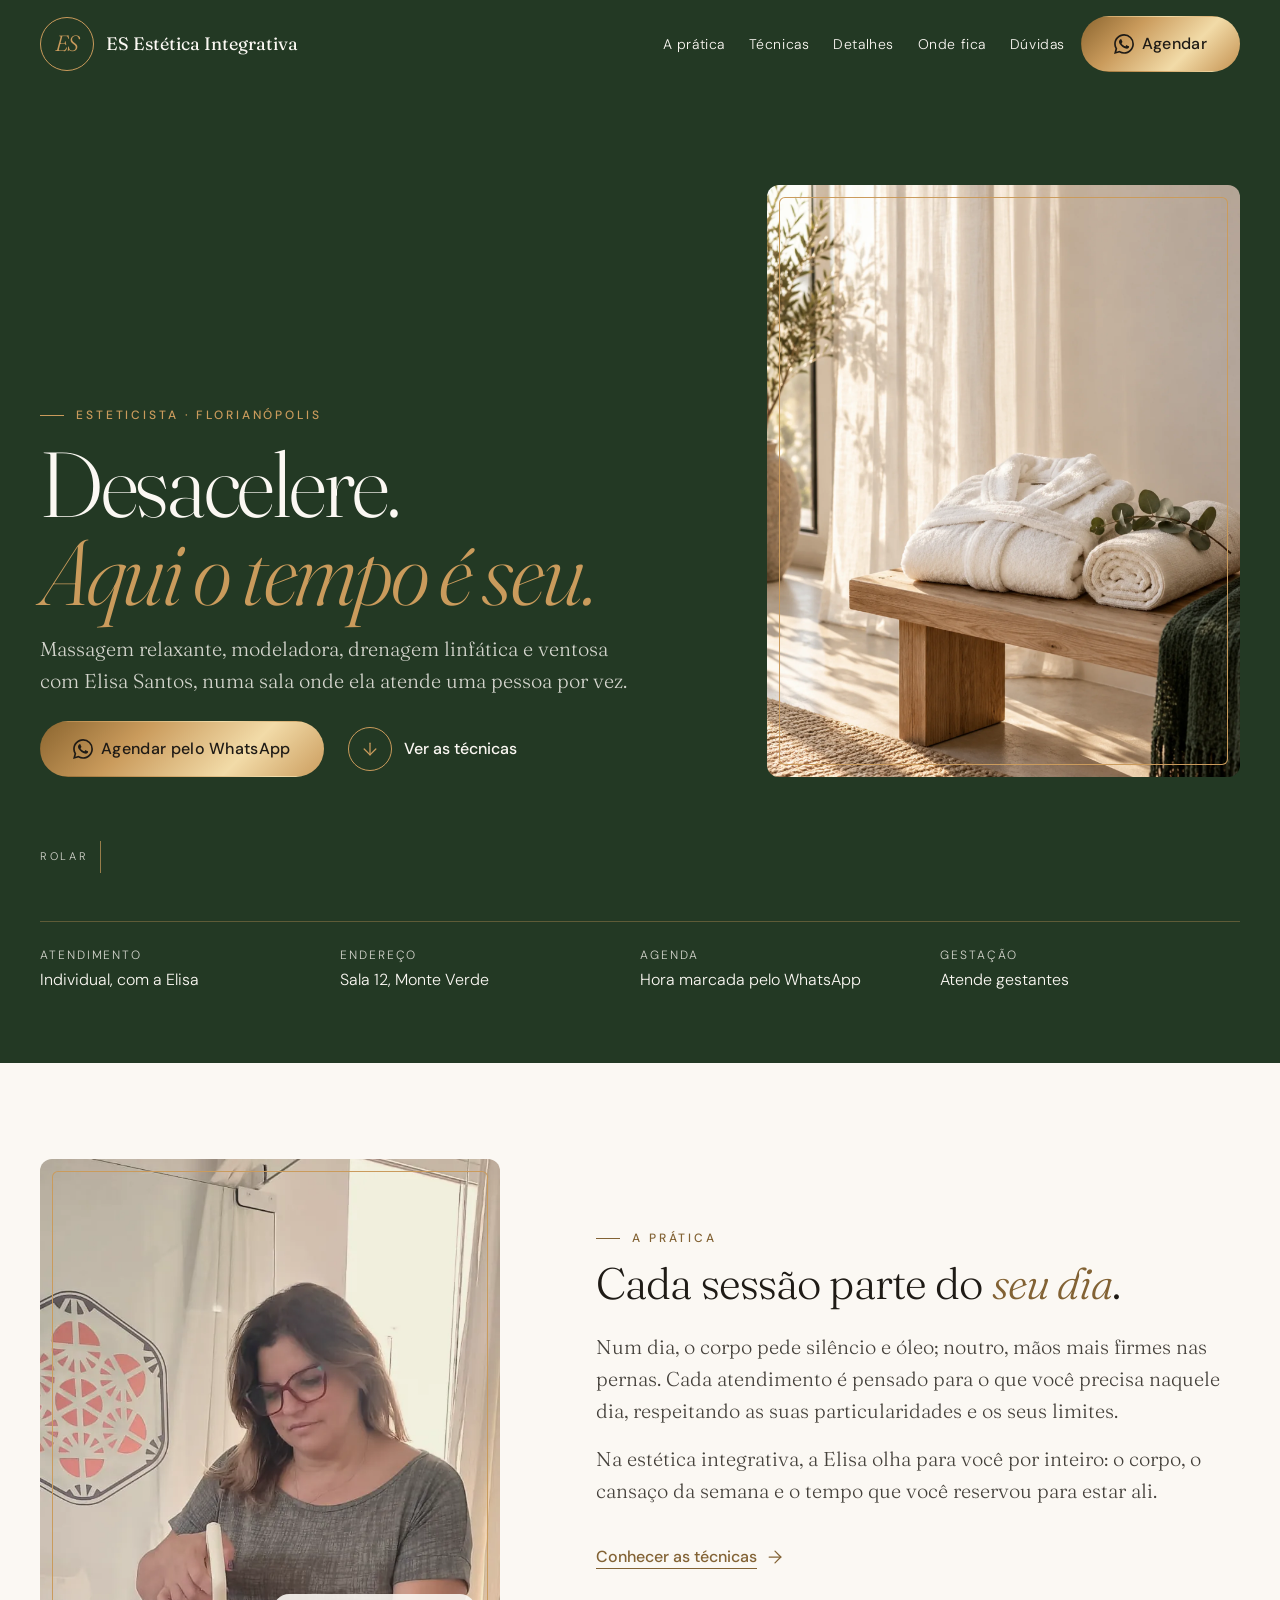
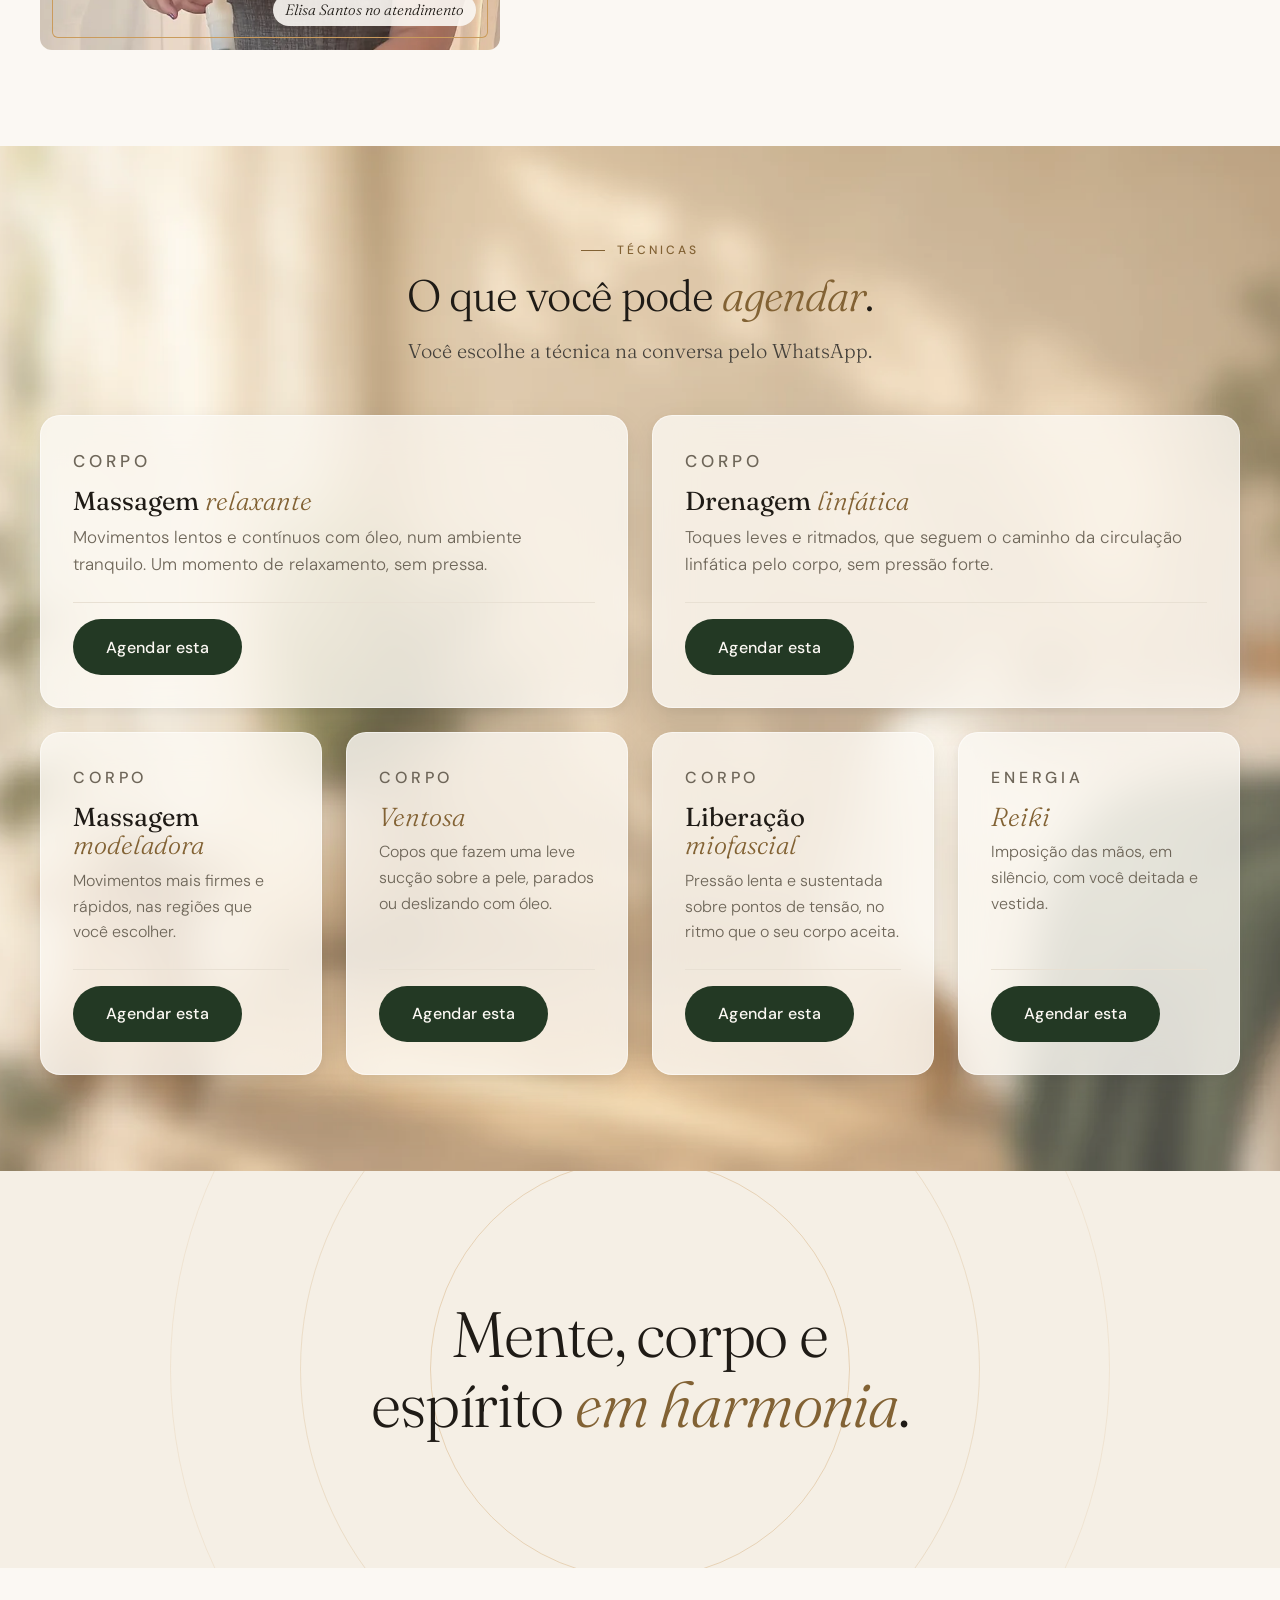
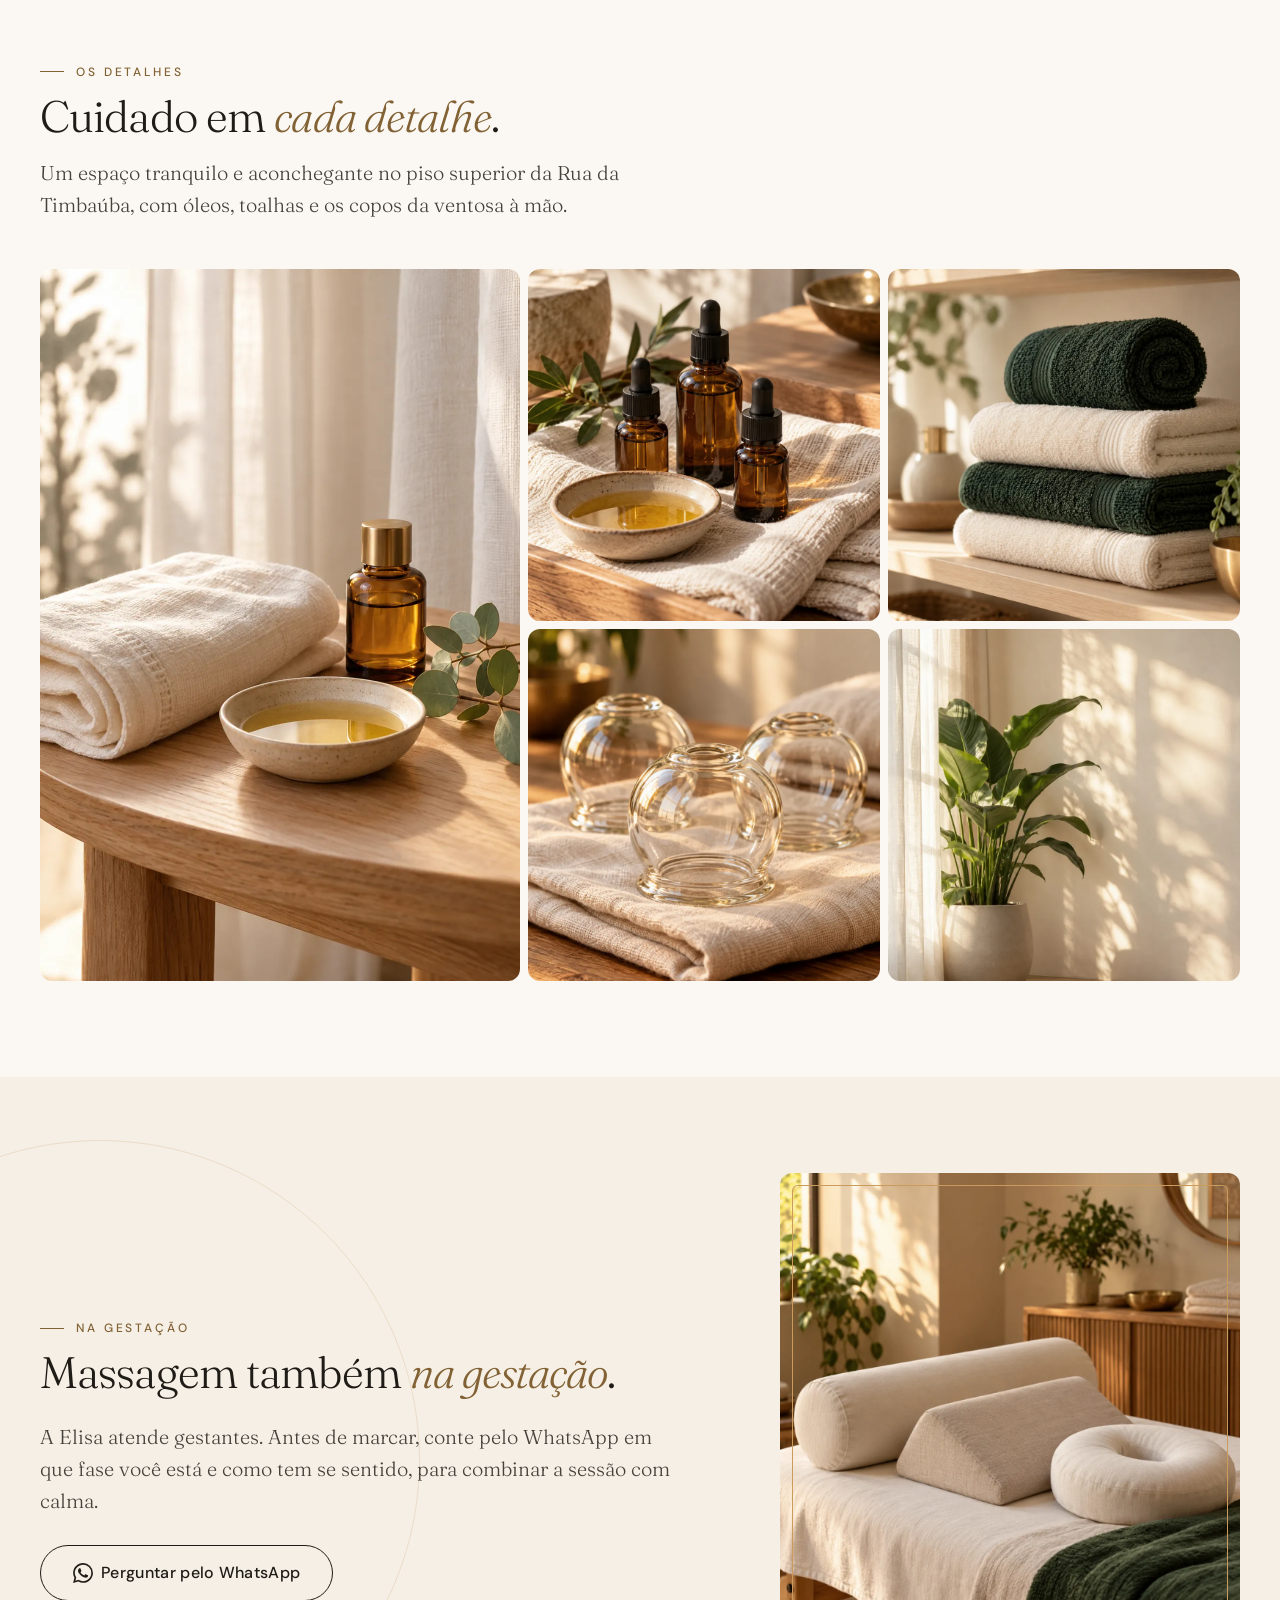
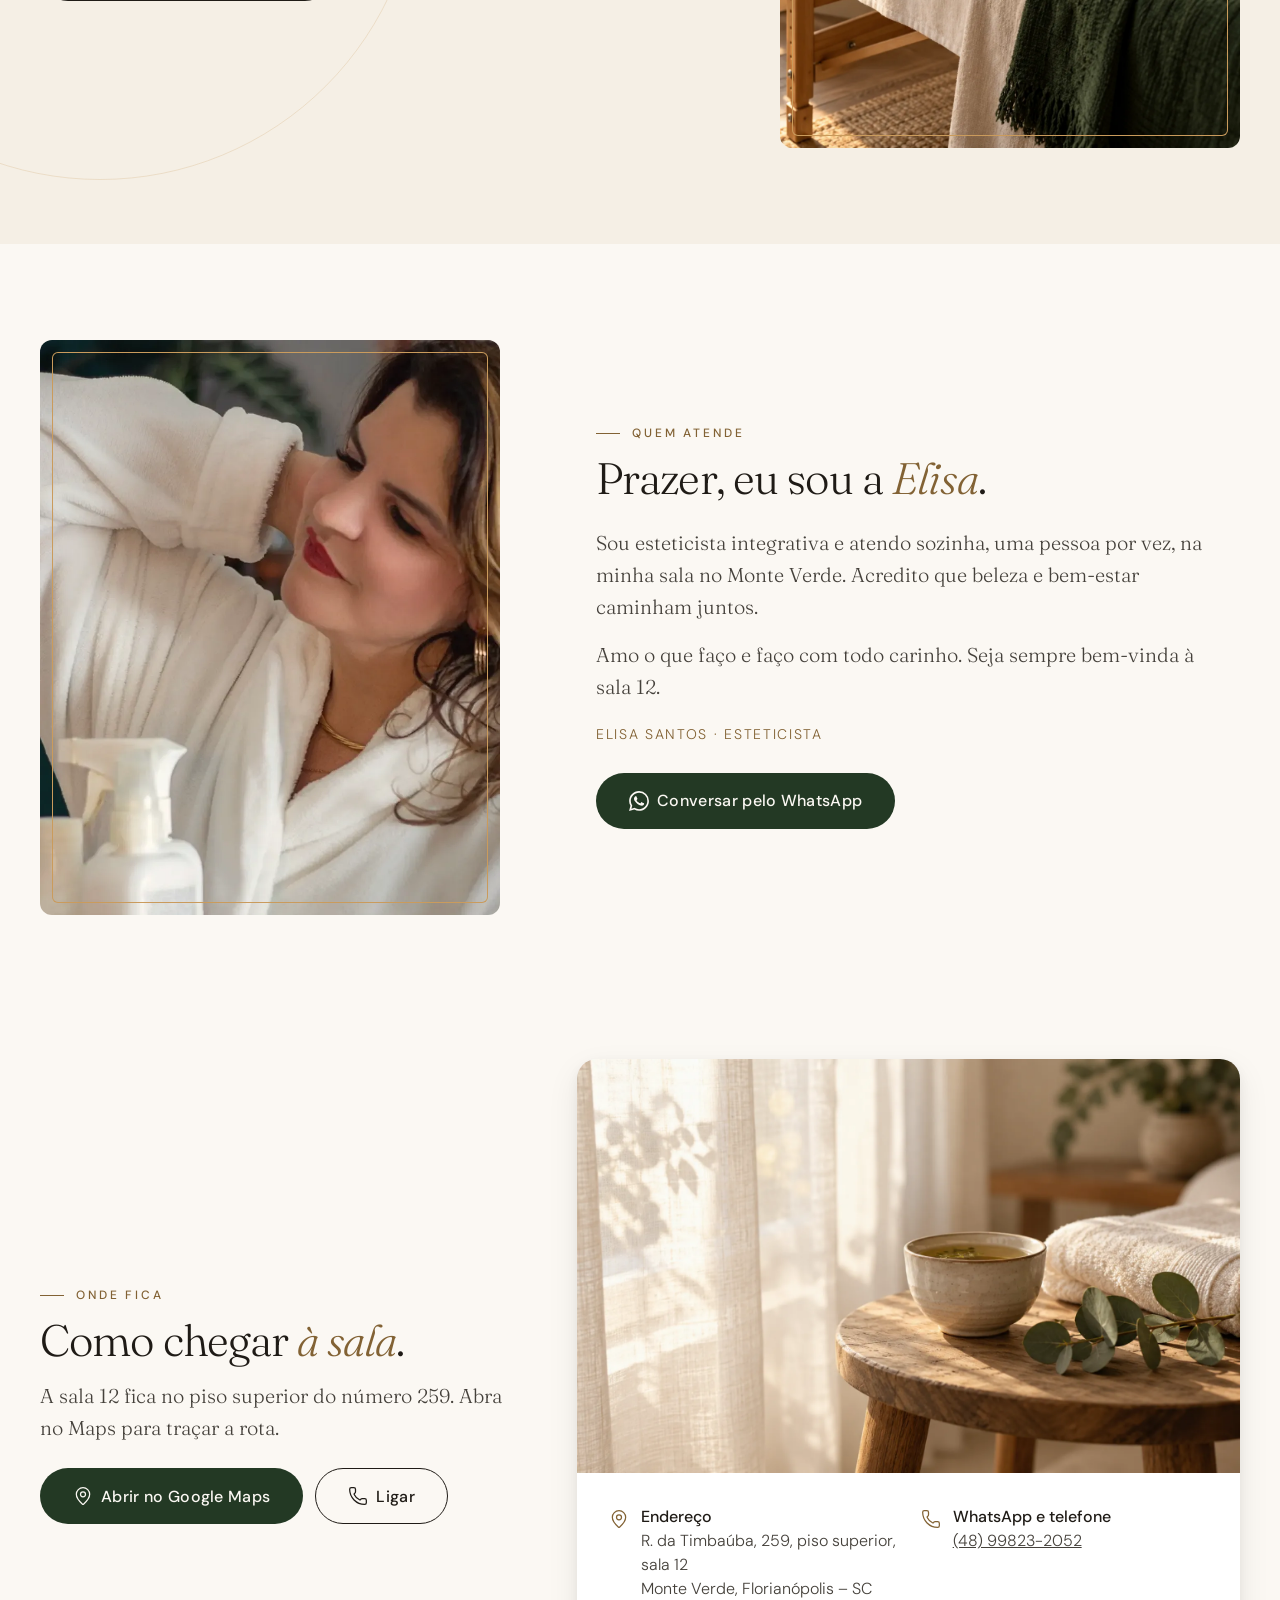
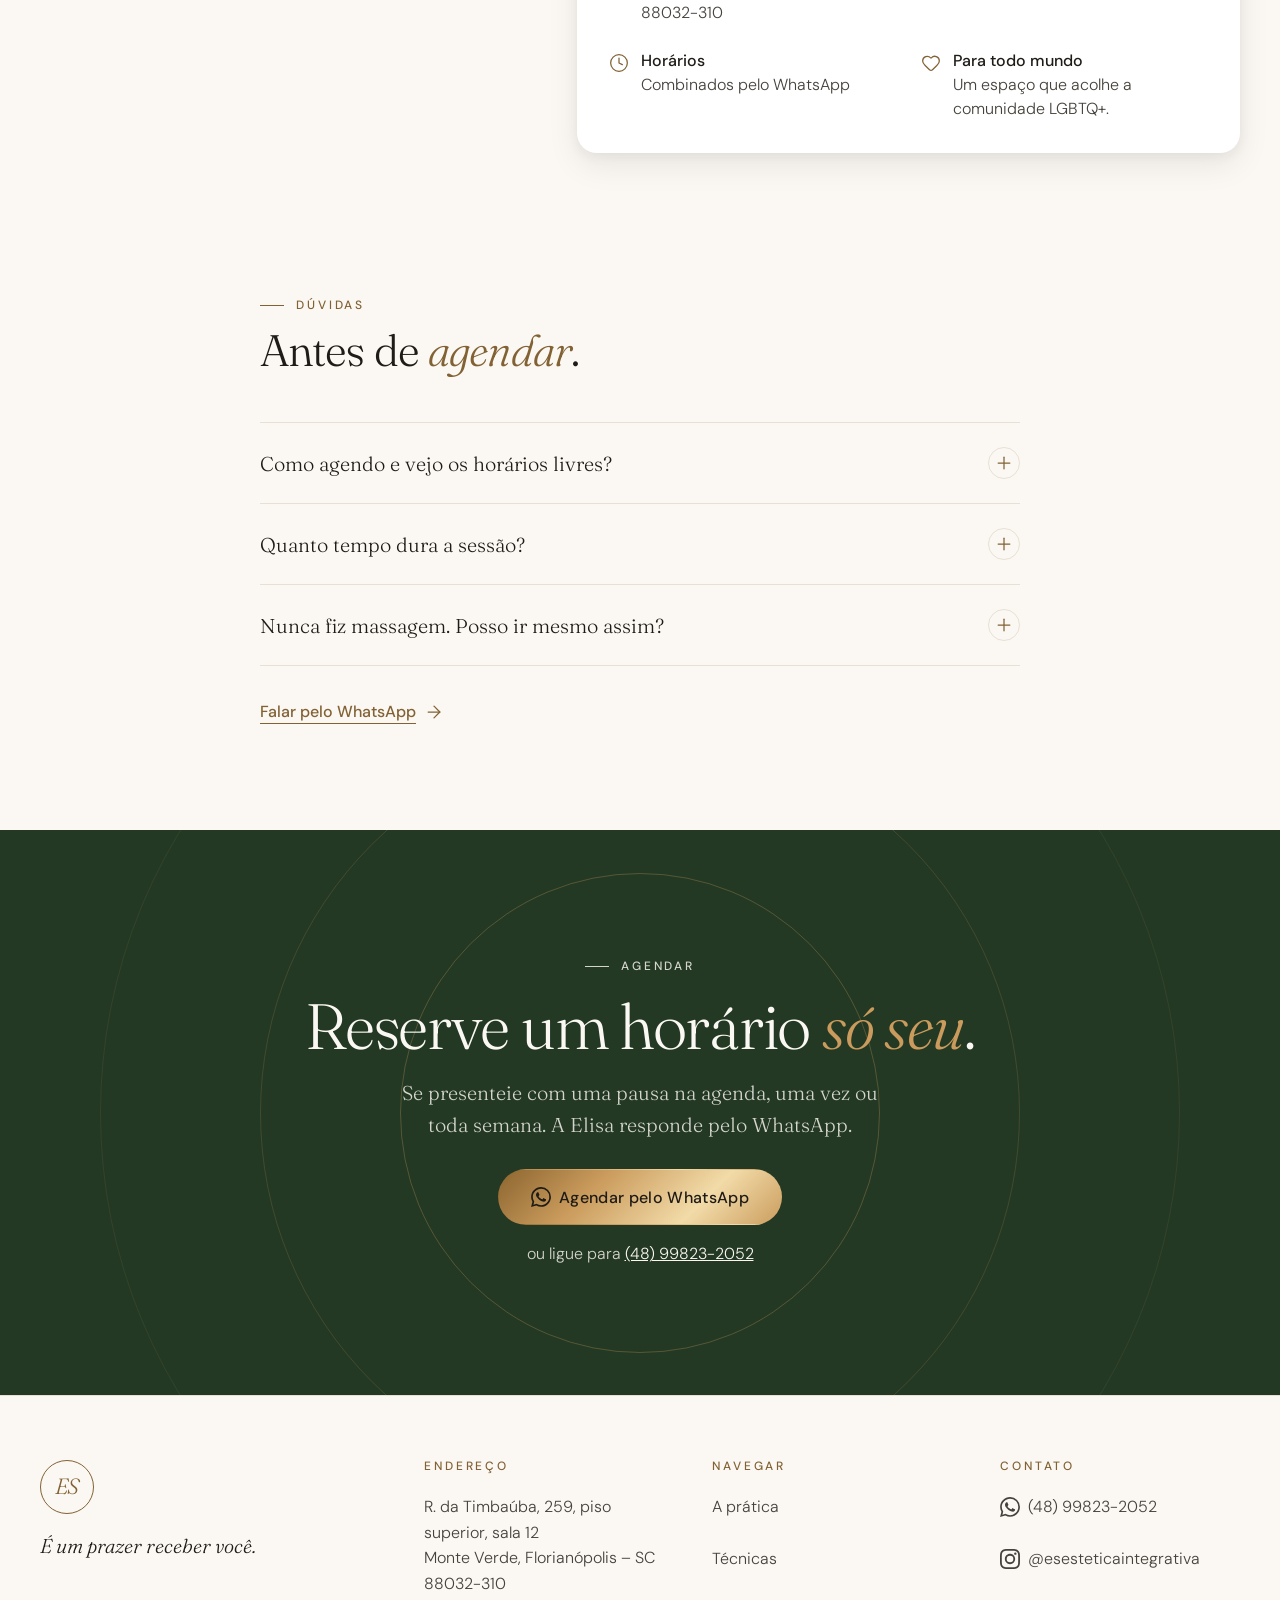
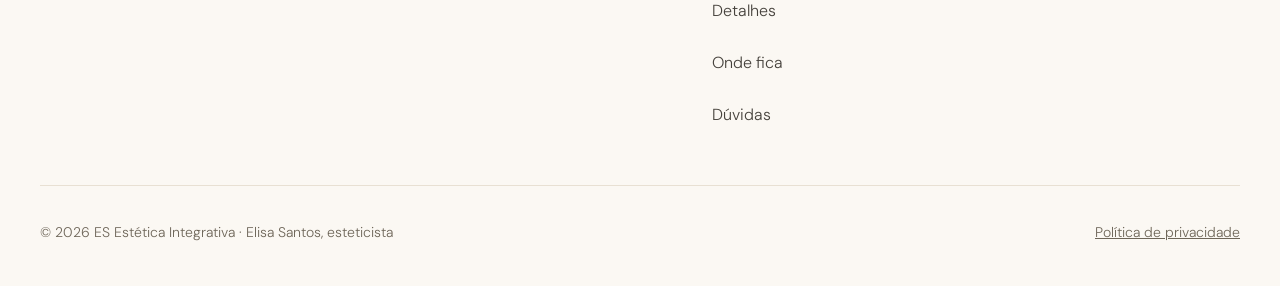
==== index.html @ f5aeb02a "Revisão via Claude Desktop 2026-10-13 21:59" ====
<!DOCTYPE html>
<html lang="pt-BR">
<head>
<meta charset="UTF-8">
<meta name="viewport" content="width=device-width, initial-scale=1">
<!-- PRÉ-VENDA: não remover até o Armin fechar a venda -->
<meta name="robots" content="noindex, nofollow">
<title>Esteticista no Monte Verde, Florianópolis | Elisa Santos</title>
<meta name="description" content="Massagem relaxante, modeladora, drenagem linfática, ventosa e Reiki com Elisa Santos, no Monte Verde, Florianópolis. Agende pelo WhatsApp.">
<meta property="og:title" content="Esteticista no Monte Verde, Florianópolis | Elisa Santos">
<meta property="og:description" content="Massagem relaxante, modeladora, drenagem linfática, ventosa e Reiki com Elisa Santos, no Monte Verde, Florianópolis. Agende pelo WhatsApp.">
<meta property="og:type" content="website">
<meta property="og:locale" content="pt_BR">
<meta property="og:url" content="https://infomediamethods-sys.github.io/elisa-santos-esteticista/">
<meta property="og:image" content="https://infomediamethods-sys.github.io/elisa-santos-esteticista/assets/img/og-elisa.jpg">
<meta name="theme-color" content="#233924">
<link rel="icon" href="data:image/svg+xml,%3Csvg xmlns='http://www.w3.org/2000/svg' viewBox='0 0 64 64'%3E%3Ccircle cx='32' cy='32' r='31' fill='%23233924'/%3E%3Ccircle cx='32' cy='32' r='27' fill='none' stroke='%23CA9B5C' stroke-width='1.5'/%3E%3Ctext x='32' y='41' text-anchor='middle' font-family='Georgia,serif' font-style='italic' font-size='26' fill='%23CA9B5C'%3EES%3C/text%3E%3C/svg%3E">
<link rel="preconnect" href="https://fonts.googleapis.com">
<link rel="preconnect" href="https://fonts.gstatic.com" crossorigin>
<link href="https://fonts.googleapis.com/css2?family=DM+Sans:opsz,wght@9..40,400;9..40,500&family=Fraunces:ital,opsz,wght@0,9..144,300;0,9..144,400;1,9..144,300&display=swap" rel="stylesheet">
<link rel="stylesheet" href="assets/css/base.css">
<link rel="stylesheet" href="assets/css/style.css">
<link rel="preload" as="image" href="assets/img/heroi-roupao-celular.webp" media="(max-width: 899px)">
<link rel="preload" as="image" href="assets/img/heroi-roupao.webp" media="(min-width: 900px)">
<script type="application/ld+json">
{
  "@context": "https://schema.org",
  "@graph": [
    {
      "@type": "HealthAndBeautyBusiness",
      "@id": "https://infomediamethods-sys.github.io/elisa-santos-esteticista/#negocio",
      "name": "ES Estética Integrativa",
      "url": "https://infomediamethods-sys.github.io/elisa-santos-esteticista/",
      "image": "https://infomediamethods-sys.github.io/elisa-santos-esteticista/assets/img/og-elisa.jpg",
      "telephone": "+55 48 99823-2052",
      "address": {
        "@type": "PostalAddress",
        "streetAddress": "R. da Timbaúba, 259, piso superior, sala 12",
        "addressLocality": "Florianópolis",
        "addressRegion": "SC",
        "postalCode": "88032-310",
        "addressCountry": "BR"
      },
      "geo": { "@type": "GeoCoordinates", "latitude": -27.5567726, "longitude": -48.4960085 },
      "sameAs": ["https://www.instagram.com/esesteticaintegrativa/"],
      "founder": { "@id": "https://infomediamethods-sys.github.io/elisa-santos-esteticista/#elisa" }
    },
    {
      "@type": "Person",
      "@id": "https://infomediamethods-sys.github.io/elisa-santos-esteticista/#elisa",
      "name": "Elisa Santos",
      "jobTitle": "Esteticista",
      "worksFor": { "@id": "https://infomediamethods-sys.github.io/elisa-santos-esteticista/#negocio" }
    }
  ]
}
</script>
</head>
<body>
<a class="pular-conteudo" href="#conteudo">Pular para o conteúdo</a>

<header class="cabecalho" data-header>
  <div class="container cabecalho__linha">
    <a class="marca" href="#inicio" aria-label="ES Estética Integrativa, início">
      <span class="mono" aria-hidden="true">ES</span>
      <span class="marca__nome">ES Estética Integrativa</span>
    </a>
    <nav class="cabecalho__nav" aria-label="Principal">
      <ul role="list">
        <li><a href="#pratica">A prática</a></li>
        <li><a href="#tecnicas">Técnicas</a></li>
        <li><a href="#detalhes">Detalhes</a></li>
        <li><a href="#onde-fica">Onde fica</a></li>
        <li><a href="#duvidas">Dúvidas</a></li>
      </ul>
    </nav>
    <a class="botao botao--ouro cabecalho__cta" href="https://wa.me/5548998232052?text=Ol%C3%A1%2C%20Elisa%21%20Vim%20pelo%20site%20e%20gostaria%20de%20agendar%20um%20hor%C3%A1rio."><svg class="icone icone--marca" width="24" height="24" fill="currentColor" aria-hidden="true" focusable="false" role="img" viewBox="0 0 24 24" xmlns="http://www.w3.org/2000/svg"><path d="M17.472 14.382c-.297-.149-1.758-.867-2.03-.967-.273-.099-.471-.148-.67.15-.197.297-.767.966-.94 1.164-.173.199-.347.223-.644.075-.297-.15-1.255-.463-2.39-1.475-.883-.788-1.48-1.761-1.653-2.059-.173-.297-.018-.458.13-.606.134-.133.298-.347.446-.52.149-.174.198-.298.298-.497.099-.198.05-.371-.025-.52-.075-.149-.669-1.612-.916-2.207-.242-.579-.487-.5-.669-.51-.173-.008-.371-.01-.57-.01-.198 0-.52.074-.792.372-.272.297-1.04 1.016-1.04 2.479 0 1.462 1.065 2.875 1.213 3.074.149.198 2.096 3.2 5.077 4.487.709.306 1.262.489 1.694.625.712.227 1.36.195 1.871.118.571-.085 1.758-.719 2.006-1.413.248-.694.248-1.289.173-1.413-.074-.124-.272-.198-.57-.347m-5.421 7.403h-.004a9.87 9.87 0 01-5.031-1.378l-.361-.214-3.741.982.998-3.648-.235-.374a9.86 9.86 0 01-1.51-5.26c.001-5.45 4.436-9.884 9.888-9.884 2.64 0 5.122 1.03 6.988 2.898a9.825 9.825 0 012.893 6.994c-.003 5.45-4.437 9.884-9.885 9.884m8.413-18.297A11.815 11.815 0 0012.05 0C5.495 0 .16 5.335.157 11.892c0 2.096.547 4.142 1.588 5.945L.057 24l6.305-1.654a11.882 11.882 0 005.683 1.448h.005c6.554 0 11.89-5.335 11.893-11.893a11.821 11.821 0 00-3.48-8.413Z"/></svg><span>Agendar</span></a>
    <button class="cabecalho__menu" type="button" data-abrir-menu aria-expanded="false" aria-controls="menu-celular" aria-label="Abrir menu"><svg aria-hidden="true" focusable="false" class="icone icone--menu" xmlns="http://www.w3.org/2000/svg" width="24" height="24" viewBox="0 0 24 24" fill="none" stroke="currentColor" stroke-width="1.5" stroke-linecap="round" stroke-linejoin="round" ><path d="M4 5h16" /><path d="M4 12h16" /><path d="M4 19h16" /></svg></button>
  </div>
</header>

<nav class="menu-celular" id="menu-celular" aria-hidden="true" aria-label="Menu">
  <div class="menu-celular__painel">
    <button class="menu-celular__fechar" type="button" data-fechar-menu aria-label="Fechar menu"><svg aria-hidden="true" focusable="false" class="icone icone--x" xmlns="http://www.w3.org/2000/svg" width="24" height="24" viewBox="0 0 24 24" fill="none" stroke="currentColor" stroke-width="1.5" stroke-linecap="round" stroke-linejoin="round" ><path d="M18 6 6 18" /><path d="m6 6 12 12" /></svg></button>
    <ul class="menu-celular__lista" role="list">
      <li><a href="#pratica"><span>01.</span>A prática</a></li>
      <li><a href="#tecnicas"><span>02.</span>Técnicas</a></li>
      <li><a href="#detalhes"><span>03.</span>Detalhes</a></li>
      <li><a href="#onde-fica"><span>04.</span>Onde fica</a></li>
      <li><a href="#duvidas"><span>05.</span>Dúvidas</a></li>
    </ul>
    <div class="menu-celular__pe">
      <p class="menu-celular__frase">É um prazer ter você por aqui.</p>
      <a class="menu-celular__insta" href="https://www.instagram.com/esesteticaintegrativa/" target="_blank" rel="noopener"><svg class="icone icone--marca" width="24" height="24" fill="currentColor" aria-hidden="true" focusable="false" role="img" viewBox="0 0 24 24" xmlns="http://www.w3.org/2000/svg"><path d="M7.0301.084c-1.2768.0602-2.1487.264-2.911.5634-.7888.3075-1.4575.72-2.1228 1.3877-.6652.6677-1.075 1.3368-1.3802 2.127-.2954.7638-.4956 1.6365-.552 2.914-.0564 1.2775-.0689 1.6882-.0626 4.947.0062 3.2586.0206 3.6671.0825 4.9473.061 1.2765.264 2.1482.5635 2.9107.308.7889.72 1.4573 1.388 2.1228.6679.6655 1.3365 1.0743 2.1285 1.38.7632.295 1.6361.4961 2.9134.552 1.2773.056 1.6884.069 4.9462.0627 3.2578-.0062 3.668-.0207 4.9478-.0814 1.28-.0607 2.147-.2652 2.9098-.5633.7889-.3086 1.4578-.72 2.1228-1.3881.665-.6682 1.0745-1.3378 1.3795-2.1284.2957-.7632.4966-1.636.552-2.9124.056-1.2809.0692-1.6898.063-4.948-.0063-3.2583-.021-3.6668-.0817-4.9465-.0607-1.2797-.264-2.1487-.5633-2.9117-.3084-.7889-.72-1.4568-1.3876-2.1228C21.2982 1.33 20.628.9208 19.8378.6165 19.074.321 18.2017.1197 16.9244.0645 15.6471.0093 15.236-.005 11.977.0014 8.718.0076 8.31.0215 7.0301.0839m.1402 21.6932c-1.17-.0509-1.8053-.2453-2.2287-.408-.5606-.216-.96-.4771-1.3819-.895-.422-.4178-.6811-.8186-.9-1.378-.1644-.4234-.3624-1.058-.4171-2.228-.0595-1.2645-.072-1.6442-.079-4.848-.007-3.2037.0053-3.583.0607-4.848.05-1.169.2456-1.805.408-2.2282.216-.5613.4762-.96.895-1.3816.4188-.4217.8184-.6814 1.3783-.9003.423-.1651 1.0575-.3614 2.227-.4171 1.2655-.06 1.6447-.072 4.848-.079 3.2033-.007 3.5835.005 4.8495.0608 1.169.0508 1.8053.2445 2.228.408.5608.216.96.4754 1.3816.895.4217.4194.6816.8176.9005 1.3787.1653.4217.3617 1.056.4169 2.2263.0602 1.2655.0739 1.645.0796 4.848.0058 3.203-.0055 3.5834-.061 4.848-.051 1.17-.245 1.8055-.408 2.2294-.216.5604-.4763.96-.8954 1.3814-.419.4215-.8181.6811-1.3783.9-.4224.1649-1.0577.3617-2.2262.4174-1.2656.0595-1.6448.072-4.8493.079-3.2045.007-3.5825-.006-4.848-.0608M16.953 5.5864A1.44 1.44 0 1 0 18.39 4.144a1.44 1.44 0 0 0-1.437 1.4424M5.8385 12.012c.0067 3.4032 2.7706 6.1557 6.173 6.1493 3.4026-.0065 6.157-2.7701 6.1506-6.1733-.0065-3.4032-2.771-6.1565-6.174-6.1498-3.403.0067-6.156 2.771-6.1496 6.1738M8 12.0077a4 4 0 1 1 4.008 3.9921A3.9996 3.9996 0 0 1 8 12.0077"/></svg><span>@esesteticaintegrativa</span></a>
      <a class="botao botao--ouro" href="https://wa.me/5548998232052?text=Ol%C3%A1%2C%20Elisa%21%20Vim%20pelo%20site%20e%20gostaria%20de%20agendar%20um%20hor%C3%A1rio."><svg class="icone icone--marca" width="24" height="24" fill="currentColor" aria-hidden="true" focusable="false" role="img" viewBox="0 0 24 24" xmlns="http://www.w3.org/2000/svg"><path d="M17.472 14.382c-.297-.149-1.758-.867-2.03-.967-.273-.099-.471-.148-.67.15-.197.297-.767.966-.94 1.164-.173.199-.347.223-.644.075-.297-.15-1.255-.463-2.39-1.475-.883-.788-1.48-1.761-1.653-2.059-.173-.297-.018-.458.13-.606.134-.133.298-.347.446-.52.149-.174.198-.298.298-.497.099-.198.05-.371-.025-.52-.075-.149-.669-1.612-.916-2.207-.242-.579-.487-.5-.669-.51-.173-.008-.371-.01-.57-.01-.198 0-.52.074-.792.372-.272.297-1.04 1.016-1.04 2.479 0 1.462 1.065 2.875 1.213 3.074.149.198 2.096 3.2 5.077 4.487.709.306 1.262.489 1.694.625.712.227 1.36.195 1.871.118.571-.085 1.758-.719 2.006-1.413.248-.694.248-1.289.173-1.413-.074-.124-.272-.198-.57-.347m-5.421 7.403h-.004a9.87 9.87 0 01-5.031-1.378l-.361-.214-3.741.982.998-3.648-.235-.374a9.86 9.86 0 01-1.51-5.26c.001-5.45 4.436-9.884 9.888-9.884 2.64 0 5.122 1.03 6.988 2.898a9.825 9.825 0 012.893 6.994c-.003 5.45-4.437 9.884-9.885 9.884m8.413-18.297A11.815 11.815 0 0012.05 0C5.495 0 .16 5.335.157 11.892c0 2.096.547 4.142 1.588 5.945L.057 24l6.305-1.654a11.882 11.882 0 005.683 1.448h.005c6.554 0 11.89-5.335 11.893-11.893a11.821 11.821 0 00-3.48-8.413Z"/></svg><span>Agendar pelo WhatsApp</span></a>
    </div>
  </div>
</nav>

<main id="conteudo">
  <section class="heroi" id="inicio" data-heroi>
    <div class="container heroi__grade">
      <div class="heroi__texto">
        <p class="eyebrow eyebrow--claro heroi__item" style="--i:0">Esteticista · Florianópolis</p>
        <h1 class="heroi__titulo heroi__item" style="--i:1">Desacelere. <em>Aqui o tempo é&nbsp;seu.</em></h1>
        <p class="heroi__apoio heroi__item" style="--i:2">Massagem relaxante, modeladora, drenagem linfática e ventosa com Elisa Santos, numa sala onde ela atende uma pessoa por vez.</p>
        <div class="heroi__acoes heroi__item" style="--i:3">
          <a class="botao botao--ouro" href="https://wa.me/5548998232052?text=Ol%C3%A1%2C%20Elisa%21%20Vim%20pelo%20site%20e%20gostaria%20de%20agendar%20um%20hor%C3%A1rio."><svg class="icone icone--marca" width="24" height="24" fill="currentColor" aria-hidden="true" focusable="false" role="img" viewBox="0 0 24 24" xmlns="http://www.w3.org/2000/svg"><path d="M17.472 14.382c-.297-.149-1.758-.867-2.03-.967-.273-.099-.471-.148-.67.15-.197.297-.767.966-.94 1.164-.173.199-.347.223-.644.075-.297-.15-1.255-.463-2.39-1.475-.883-.788-1.48-1.761-1.653-2.059-.173-.297-.018-.458.13-.606.134-.133.298-.347.446-.52.149-.174.198-.298.298-.497.099-.198.05-.371-.025-.52-.075-.149-.669-1.612-.916-2.207-.242-.579-.487-.5-.669-.51-.173-.008-.371-.01-.57-.01-.198 0-.52.074-.792.372-.272.297-1.04 1.016-1.04 2.479 0 1.462 1.065 2.875 1.213 3.074.149.198 2.096 3.2 5.077 4.487.709.306 1.262.489 1.694.625.712.227 1.36.195 1.871.118.571-.085 1.758-.719 2.006-1.413.248-.694.248-1.289.173-1.413-.074-.124-.272-.198-.57-.347m-5.421 7.403h-.004a9.87 9.87 0 01-5.031-1.378l-.361-.214-3.741.982.998-3.648-.235-.374a9.86 9.86 0 01-1.51-5.26c.001-5.45 4.436-9.884 9.888-9.884 2.64 0 5.122 1.03 6.988 2.898a9.825 9.825 0 012.893 6.994c-.003 5.45-4.437 9.884-9.885 9.884m8.413-18.297A11.815 11.815 0 0012.05 0C5.495 0 .16 5.335.157 11.892c0 2.096.547 4.142 1.588 5.945L.057 24l6.305-1.654a11.882 11.882 0 005.683 1.448h.005c6.554 0 11.89-5.335 11.893-11.893a11.821 11.821 0 00-3.48-8.413Z"/></svg><span>Agendar pelo WhatsApp</span></a>
          <a class="heroi__secundario" href="#tecnicas"><span class="circulo"><svg aria-hidden="true" focusable="false" class="icone icone--arrow-down" xmlns="http://www.w3.org/2000/svg" width="24" height="24" viewBox="0 0 24 24" fill="none" stroke="currentColor" stroke-width="1.5" stroke-linecap="round" stroke-linejoin="round" ><path d="M12 5v14" /><path d="m19 12-7 7-7-7" /></svg></span>Ver as técnicas</a>
        </div>
      </div>
      <figure class="heroi__foto moldura heroi__item" style="--i:2">
        <picture>
          <source media="(max-width: 899px)" srcset="assets/img/heroi-roupao-celular.webp" type="image/webp">
          <source media="(max-width: 899px)" srcset="assets/img/heroi-roupao-celular.jpg">
          <source srcset="assets/img/heroi-roupao.webp" type="image/webp">
          <img src="assets/img/heroi-roupao.jpg" width="1600" height="2000" alt="Roupão branco dobrado e toalha enrolada sobre um banco de madeira, com a luz da tarde atravessando a cortina" fetchpriority="high">
        </picture>
      </figure>
      <p class="heroi__rolar" aria-hidden="true">Rolar</p>
    </div>
    <div class="container">
      <ul class="confianca" role="list">
        <li class="mov mov--fade"><span class="confianca__rotulo">Atendimento</span><span class="confianca__dado">Individual, com a Elisa</span></li>
        <li class="mov mov--fade"><span class="confianca__rotulo">Endereço</span><span class="confianca__dado">Sala 12, Monte Verde</span></li>
        <li class="mov mov--fade"><span class="confianca__rotulo">Agenda</span><span class="confianca__dado">Hora marcada pelo WhatsApp</span></li>
        <li class="mov mov--fade"><span class="confianca__rotulo">Gestação</span><span class="confianca__dado">Atende gestantes</span></li>
      </ul>
    </div>
  </section>

  <section class="secao pratica" id="pratica">
    <div class="container split">
      <figure class="split__foto moldura mov mov--esq">
        <picture>
          <source srcset="assets/img/espaco-ventosa-elisa.webp" type="image/webp">
          <img src="assets/img/espaco-ventosa-elisa.jpg" width="720" height="768" loading="lazy" alt="Elisa aplicando ventosas durante um atendimento, com uma mandala coral na parede ao fundo">
        </picture>
        <figcaption class="split__legenda">Elisa Santos no atendimento</figcaption>
      </figure>
      <div class="split__texto mov mov--dir">
        <p class="eyebrow">A prática</p>
        <h2>Cada sessão parte do <em>seu dia</em>.</h2>
        <div class="texto">
          <p>Num dia, o corpo pede silêncio e óleo; noutro, mãos mais firmes nas pernas. Cada atendimento é pensado para o que você precisa naquele dia, respeitando as suas particularidades e os seus limites.</p>
          <p>Na estética integrativa, a Elisa olha para você por inteiro: o corpo, o cansaço da semana e o tempo que você reservou para estar ali.</p>
        </div>
        <a class="link-seta" href="#tecnicas">Conhecer as técnicas<svg aria-hidden="true" focusable="false" class="icone icone--arrow-right" xmlns="http://www.w3.org/2000/svg" width="24" height="24" viewBox="0 0 24 24" fill="none" stroke="currentColor" stroke-width="1.5" stroke-linecap="round" stroke-linejoin="round" ><path d="M5 12h14" /><path d="m12 5 7 7-7 7" /></svg></a>
      </div>
    </div>
  </section>

  <section class="secao tecnicas" id="tecnicas">
    <div class="tecnicas__fundo" aria-hidden="true">
      <picture>
        <source srcset="assets/img/tecnicas-fundo.webp" type="image/webp">
        <img src="assets/img/tecnicas-fundo.jpg" width="1600" height="1067" loading="lazy" alt="">
      </picture>
    </div>
    <div class="container">
      <div class="cabeca cabeca--centro mov mov--subir">
        <p class="eyebrow eyebrow--centro">Técnicas</p>
        <h2>O que você pode <em>agendar</em>.</h2>
        <p>Você escolhe a técnica na conversa pelo WhatsApp.</p>
      </div>
      <ul class="tecnicas__grade" role="list">
        <li class="grande mov mov--escala">
          <article class="cartao cartao--grande">
            <p class="cartao__rotulo">CORPO</p>
            <h3>Massagem <em>relaxante</em></h3>
            <p>Movimentos lentos e contínuos com óleo, num ambiente tranquilo. Um momento de relaxamento, sem pressa.</p>
            <div class="cartao__pe"><a class="botao botao--escuro" href="https://wa.me/5548998232052?text=Ol%C3%A1%2C%20Elisa%21%20Vim%20pelo%20site%20e%20gostaria%20de%20agendar%20massagem%20relaxante." aria-label="Agendar massagem relaxante pelo WhatsApp">Agendar esta</a></div>
          </article>
        </li>
        <li class="grande mov mov--escala">
          <article class="cartao cartao--grande">
            <p class="cartao__rotulo">CORPO</p>
            <h3>Drenagem <em>linfática</em></h3>
            <p>Toques leves e ritmados, que seguem o caminho da circulação linfática pelo corpo, sem pressão forte.</p>
            <div class="cartao__pe"><a class="botao botao--escuro" href="https://wa.me/5548998232052?text=Ol%C3%A1%2C%20Elisa%21%20Vim%20pelo%20site%20e%20gostaria%20de%20agendar%20drenagem%20linf%C3%A1tica." aria-label="Agendar drenagem linfática pelo WhatsApp">Agendar esta</a></div>
          </article>
        </li>
        <li class="pequeno mov mov--escala">
          <article class="cartao">
            <p class="cartao__rotulo">CORPO</p>
            <h3>Massagem <em>modeladora</em></h3>
            <p>Movimentos mais firmes e rápidos, nas regiões que você escolher.</p>
            <div class="cartao__pe"><a class="botao botao--escuro" href="https://wa.me/5548998232052?text=Ol%C3%A1%2C%20Elisa%21%20Vim%20pelo%20site%20e%20gostaria%20de%20agendar%20massagem%20modeladora." aria-label="Agendar massagem modeladora pelo WhatsApp">Agendar esta</a></div>
          </article>
        </li>
        <li class="pequeno mov mov--escala">
          <article class="cartao">
            <p class="cartao__rotulo">CORPO</p>
            <h3><em>Ventosa</em></h3>
            <p>Copos que fazem uma leve sucção sobre a pele, parados ou deslizando com óleo.</p>
            <div class="cartao__pe"><a class="botao botao--escuro" href="https://wa.me/5548998232052?text=Ol%C3%A1%2C%20Elisa%21%20Vim%20pelo%20site%20e%20gostaria%20de%20agendar%20ventosa." aria-label="Agendar ventosa pelo WhatsApp">Agendar esta</a></div>
          </article>
        </li>
        <li class="pequeno mov mov--escala">
          <article class="cartao">
            <p class="cartao__rotulo">CORPO</p>
            <h3>Liberação <em>miofascial</em></h3>
            <p>Pressão lenta e sustentada sobre pontos de tensão, no ritmo que o seu corpo aceita.</p>
            <div class="cartao__pe"><a class="botao botao--escuro" href="https://wa.me/5548998232052?text=Ol%C3%A1%2C%20Elisa%21%20Vim%20pelo%20site%20e%20gostaria%20de%20agendar%20libera%C3%A7%C3%A3o%20miofascial." aria-label="Agendar liberação miofascial pelo WhatsApp">Agendar esta</a></div>
          </article>
        </li>
        <li class="pequeno mov mov--escala">
          <article class="cartao">
            <p class="cartao__rotulo">ENERGIA</p>
            <h3><em>Reiki</em></h3>
            <p>Imposição das mãos, em silêncio, com você deitada e vestida.</p>
            <div class="cartao__pe"><a class="botao botao--escuro" href="https://wa.me/5548998232052?text=Ol%C3%A1%2C%20Elisa%21%20Vim%20pelo%20site%20e%20gostaria%20de%20agendar%20Reiki." aria-label="Agendar Reiki pelo WhatsApp">Agendar esta</a></div>
          </article>
        </li>
      </ul>
    </div>
  </section>

  <section class="secao frase" aria-label="Frase">
    <span class="frase__circulo" aria-hidden="true"></span>
    <div class="container">
      <h2 class="mov mov--subir">Mente, corpo e espírito <em>em harmonia</em>.</h2>
    </div>
  </section>

  <section class="secao detalhes" id="detalhes">
    <div class="container">
      <div class="cabeca mov mov--subir">
        <p class="eyebrow">Os detalhes</p>
        <h2>Cuidado em <em>cada detalhe</em>.</h2>
        <p class="texto">Um espaço tranquilo e aconchegante no piso superior da Rua da Timbaúba, com óleos, toalhas e os copos da ventosa à mão.</p>
      </div>
      <div class="mosaico">
        <figure class="mosaico__item mosaico__item--grande mov mov--subir">
          <picture>
            <source srcset="assets/img/espaco-linho-oleo.webp" type="image/webp">
            <img src="assets/img/espaco-linho-oleo.jpg" width="960" height="1440" loading="lazy" alt="Toalha de linho dobrada, frasco de óleo e tigela de cerâmica com óleo numa mesinha de madeira">
          </picture>
          <figcaption>Linho e óleo</figcaption>
        </figure>
        <figure class="mosaico__item mov mov--subir">
          <picture>
            <source srcset="assets/img/espaco-oleos.webp" type="image/webp">
            <img src="assets/img/espaco-oleos.jpg" width="960" height="1200" loading="lazy" alt="Frascos âmbar de óleo e uma tigela de cerâmica sobre uma toalha de linho">
          </picture>
          <figcaption>Óleos</figcaption>
        </figure>
        <figure class="mosaico__item mov mov--subir">
          <picture>
            <source srcset="assets/img/espaco-toalhas.webp" type="image/webp">
            <img src="assets/img/espaco-toalhas.jpg" width="960" height="1200" loading="lazy" alt="Toalhas creme e verdes dobradas numa prateleira de madeira">
          </picture>
          <figcaption>Toalhas</figcaption>
        </figure>
        <figure class="mosaico__item mov mov--subir">
          <picture>
            <source srcset="assets/img/espaco-ventosas-vidro.webp" type="image/webp">
            <img src="assets/img/espaco-ventosas-vidro.jpg" width="960" height="1200" loading="lazy" alt="Copos de ventosa transparentes sobre um pano de linho">
          </picture>
          <figcaption>Copos de ventosa</figcaption>
        </figure>
        <figure class="mosaico__item mov mov--subir">
          <picture>
            <source srcset="assets/img/espaco-planta-luz.webp" type="image/webp">
            <img src="assets/img/espaco-planta-luz.jpg" width="960" height="1200" loading="lazy" alt="Planta num vaso claro ao lado de uma cortina de linho iluminada">
          </picture>
          <figcaption>Luz da janela</figcaption>
        </figure>
      </div>
    </div>
  </section>

  <section class="secao gestacao" id="gestacao">
    <div class="container split split--invertido">
      <figure class="split__foto moldura mov mov--dir">
        <picture>
          <source srcset="assets/img/gestacao-almofadas.webp" type="image/webp">
          <img src="assets/img/gestacao-almofadas.jpg" width="1200" height="1500" loading="lazy" alt="Maca com almofadas de apoio em linho e uma manta verde dobrada">
        </picture>
      </figure>
      <div class="split__texto mov mov--esq">
        <p class="eyebrow">Na gestação</p>
        <h2>Massagem também <em>na gestação</em>.</h2>
        <div class="texto">
          <p>A Elisa atende gestantes. Antes de marcar, conte pelo WhatsApp em que fase você está e como tem se sentido, para combinar a sessão com calma.</p>
        </div>
        <a class="botao botao--contorno" href="https://wa.me/5548998232052?text=Ol%C3%A1%2C%20Elisa%21%20Estou%20gestante%20e%20gostaria%20de%20saber%20sobre%20a%20massagem%20na%20gesta%C3%A7%C3%A3o."><svg class="icone icone--marca" width="24" height="24" fill="currentColor" aria-hidden="true" focusable="false" role="img" viewBox="0 0 24 24" xmlns="http://www.w3.org/2000/svg"><path d="M17.472 14.382c-.297-.149-1.758-.867-2.03-.967-.273-.099-.471-.148-.67.15-.197.297-.767.966-.94 1.164-.173.199-.347.223-.644.075-.297-.15-1.255-.463-2.39-1.475-.883-.788-1.48-1.761-1.653-2.059-.173-.297-.018-.458.13-.606.134-.133.298-.347.446-.52.149-.174.198-.298.298-.497.099-.198.05-.371-.025-.52-.075-.149-.669-1.612-.916-2.207-.242-.579-.487-.5-.669-.51-.173-.008-.371-.01-.57-.01-.198 0-.52.074-.792.372-.272.297-1.04 1.016-1.04 2.479 0 1.462 1.065 2.875 1.213 3.074.149.198 2.096 3.2 5.077 4.487.709.306 1.262.489 1.694.625.712.227 1.36.195 1.871.118.571-.085 1.758-.719 2.006-1.413.248-.694.248-1.289.173-1.413-.074-.124-.272-.198-.57-.347m-5.421 7.403h-.004a9.87 9.87 0 01-5.031-1.378l-.361-.214-3.741.982.998-3.648-.235-.374a9.86 9.86 0 01-1.51-5.26c.001-5.45 4.436-9.884 9.888-9.884 2.64 0 5.122 1.03 6.988 2.898a9.825 9.825 0 012.893 6.994c-.003 5.45-4.437 9.884-9.885 9.884m8.413-18.297A11.815 11.815 0 0012.05 0C5.495 0 .16 5.335.157 11.892c0 2.096.547 4.142 1.588 5.945L.057 24l6.305-1.654a11.882 11.882 0 005.683 1.448h.005c6.554 0 11.89-5.335 11.893-11.893a11.821 11.821 0 00-3.48-8.413Z"/></svg><span>Perguntar pelo WhatsApp</span></a>
      </div>
    </div>
  </section>

  <section class="secao quem-atende" id="quem-atende">
    <div class="container split">
      <figure class="split__foto split__foto--retrato moldura mov mov--esq">
        <picture>
          <source srcset="assets/img/quem-atende-elisa.webp" type="image/webp">
          <img src="assets/img/quem-atende-elisa.jpg" width="880" height="1100" loading="lazy" alt="Elisa Santos de roupão branco, de perfil, com a mão na nuca">
        </picture>
      </figure>
      <div class="split__texto mov mov--dir">
        <p class="eyebrow">Quem atende</p>
        <h2>Prazer, eu sou a <em>Elisa</em>.</h2>
        <div class="texto">
          <p>Sou esteticista integrativa e atendo sozinha, uma pessoa por vez, na minha sala no Monte Verde. Acredito que beleza e bem-estar caminham juntos.</p>
          <p>Amo o que faço e faço com todo carinho. Seja sempre bem-vinda à sala&nbsp;12.</p>
        </div>
        <p class="assinatura">Elisa Santos · Esteticista</p>
        <a class="botao botao--escuro" href="https://wa.me/5548998232052?text=Ol%C3%A1%2C%20Elisa%21%20Vim%20pelo%20site%20e%20queria%20conversar%20antes%20de%20agendar."><svg class="icone icone--marca" width="24" height="24" fill="currentColor" aria-hidden="true" focusable="false" role="img" viewBox="0 0 24 24" xmlns="http://www.w3.org/2000/svg"><path d="M17.472 14.382c-.297-.149-1.758-.867-2.03-.967-.273-.099-.471-.148-.67.15-.197.297-.767.966-.94 1.164-.173.199-.347.223-.644.075-.297-.15-1.255-.463-2.39-1.475-.883-.788-1.48-1.761-1.653-2.059-.173-.297-.018-.458.13-.606.134-.133.298-.347.446-.52.149-.174.198-.298.298-.497.099-.198.05-.371-.025-.52-.075-.149-.669-1.612-.916-2.207-.242-.579-.487-.5-.669-.51-.173-.008-.371-.01-.57-.01-.198 0-.52.074-.792.372-.272.297-1.04 1.016-1.04 2.479 0 1.462 1.065 2.875 1.213 3.074.149.198 2.096 3.2 5.077 4.487.709.306 1.262.489 1.694.625.712.227 1.36.195 1.871.118.571-.085 1.758-.719 2.006-1.413.248-.694.248-1.289.173-1.413-.074-.124-.272-.198-.57-.347m-5.421 7.403h-.004a9.87 9.87 0 01-5.031-1.378l-.361-.214-3.741.982.998-3.648-.235-.374a9.86 9.86 0 01-1.51-5.26c.001-5.45 4.436-9.884 9.888-9.884 2.64 0 5.122 1.03 6.988 2.898a9.825 9.825 0 012.893 6.994c-.003 5.45-4.437 9.884-9.885 9.884m8.413-18.297A11.815 11.815 0 0012.05 0C5.495 0 .16 5.335.157 11.892c0 2.096.547 4.142 1.588 5.945L.057 24l6.305-1.654a11.882 11.882 0 005.683 1.448h.005c6.554 0 11.89-5.335 11.893-11.893a11.821 11.821 0 00-3.48-8.413Z"/></svg><span>Conversar pelo WhatsApp</span></a>
      </div>
    </div>
  </section>

  <section class="secao onde-fica" id="onde-fica">
    <div class="container onde__grade">
      <div class="onde__texto mov mov--subir">
        <div class="cabeca">
          <p class="eyebrow">Onde fica</p>
          <h2>Como chegar <em>à sala</em>.</h2>
          <p class="texto">A sala&nbsp;12 fica no piso superior do número 259. Abra no Maps para traçar a rota.</p>
        </div>
        <div class="onde__acoes">
          <a class="botao botao--escuro" href="https://maps.app.goo.gl/pDoBGSzmoFbH9zzC7" target="_blank" rel="noopener"><svg aria-hidden="true" focusable="false" class="icone icone--map-pin" xmlns="http://www.w3.org/2000/svg" width="24" height="24" viewBox="0 0 24 24" fill="none" stroke="currentColor" stroke-width="1.5" stroke-linecap="round" stroke-linejoin="round" ><path d="M20 10c0 4.993-5.539 10.193-7.399 11.799a1 1 0 0 1-1.202 0C9.539 20.193 4 14.993 4 10a8 8 0 0 1 16 0" /><circle cx="12" cy="10" r="3" /></svg><span>Abrir no Google Maps</span></a>
          <a class="botao botao--contorno" href="tel:+5548998232052"><svg aria-hidden="true" focusable="false" class="icone icone--phone" xmlns="http://www.w3.org/2000/svg" width="24" height="24" viewBox="0 0 24 24" fill="none" stroke="currentColor" stroke-width="1.5" stroke-linecap="round" stroke-linejoin="round" ><path d="M13.832 16.568a1 1 0 0 0 1.213-.303l.355-.465A2 2 0 0 1 17 15h3a2 2 0 0 1 2 2v3a2 2 0 0 1-2 2A18 18 0 0 1 2 4a2 2 0 0 1 2-2h3a2 2 0 0 1 2 2v3a2 2 0 0 1-.8 1.6l-.468.351a1 1 0 0 0-.292 1.233 14 14 0 0 0 6.392 6.384" /></svg><span>Ligar</span></a>
        </div>
      </div>
      <article class="endereco mov mov--subir">
        <div class="endereco__foto">
          <picture>
            <source srcset="assets/img/onde-fica-detalhe.webp" type="image/webp">
            <img src="assets/img/onde-fica-detalhe.jpg" width="1600" height="1000" loading="lazy" alt="Banqueta de madeira com uma xícara de chá, um ramo de eucalipto e uma toalha dobrada">
          </picture>
        </div>
        <ul class="endereco__dados" role="list">
          <li><svg aria-hidden="true" focusable="false" class="icone icone--map-pin" xmlns="http://www.w3.org/2000/svg" width="24" height="24" viewBox="0 0 24 24" fill="none" stroke="currentColor" stroke-width="1.5" stroke-linecap="round" stroke-linejoin="round" ><path d="M20 10c0 4.993-5.539 10.193-7.399 11.799a1 1 0 0 1-1.202 0C9.539 20.193 4 14.993 4 10a8 8 0 0 1 16 0" /><circle cx="12" cy="10" r="3" /></svg><p><strong>Endereço</strong>R. da Timbaúba, 259, piso superior, sala&nbsp;12<br>Monte Verde, Florianópolis – SC<br>88032-310</p></li>
          <li><svg aria-hidden="true" focusable="false" class="icone icone--phone" xmlns="http://www.w3.org/2000/svg" width="24" height="24" viewBox="0 0 24 24" fill="none" stroke="currentColor" stroke-width="1.5" stroke-linecap="round" stroke-linejoin="round" ><path d="M13.832 16.568a1 1 0 0 0 1.213-.303l.355-.465A2 2 0 0 1 17 15h3a2 2 0 0 1 2 2v3a2 2 0 0 1-2 2A18 18 0 0 1 2 4a2 2 0 0 1 2-2h3a2 2 0 0 1 2 2v3a2 2 0 0 1-.8 1.6l-.468.351a1 1 0 0 0-.292 1.233 14 14 0 0 0 6.392 6.384" /></svg><p><strong>WhatsApp e telefone</strong><a href="https://wa.me/5548998232052?text=Ol%C3%A1%2C%20Elisa%21%20Vim%20pelo%20site%20e%20gostaria%20de%20agendar%20um%20hor%C3%A1rio.">(48) 99823-2052</a></p></li>
          <li><svg aria-hidden="true" focusable="false" class="icone icone--clock" xmlns="http://www.w3.org/2000/svg" width="24" height="24" viewBox="0 0 24 24" fill="none" stroke="currentColor" stroke-width="1.5" stroke-linecap="round" stroke-linejoin="round" ><circle cx="12" cy="12" r="10" /><path d="M12 6v6l4 2" /></svg><p><strong>Horários</strong>Combinados pelo WhatsApp</p></li>
          <li><svg aria-hidden="true" focusable="false" class="icone icone--heart" xmlns="http://www.w3.org/2000/svg" width="24" height="24" viewBox="0 0 24 24" fill="none" stroke="currentColor" stroke-width="1.5" stroke-linecap="round" stroke-linejoin="round" ><path d="M2 9.5a5.5 5.5 0 0 1 9.591-3.676.56.56 0 0 0 .818 0A5.49 5.49 0 0 1 22 9.5c0 2.29-1.5 4-3 5.5l-5.492 5.313a2 2 0 0 1-3 .019L5 15c-1.5-1.5-3-3.2-3-5.5" /></svg><p><strong>Para todo mundo</strong>Um espaço que acolhe a comunidade LGBTQ+.</p></li>
        </ul>
      </article>
    </div>
  </section>

  <section class="secao duvidas" id="duvidas">
    <div class="container--estreito">
      <div class="cabeca mov mov--subir">
        <p class="eyebrow">Dúvidas</p>
        <h2>Antes de <em>agendar</em>.</h2>
      </div>
      <div class="acordeao" data-acordeao>
        <details class="mov mov--fade">
          <summary>Como agendo e vejo os horários livres?<span class="circulo"><svg aria-hidden="true" focusable="false" class="icone icone--plus" xmlns="http://www.w3.org/2000/svg" width="24" height="24" viewBox="0 0 24 24" fill="none" stroke="currentColor" stroke-width="1.5" stroke-linecap="round" stroke-linejoin="round" ><path d="M5 12h14" /><path d="M12 5v14" /></svg></span></summary>
          <p class="acordeao__resposta">Pelo WhatsApp (48) 99823-2052. Conte qual técnica você quer e a Elisa responde com os horários disponíveis.</p>
        </details>
        <details class="mov mov--fade">
          <summary>Quanto tempo dura a sessão?<span class="circulo"><svg aria-hidden="true" focusable="false" class="icone icone--plus" xmlns="http://www.w3.org/2000/svg" width="24" height="24" viewBox="0 0 24 24" fill="none" stroke="currentColor" stroke-width="1.5" stroke-linecap="round" stroke-linejoin="round" ><path d="M5 12h14" /><path d="M12 5v14" /></svg></span></summary>
          <p class="acordeao__resposta">Depende da técnica escolhida. A duração é combinada no agendamento.</p>
        </details>
        <details class="mov mov--fade">
          <summary>Nunca fiz massagem. Posso ir mesmo assim?<span class="circulo"><svg aria-hidden="true" focusable="false" class="icone icone--plus" xmlns="http://www.w3.org/2000/svg" width="24" height="24" viewBox="0 0 24 24" fill="none" stroke="currentColor" stroke-width="1.5" stroke-linecap="round" stroke-linejoin="round" ><path d="M5 12h14" /><path d="M12 5v14" /></svg></span></summary>
          <p class="acordeao__resposta">Pode. Conte isso na hora de agendar e tire as suas dúvidas antes, pelo WhatsApp.</p>
        </details>
      </div>
      <p class="duvidas__link"><a class="link-seta" href="https://wa.me/5548998232052?text=Ol%C3%A1%2C%20Elisa%21%20Tenho%20uma%20d%C3%BAvida%20antes%20de%20agendar.">Falar pelo WhatsApp<svg aria-hidden="true" focusable="false" class="icone icone--arrow-right" xmlns="http://www.w3.org/2000/svg" width="24" height="24" viewBox="0 0 24 24" fill="none" stroke="currentColor" stroke-width="1.5" stroke-linecap="round" stroke-linejoin="round" ><path d="M5 12h14" /><path d="m12 5 7 7-7 7" /></svg></a></p>
    </div>
  </section>

  <section class="fechamento" id="agendar">
    <span class="fechamento__circulo" aria-hidden="true"></span>
    <div class="container mov mov--subir">
      <p class="eyebrow eyebrow--claro eyebrow--centro">Agendar</p>
      <h2>Reserve um horário <em>só seu</em>.</h2>
      <p>Se presenteie com uma pausa na agenda, uma vez ou toda semana. A Elisa responde pelo WhatsApp.</p>
      <a class="botao botao--ouro" href="https://wa.me/5548998232052?text=Ol%C3%A1%2C%20Elisa%21%20Vim%20pelo%20site%20e%20gostaria%20de%20agendar%20um%20hor%C3%A1rio."><svg class="icone icone--marca" width="24" height="24" fill="currentColor" aria-hidden="true" focusable="false" role="img" viewBox="0 0 24 24" xmlns="http://www.w3.org/2000/svg"><path d="M17.472 14.382c-.297-.149-1.758-.867-2.03-.967-.273-.099-.471-.148-.67.15-.197.297-.767.966-.94 1.164-.173.199-.347.223-.644.075-.297-.15-1.255-.463-2.39-1.475-.883-.788-1.48-1.761-1.653-2.059-.173-.297-.018-.458.13-.606.134-.133.298-.347.446-.52.149-.174.198-.298.298-.497.099-.198.05-.371-.025-.52-.075-.149-.669-1.612-.916-2.207-.242-.579-.487-.5-.669-.51-.173-.008-.371-.01-.57-.01-.198 0-.52.074-.792.372-.272.297-1.04 1.016-1.04 2.479 0 1.462 1.065 2.875 1.213 3.074.149.198 2.096 3.2 5.077 4.487.709.306 1.262.489 1.694.625.712.227 1.36.195 1.871.118.571-.085 1.758-.719 2.006-1.413.248-.694.248-1.289.173-1.413-.074-.124-.272-.198-.57-.347m-5.421 7.403h-.004a9.87 9.87 0 01-5.031-1.378l-.361-.214-3.741.982.998-3.648-.235-.374a9.86 9.86 0 01-1.51-5.26c.001-5.45 4.436-9.884 9.888-9.884 2.64 0 5.122 1.03 6.988 2.898a9.825 9.825 0 012.893 6.994c-.003 5.45-4.437 9.884-9.885 9.884m8.413-18.297A11.815 11.815 0 0012.05 0C5.495 0 .16 5.335.157 11.892c0 2.096.547 4.142 1.588 5.945L.057 24l6.305-1.654a11.882 11.882 0 005.683 1.448h.005c6.554 0 11.89-5.335 11.893-11.893a11.821 11.821 0 00-3.48-8.413Z"/></svg><span>Agendar pelo WhatsApp</span></a>
      <p class="fechamento__tel">ou ligue para <a href="tel:+5548998232052">(48) 99823-2052</a></p>
    </div>
  </section>
</main>

<footer class="rodape">
  <div class="container">
    <div class="rodape__grade">
      <div class="rodape__marca">
        <span class="mono" aria-hidden="true">ES</span>
        <p class="rodape__frase">É um prazer receber você.</p>
      </div>
      <div>
        <h2>Endereço</h2>
        <address>R. da Timbaúba, 259, piso superior, sala&nbsp;12<br>Monte Verde, Florianópolis – SC<br>88032-310</address>
      </div>
      <div>
        <h2>Navegar</h2>
        <ul class="rodape__lista" role="list">
          <li><a href="#pratica">A prática</a></li>
          <li><a href="#tecnicas">Técnicas</a></li>
          <li><a href="#detalhes">Detalhes</a></li>
          <li><a href="#onde-fica">Onde fica</a></li>
          <li><a href="#duvidas">Dúvidas</a></li>
        </ul>
      </div>
      <div>
        <h2>Contato</h2>
        <ul class="rodape__lista" role="list">
          <li><a href="https://wa.me/5548998232052?text=Ol%C3%A1%2C%20Elisa%21%20Vim%20pelo%20site%20e%20gostaria%20de%20agendar%20um%20hor%C3%A1rio."><svg class="icone icone--marca" width="24" height="24" fill="currentColor" aria-hidden="true" focusable="false" role="img" viewBox="0 0 24 24" xmlns="http://www.w3.org/2000/svg"><path d="M17.472 14.382c-.297-.149-1.758-.867-2.03-.967-.273-.099-.471-.148-.67.15-.197.297-.767.966-.94 1.164-.173.199-.347.223-.644.075-.297-.15-1.255-.463-2.39-1.475-.883-.788-1.48-1.761-1.653-2.059-.173-.297-.018-.458.13-.606.134-.133.298-.347.446-.52.149-.174.198-.298.298-.497.099-.198.05-.371-.025-.52-.075-.149-.669-1.612-.916-2.207-.242-.579-.487-.5-.669-.51-.173-.008-.371-.01-.57-.01-.198 0-.52.074-.792.372-.272.297-1.04 1.016-1.04 2.479 0 1.462 1.065 2.875 1.213 3.074.149.198 2.096 3.2 5.077 4.487.709.306 1.262.489 1.694.625.712.227 1.36.195 1.871.118.571-.085 1.758-.719 2.006-1.413.248-.694.248-1.289.173-1.413-.074-.124-.272-.198-.57-.347m-5.421 7.403h-.004a9.87 9.87 0 01-5.031-1.378l-.361-.214-3.741.982.998-3.648-.235-.374a9.86 9.86 0 01-1.51-5.26c.001-5.45 4.436-9.884 9.888-9.884 2.64 0 5.122 1.03 6.988 2.898a9.825 9.825 0 012.893 6.994c-.003 5.45-4.437 9.884-9.885 9.884m8.413-18.297A11.815 11.815 0 0012.05 0C5.495 0 .16 5.335.157 11.892c0 2.096.547 4.142 1.588 5.945L.057 24l6.305-1.654a11.882 11.882 0 005.683 1.448h.005c6.554 0 11.89-5.335 11.893-11.893a11.821 11.821 0 00-3.48-8.413Z"/></svg><span>(48) 99823-2052</span></a></li>
          <li><a href="https://www.instagram.com/esesteticaintegrativa/" target="_blank" rel="noopener"><svg class="icone icone--marca" width="24" height="24" fill="currentColor" aria-hidden="true" focusable="false" role="img" viewBox="0 0 24 24" xmlns="http://www.w3.org/2000/svg"><path d="M7.0301.084c-1.2768.0602-2.1487.264-2.911.5634-.7888.3075-1.4575.72-2.1228 1.3877-.6652.6677-1.075 1.3368-1.3802 2.127-.2954.7638-.4956 1.6365-.552 2.914-.0564 1.2775-.0689 1.6882-.0626 4.947.0062 3.2586.0206 3.6671.0825 4.9473.061 1.2765.264 2.1482.5635 2.9107.308.7889.72 1.4573 1.388 2.1228.6679.6655 1.3365 1.0743 2.1285 1.38.7632.295 1.6361.4961 2.9134.552 1.2773.056 1.6884.069 4.9462.0627 3.2578-.0062 3.668-.0207 4.9478-.0814 1.28-.0607 2.147-.2652 2.9098-.5633.7889-.3086 1.4578-.72 2.1228-1.3881.665-.6682 1.0745-1.3378 1.3795-2.1284.2957-.7632.4966-1.636.552-2.9124.056-1.2809.0692-1.6898.063-4.948-.0063-3.2583-.021-3.6668-.0817-4.9465-.0607-1.2797-.264-2.1487-.5633-2.9117-.3084-.7889-.72-1.4568-1.3876-2.1228C21.2982 1.33 20.628.9208 19.8378.6165 19.074.321 18.2017.1197 16.9244.0645 15.6471.0093 15.236-.005 11.977.0014 8.718.0076 8.31.0215 7.0301.0839m.1402 21.6932c-1.17-.0509-1.8053-.2453-2.2287-.408-.5606-.216-.96-.4771-1.3819-.895-.422-.4178-.6811-.8186-.9-1.378-.1644-.4234-.3624-1.058-.4171-2.228-.0595-1.2645-.072-1.6442-.079-4.848-.007-3.2037.0053-3.583.0607-4.848.05-1.169.2456-1.805.408-2.2282.216-.5613.4762-.96.895-1.3816.4188-.4217.8184-.6814 1.3783-.9003.423-.1651 1.0575-.3614 2.227-.4171 1.2655-.06 1.6447-.072 4.848-.079 3.2033-.007 3.5835.005 4.8495.0608 1.169.0508 1.8053.2445 2.228.408.5608.216.96.4754 1.3816.895.4217.4194.6816.8176.9005 1.3787.1653.4217.3617 1.056.4169 2.2263.0602 1.2655.0739 1.645.0796 4.848.0058 3.203-.0055 3.5834-.061 4.848-.051 1.17-.245 1.8055-.408 2.2294-.216.5604-.4763.96-.8954 1.3814-.419.4215-.8181.6811-1.3783.9-.4224.1649-1.0577.3617-2.2262.4174-1.2656.0595-1.6448.072-4.8493.079-3.2045.007-3.5825-.006-4.848-.0608M16.953 5.5864A1.44 1.44 0 1 0 18.39 4.144a1.44 1.44 0 0 0-1.437 1.4424M5.8385 12.012c.0067 3.4032 2.7706 6.1557 6.173 6.1493 3.4026-.0065 6.157-2.7701 6.1506-6.1733-.0065-3.4032-2.771-6.1565-6.174-6.1498-3.403.0067-6.156 2.771-6.1496 6.1738M8 12.0077a4 4 0 1 1 4.008 3.9921A3.9996 3.9996 0 0 1 8 12.0077"/></svg><span>@esesteticaintegrativa</span></a></li>
        </ul>
      </div>
    </div>
    <div class="rodape__base">
      <p>© 2026 ES Estética Integrativa · Elisa Santos, esteticista</p>
      <a href="politica-de-privacidade.html">Política de privacidade</a>
    </div>
  </div>
</footer>

<div class="whatsapp-fixo">
  <a class="whatsapp-fixo__wa" href="https://wa.me/5548998232052?text=Ol%C3%A1%2C%20Elisa%21%20Vim%20pelo%20site%20e%20gostaria%20de%20agendar%20um%20hor%C3%A1rio."><svg class="icone icone--marca" width="24" height="24" fill="currentColor" aria-hidden="true" focusable="false" role="img" viewBox="0 0 24 24" xmlns="http://www.w3.org/2000/svg"><path d="M17.472 14.382c-.297-.149-1.758-.867-2.03-.967-.273-.099-.471-.148-.67.15-.197.297-.767.966-.94 1.164-.173.199-.347.223-.644.075-.297-.15-1.255-.463-2.39-1.475-.883-.788-1.48-1.761-1.653-2.059-.173-.297-.018-.458.13-.606.134-.133.298-.347.446-.52.149-.174.198-.298.298-.497.099-.198.05-.371-.025-.52-.075-.149-.669-1.612-.916-2.207-.242-.579-.487-.5-.669-.51-.173-.008-.371-.01-.57-.01-.198 0-.52.074-.792.372-.272.297-1.04 1.016-1.04 2.479 0 1.462 1.065 2.875 1.213 3.074.149.198 2.096 3.2 5.077 4.487.709.306 1.262.489 1.694.625.712.227 1.36.195 1.871.118.571-.085 1.758-.719 2.006-1.413.248-.694.248-1.289.173-1.413-.074-.124-.272-.198-.57-.347m-5.421 7.403h-.004a9.87 9.87 0 01-5.031-1.378l-.361-.214-3.741.982.998-3.648-.235-.374a9.86 9.86 0 01-1.51-5.26c.001-5.45 4.436-9.884 9.888-9.884 2.64 0 5.122 1.03 6.988 2.898a9.825 9.825 0 012.893 6.994c-.003 5.45-4.437 9.884-9.885 9.884m8.413-18.297A11.815 11.815 0 0012.05 0C5.495 0 .16 5.335.157 11.892c0 2.096.547 4.142 1.588 5.945L.057 24l6.305-1.654a11.882 11.882 0 005.683 1.448h.005c6.554 0 11.89-5.335 11.893-11.893a11.821 11.821 0 00-3.48-8.413Z"/></svg><span>Agendar</span></a>
  <a class="whatsapp-fixo__tel" href="tel:+5548998232052"><svg aria-hidden="true" focusable="false" class="icone icone--phone" xmlns="http://www.w3.org/2000/svg" width="24" height="24" viewBox="0 0 24 24" fill="none" stroke="currentColor" stroke-width="1.5" stroke-linecap="round" stroke-linejoin="round" ><path d="M13.832 16.568a1 1 0 0 0 1.213-.303l.355-.465A2 2 0 0 1 17 15h3a2 2 0 0 1 2 2v3a2 2 0 0 1-2 2A18 18 0 0 1 2 4a2 2 0 0 1 2-2h3a2 2 0 0 1 2 2v3a2 2 0 0 1-.8 1.6l-.468.351a1 1 0 0 0-.292 1.233 14 14 0 0 0 6.392 6.384" /></svg><span>Ligar</span></a>
</div>
<script src="assets/js/lenis.min.js" defer></script>
<script src="assets/js/main.js" defer></script>
<script src="assets/js/movimento.js" defer></script>
</body>
</html>
---- assets/css/base.css ----
/* base.css — regras fixas da agência. NÃO EDITAR por projeto.
   Tokens de cor, fonte, raio e sombra do cliente ficam em style.css.
   Escala e regras descritas em specs/design.md §0. */

:root {
  /* Espaçamento: escala fechada. Nenhum margin/padding/gap fora daqui. */
  --space-1: 0.25rem;  /*   4px */
  --space-2: 0.5rem;   /*   8px */
  --space-3: 0.75rem;  /*  12px */
  --space-4: 1rem;     /*  16px */
  --space-5: 1.5rem;   /*  24px */
  --space-6: 2rem;     /*  32px */
  --space-7: 3rem;     /*  48px */
  --space-8: 4rem;     /*  64px */
  --space-9: 6rem;     /*  96px */
  --space-10: 8rem;    /* 128px */

  --section-y: var(--space-8);          /* celular e tablet: 64px */
  --gutter: var(--space-5);             /* 24px */
  --container: 1200px;
  --container-narrow: 760px;

  /* Ícones: só estes dois tamanhos (+ círculo de card) */
  --icone-linha: 20px;
  --icone-card: 24px;
  --icone-circulo: 48px;

  --toque-min: 44px;
  --header-h: 72px;

  --ease-out: cubic-bezier(0.22, 1, 0.36, 1);
  --dur-fast: 0.14s;
  --dur-base: 0.24s;
  --dur-slow: 0.42s;
}
@media (min-width: 900px) {
  :root { --section-y: var(--space-9); --gutter: var(--space-6); }  /* 96px / 32px */
}
@media (max-width: 399px) {
  :root { --gutter: 1.25rem; }  /* 20px: única exceção à escala, só na borda da tela */
}

/* Reset enxuto */
*, *::before, *::after { box-sizing: border-box; }
html { -webkit-text-size-adjust: 100%; overflow-x: clip; scroll-behavior: smooth; }
body { margin: 0; overflow-x: clip; min-height: 100vh; text-rendering: optimizeLegibility; -webkit-font-smoothing: antialiased; }
h1, h2, h3, h4, p, figure, blockquote, ul, ol, dl { margin: 0; }
ul[role="list"], ol[role="list"] { list-style: none; padding: 0; }
img, picture, svg, video { display: block; max-width: 100%; }
img { height: auto; }
input, button, textarea, select { font: inherit; color: inherit; }
button { cursor: pointer; }
a { color: inherit; }
[hidden] { display: none !important; }
:target, [id] { scroll-margin-top: calc(var(--header-h) + var(--space-4)); }

/* Estrutura */
.container { width: min(100% - 2 * var(--gutter), var(--container)); margin-inline: auto; }
.container--estreito { width: min(100% - 2 * var(--gutter), var(--container-narrow)); margin-inline: auto; }
.secao { padding-block: var(--section-y); }

/* Imagens: sempre cobrem o espaço reservado, sem distorcer */
.midia { position: relative; overflow: hidden; }
.midia > img, .midia > picture, .midia > picture > img { width: 100%; height: 100%; object-fit: cover; }
.proporcao-heroi   { aspect-ratio: 4 / 5; }
.proporcao-card    { aspect-ratio: 4 / 3; }
.proporcao-retrato { aspect-ratio: 4 / 5; }
.proporcao-avatar  { aspect-ratio: 1 / 1; border-radius: 50%; }
@media (min-width: 900px) { .proporcao-heroi { aspect-ratio: 3 / 2; } }

/* Ícones (gerados por ~/agencia/scripts/icone.mjs) */
.icone { width: var(--icone-card); height: var(--icone-card); flex-shrink: 0; }
.icone--linha, .botao .icone, p .icone, li .icone { width: var(--icone-linha); height: var(--icone-linha); }
.icone-circulo {
  display: inline-grid; place-items: center;
  width: var(--icone-circulo); height: var(--icone-circulo); border-radius: 50%;
}

/* Acessibilidade */
.pular-conteudo {
  position: absolute; left: var(--space-4); top: calc(-1 * var(--space-9)); z-index: 1000;
  padding: var(--space-3) var(--space-4); background: #fff; color: #000; border-radius: var(--space-2);
}
.pular-conteudo:focus { top: var(--space-3); }
:focus-visible { outline: 3px solid var(--focus-ring, currentColor); outline-offset: 2px; }
.sr-only {
  position: absolute !important; width: 1px; height: 1px; padding: 0; margin: -1px;
  overflow: hidden; clip: rect(0 0 0 0); white-space: nowrap; border: 0;
}
a, button, [role="button"], input, select, textarea, summary { min-height: var(--toque-min); }
p a, li a { min-height: 0; }

/* Menu de celular: fechado = fora da tela E fora do teclado (lição: menu fechado recebia foco) */
.menu-celular { visibility: hidden; pointer-events: none; }
.menu-celular[data-aberto="true"] { visibility: visible; pointer-events: auto; }
body[data-menu="true"] { overflow: hidden; }

/* Entrada de seção (main.js adiciona .visivel). Sem JS, tudo aparece. */
.js .revelar { opacity: 0; transform: translateY(16px); transition: opacity var(--dur-slow) var(--ease-out), transform var(--dur-slow) var(--ease-out); }
.js .revelar.visivel { opacity: 1; transform: none; }

/* Botão fixo de WhatsApp no celular: aparece em TODAS as páginas depois de rolar (lição: só funcionava na home) */
.whatsapp-fixo {
  position: fixed; left: var(--gutter); right: var(--gutter); bottom: var(--space-4); z-index: 90;
  display: flex; align-items: center; justify-content: center; gap: var(--space-2);
  min-height: 56px; border-radius: 999px; text-decoration: none;
  transform: translateY(calc(100% + var(--space-6))); transition: transform var(--dur-base) var(--ease-out);
}
.whatsapp-fixo[data-visivel="true"] { transform: none; }
@media (min-width: 900px) { .whatsapp-fixo { display: none; } }
/* Reserva o espaço do botão fixo no fim da página, senão ele cobre o último conteúdo (lição: Loredana) */
@media (max-width: 899px) { body:has(.whatsapp-fixo) { padding-bottom: calc(56px + var(--space-6)); } }

/* Caixa de foto real que falta (specs/design.md §0). Nunca pode sobrar sem registro em revisao/pendencias.md. */
.foto-pendente {
  display: grid; place-content: center; gap: var(--space-3);
  width: 100%; max-width: 100%; height: 100%; padding: var(--space-6); text-align: center;
  background: #f4f2f0; border: 2px dashed #b9b2aa; border-radius: inherit; color: #625c55;
}
.foto-pendente .icone { margin-inline: auto; opacity: .55; }
.foto-pendente__titulo { font-weight: 600; line-height: 1.45; color: #231f20; max-width: 34ch; margin-inline: auto; overflow-wrap: anywhere; }
.foto-pendente__meta { font-size: 0.875rem; }

/* Lenis (rolagem suave): o próprio Lenis põe html.lenis; com ele ativo, o scroll-behavior do CSS sai do caminho */
html.lenis, html.lenis body { height: auto; }
.lenis.lenis-smooth { scroll-behavior: auto !important; }
.lenis.lenis-smooth [data-lenis-prevent] { overscroll-behavior: contain; }
.lenis.lenis-stopped { overflow: clip; }
.lenis.lenis-smooth iframe { pointer-events: none; }

/* Movimento reduzido: desliga tudo */
@media (prefers-reduced-motion: reduce) {
  html { scroll-behavior: auto; }
  *, *::before, *::after { animation: none !important; transition: none !important; }
  .js .revelar { opacity: 1; transform: none; }
}
---- assets/css/style.css ----
/* style.css — tokens e componentes do cliente, a partir de specs/design.md §1–§11.
   Espaçamento SEMPRE com var(--space-N) de base.css. Mobile-first: media queries de cada componente vêm depois da regra base dele. */
:root {
  --washi: #FBF8F3;
  --tom: #F5EFE5;
  --branco: #FFFFFF;
  --floresta: #233924;
  --floresta-2: #1A2B1C;
  --ouro: #CA9B5C;
  --ouro-texto: #826234;
  --ouro-claro: #F2DBA8;
  --tinta: #1F1B16;
  --texto: #45413B;
  --texto-2: #6E6659;
  --creme: #FBF8F3;
  --creme-2: rgba(251, 248, 243, .82);
  --pedra: #E8E0D3;
  --gradiente-ouro: linear-gradient(135deg, #8C6630 0%, #CA9B5C 18%, #F2DBA8 38%, #CA9B5C 55%, #8C6630 100%);
  --focus-ring: var(--ouro-texto);

  --fonte-titulo: 'Fraunces', Georgia, 'Times New Roman', serif;
  --fonte-ui: 'DM Sans', system-ui, -apple-system, 'Segoe UI', sans-serif;

  --raio-pilula: 999px;
  --raio-cartao: 20px;
  --raio-foto: 12px;

  --elev-1: 0 1px 2px rgba(31, 27, 22, .04), 0 1px 1px rgba(31, 27, 22, .03);
  --elev-2: 0 12px 32px rgba(31, 27, 22, .08), 0 4px 12px rgba(31, 27, 22, .05);
  --halo: 0 0 0 6px rgba(202, 155, 92, .16);

  --curva: cubic-bezier(.16, 1, .3, 1);
}

/* ---------- Base tipográfica ---------- */
body {
  background: var(--washi); color: var(--texto);
  font-family: var(--fonte-titulo); font-weight: 300; font-size: 1.125rem; line-height: 1.6;
  font-optical-sizing: auto;
}
h1, h2, h3 { font-family: var(--fonte-titulo); font-weight: 300; color: var(--tinta); text-wrap: balance; }
h1 em, h2 em, h3 em { font-style: italic; white-space: nowrap; }
h2 { font-size: clamp(2rem, 8vw, 2.25rem); line-height: 1.1; letter-spacing: -0.02em; }
h2 em { color: var(--ouro-texto); }
.texto { max-width: 32em; }
.texto p + p { margin-block-start: var(--space-4); }
@media (min-width: 900px) {
  body { font-size: 1.25rem; }
  h2 { font-size: 2.75rem; }
}

.eyebrow {
  display: flex; align-items: center; gap: var(--space-3);
  font-family: var(--fonte-ui); font-weight: 500; font-size: 0.75rem; line-height: 1.4;
  letter-spacing: 0.24em; text-transform: uppercase; color: var(--ouro-texto);
}
.eyebrow::before { content: ""; width: 24px; height: 1px; background: currentColor; flex-shrink: 0; }
.eyebrow--claro { color: var(--ouro); }
.eyebrow--centro { justify-content: center; }

.cabeca { display: grid; gap: var(--space-3); }
.cabeca h2 + p { margin-block-start: var(--space-1); }
.cabeca--centro { text-align: center; justify-items: center; }
.cabeca--centro p { max-width: 30em; }
.cabeca + * { margin-block-start: var(--space-6); }
@media (min-width: 900px) { .cabeca + * { margin-block-start: var(--space-7); } }

/* ---------- Botões (um raio: pílula; 56 px de altura em todos) ---------- */
.botao {
  display: inline-flex; align-items: center; justify-content: center; gap: var(--space-2);
  min-height: 56px; padding: var(--space-4) var(--space-6); border-radius: var(--raio-pilula);
  font-family: var(--fonte-ui); font-weight: 500; font-size: 1rem; line-height: 1.2; letter-spacing: 0.02em;
  text-decoration: none; white-space: nowrap; border: 1px solid transparent;
  transition: box-shadow .6s var(--curva), background-position .6s var(--curva), background-color .15s var(--curva), color .15s var(--curva);
}
.botao--ouro { background: var(--gradiente-ouro); background-size: 200% 100%; background-position: 0% 50%; color: var(--tinta); }
.botao--ouro:hover, .botao--ouro:focus-visible { box-shadow: var(--halo); background-position: 60% 50%; }
.botao--escuro { background: var(--floresta); color: var(--creme); }
.botao--escuro:hover, .botao--escuro:focus-visible { background: var(--floresta-2); }
.botao--contorno { border-color: currentColor; color: var(--tinta); background: transparent; }
.botao--contorno:hover, .botao--contorno:focus-visible { background: rgba(31, 27, 22, .05); }
.botao--largo { width: 100%; }
@media (max-width: 399px) { .botao { padding-inline: var(--space-5); } }

.link-seta {
  display: inline-flex; align-items: center; gap: var(--space-2); min-height: var(--toque-min);
  font-family: var(--fonte-ui); font-weight: 500; font-size: 1rem; color: var(--ouro-texto);
  text-decoration: underline; text-decoration-thickness: 1px; text-underline-offset: 6px;
}
.link-seta .icone { width: var(--icone-linha); height: var(--icone-linha); transition: transform .15s var(--curva); }
.link-seta:hover .icone, .link-seta:focus-visible .icone { transform: translateX(4px); }

/* ---------- Monograma ---------- */
.mono {
  display: inline-grid; place-items: center; flex-shrink: 0;
  width: 54px; height: 54px; border-radius: 50%; border: 1px solid var(--ouro);
  font-family: var(--fonte-titulo); font-style: italic; font-weight: 300; font-size: 1.375rem; letter-spacing: -0.04em;
  color: var(--ouro); transition: width .15s var(--curva), height .15s var(--curva);
}

/* ---------- Cabeçalho ---------- */
.cabecalho {
  position: fixed; inset: 0 0 auto 0; z-index: 80; color: var(--creme);
  padding-block: var(--space-4);
  border-bottom: 1px solid transparent;
  transition: background-color .15s var(--curva), padding .15s var(--curva), color .15s var(--curva), border-color .15s var(--curva), box-shadow .15s var(--curva);
}
.cabecalho[data-rolado], .pagina-clara .cabecalho {
  background: rgba(251, 248, 243, .86); color: var(--tinta);
  -webkit-backdrop-filter: blur(24px) saturate(150%); backdrop-filter: blur(24px) saturate(150%);
  border-bottom-color: var(--pedra); box-shadow: var(--elev-1); padding-block: var(--space-2);
}
@supports not ((backdrop-filter: blur(1px)) or (-webkit-backdrop-filter: blur(1px))) {
  .cabecalho[data-rolado], .pagina-clara .cabecalho { background: rgba(251, 248, 243, .96); }
}
.cabecalho[data-rolado] .mono, .pagina-clara .cabecalho .mono { width: 40px; height: 40px; color: var(--ouro-texto); border-color: var(--ouro-texto); font-size: 1.125rem; }
.cabecalho__linha { display: flex; align-items: center; gap: var(--space-4); }
.marca { display: flex; align-items: center; gap: var(--space-3); flex-shrink: 0; text-decoration: none; min-width: 0; }
.marca__nome { font-family: var(--fonte-titulo); font-weight: 400; font-size: 1.125rem; line-height: 1.15; }
.cabecalho__nav { display: none; }
.cabecalho__cta { display: none; }
.cabecalho__menu {
  flex-shrink: 0; margin-inline-start: auto; display: inline-grid; place-items: center;
  width: var(--toque-min); height: var(--toque-min); border-radius: 50%;
  border: 1px solid currentColor; background: transparent; color: inherit;
}
@media (max-width: 399px) { .marca { flex-shrink: 1; } .marca__nome { font-size: 1rem; } }
@media (min-width: 900px) {
  .cabecalho__menu { display: none; }
  .cabecalho__nav { display: block; margin-inline-start: auto; }
  .cabecalho__nav ul { display: flex; gap: var(--space-5); }
  .cabecalho__nav a {
    position: relative; display: inline-flex; align-items: center; min-height: var(--toque-min); white-space: nowrap;
    font-family: var(--fonte-ui); font-size: 0.875rem; letter-spacing: 0.04em; text-decoration: none;
  }
  .cabecalho__nav a::after {
    content: ""; position: absolute; left: 0; right: 0; bottom: 10px; height: 1px; background: currentColor;
    transform: scaleX(0); transform-origin: right; transition: transform .15s var(--curva);
  }
  .cabecalho__nav a:hover::after, .cabecalho__nav a:focus-visible::after { transform: scaleX(1); transform-origin: left; }
  .cabecalho__cta { display: inline-flex; }
}
@media (min-width: 900px) and (max-width: 1099px) {
  .marca__nome { display: none; }
  .cabecalho__nav ul { gap: var(--space-4); }
}

/* ---------- Menu do celular (gaveta da direita) ---------- */
.menu-celular {
  position: fixed; inset: 0; z-index: 100; display: flex; justify-content: flex-end;
  background: rgba(21, 18, 15, .28); opacity: 0; transition: opacity .3s var(--curva), visibility 0s linear .3s;
}
.menu-celular[data-aberto="true"] { opacity: 1; transition: opacity .3s var(--curva); }
.menu-celular__painel {
  width: min(85%, 420px); height: 100%; overflow-y: auto; display: flex; flex-direction: column; gap: var(--space-6);
  padding: var(--space-5) var(--gutter) var(--space-7);
  background: rgba(251, 248, 243, .94); color: var(--tinta);
  -webkit-backdrop-filter: blur(24px); backdrop-filter: blur(24px);
  transform: translateX(100%); transition: transform .3s var(--curva);
}
.menu-celular[data-aberto="true"] .menu-celular__painel { transform: none; }
.menu-celular__fechar {
  align-self: flex-end; display: inline-grid; place-items: center; width: var(--toque-min); height: var(--toque-min);
  border-radius: 50%; border: 1px solid currentColor; background: transparent;
}
.menu-celular__lista { display: grid; gap: var(--space-2); }
.menu-celular__lista li { border-bottom: 1px solid var(--pedra); }
.menu-celular__lista a {
  display: flex; align-items: baseline; gap: var(--space-4); min-height: 56px; padding-block: var(--space-3);
  font-family: var(--fonte-titulo); font-size: 1.75rem; line-height: 1.2; text-decoration: none;
}
.menu-celular__lista a span {
  font-family: var(--fonte-ui); font-size: 0.6875rem; letter-spacing: 0.2em; color: var(--ouro-texto);
}
.menu-celular__pe { margin-block-start: auto; display: grid; gap: var(--space-4); }
.menu-celular__frase { font-style: italic; color: var(--texto); }
.menu-celular__insta {
  display: inline-flex; align-items: center; gap: var(--space-2); min-height: var(--toque-min);
  font-family: var(--fonte-ui); font-size: 1rem; text-decoration: none;
}
@media (min-width: 900px) { .menu-celular { display: none; } }

/* ---------- Moldura de fio dourado (foto da prática, herói, quem atende) ---------- */
.moldura { position: relative; border-radius: var(--raio-foto); overflow: hidden; }
.moldura picture { display: block; height: 100%; }
.moldura img { width: 100%; height: 100%; object-fit: cover; }
.moldura::after {
  content: ""; position: absolute; inset: var(--space-3); border-radius: 6px;
  box-shadow: inset 0 0 0 1px var(--ouro); pointer-events: none;
}

/* ---------- Herói ---------- */
.heroi {
  background: var(--floresta); color: var(--creme);
  padding-block: calc(var(--header-h) + var(--space-6)) var(--space-6);
}
.heroi__grade { display: grid; gap: var(--space-6); }
.heroi__titulo {
  color: var(--creme); font-size: 3rem; line-height: 0.96; letter-spacing: -0.025em;
}
.heroi__titulo em { color: var(--ouro); }
.heroi__texto { display: grid; gap: var(--space-4); }
.heroi__apoio { color: var(--creme-2); max-width: 30em; }
.heroi__acoes { display: flex; flex-wrap: wrap; align-items: center; gap: var(--space-4) var(--space-5); margin-block-start: var(--space-2); }
.heroi__secundario {
  display: inline-flex; align-items: center; gap: var(--space-3); min-height: var(--toque-min);
  font-family: var(--fonte-ui); font-size: 1rem; font-weight: 500; text-decoration: none; color: var(--creme);
}
.heroi__secundario span.circulo {
  display: inline-grid; place-items: center; width: var(--toque-min); height: var(--toque-min);
  border-radius: 50%; border: 1px solid var(--ouro); color: var(--ouro);
}
.heroi__secundario .icone { width: var(--icone-linha); height: var(--icone-linha); }
.heroi__foto { aspect-ratio: auto; width: 100%; height: clamp(200px, 30svh, 260px); }
.heroi__foto img { object-position: 60% 45%; }
.heroi__rolar { display: none; }
@media (max-width: 359px) { .heroi__titulo { font-size: 2.75rem; } }
@media (min-width: 600px) and (max-width: 899px) { .heroi__foto { height: 300px; } }
@media (min-width: 900px) {
  .heroi { padding-block: calc(var(--header-h) + var(--space-9)) var(--space-7); }
  .heroi__grade { grid-template-columns: minmax(0, 7fr) minmax(0, 5fr); gap: var(--space-8); align-items: end; }
  .heroi__titulo { font-size: clamp(3.5rem, 7.2vw, 6.5rem); }
  .heroi__foto { height: auto; aspect-ratio: 4 / 5; max-width: 480px; justify-self: end; }
  .heroi__foto img { object-position: 60% 30%; }
  .heroi__rolar {
    display: flex; align-items: center; gap: var(--space-3); grid-column: 1;
    font-family: var(--fonte-ui); font-size: 0.6875rem; letter-spacing: 0.24em; text-transform: uppercase; color: var(--creme-2);
  }
  .heroi__rolar::after { content: ""; width: 1px; height: 32px; background: var(--ouro); opacity: .7; }
}

/* Barra de confiança (pé do herói) */
.confianca {
  display: grid; grid-template-columns: 1fr 1fr; margin-block-start: var(--space-7);
  border-top: 1px solid rgba(202, 155, 92, .35);
}
.confianca li { display: grid; gap: var(--space-1); align-content: start; padding: var(--space-4) var(--space-3) var(--space-4) 0; border-bottom: 1px solid rgba(202, 155, 92, .2); }
.confianca__rotulo { font-family: var(--fonte-ui); font-size: 0.75rem; letter-spacing: 0.16em; text-transform: uppercase; color: var(--creme-2); }
.confianca__dado { font-family: var(--fonte-ui); font-size: 1rem; line-height: 1.4; color: var(--creme); }
@media (max-width: 399px) { .confianca { grid-template-columns: 1fr; } }
@media (min-width: 900px) {
  .confianca { grid-template-columns: repeat(4, 1fr); }
  .confianca li { padding-block: var(--space-5); border-bottom: 0; }
}

/* ---------- A prática / Quem atende (split) ---------- */
.split { display: grid; gap: var(--space-6); align-items: center; }
.split__foto { width: 100%; max-width: 480px; aspect-ratio: 3 / 4; }
.split__foto--retrato { aspect-ratio: 4 / 5; max-width: 560px; }
.split__legenda {
  position: absolute; left: var(--space-5); bottom: var(--space-5); z-index: 1;
  padding: var(--space-1) var(--space-3); border-radius: var(--raio-pilula);
  background: rgba(251, 248, 243, .9); color: var(--tinta);
  font-style: italic; font-size: 0.9375rem;
}
.split__texto { display: grid; gap: var(--space-3); }
.split__texto .texto { margin-block-start: var(--space-3); }
.split__texto .link-seta, .split__texto .botao { justify-self: start; margin-block-start: var(--space-4); }
.assinatura { font-family: var(--fonte-ui); font-size: 0.875rem; letter-spacing: 0.12em; text-transform: uppercase; color: var(--ouro-texto); margin-block-start: var(--space-2); }
@media (min-width: 900px) {
  .split { grid-template-columns: minmax(0, 5fr) minmax(0, 7fr); gap: var(--space-9); }
  .split--invertido { grid-template-columns: minmax(0, 7fr) minmax(0, 5fr); }
  .split--invertido .split__foto { order: 2; justify-self: end; }
}
@media (min-width: 900px) and (max-width: 1199px) { .split { gap: var(--space-7); } }

/* ---------- Técnicas (vidro sobre foto desfocada) ---------- */
.tecnicas { position: relative; isolation: isolate; overflow: hidden; }
.tecnicas__fundo { position: absolute; inset: 0; z-index: -1; }
.tecnicas__fundo picture { display: block; height: 100%; }
.tecnicas__fundo img { width: 100%; height: 100%; object-fit: cover; }
.tecnicas__fundo::after { content: ""; position: absolute; inset: 0; background: rgba(251, 248, 243, .28); }
.tecnicas__grade { display: grid; gap: var(--space-4); }
.tecnicas__grade > li { display: grid; }
.cartao {
  display: flex; flex-direction: column; gap: var(--space-2);
  padding: var(--space-5); border-radius: var(--raio-cartao);
  background: rgba(251, 248, 243, .82); border: 1px solid rgba(255, 255, 255, .5); box-shadow: var(--elev-2);
  -webkit-backdrop-filter: blur(20px) saturate(140%); backdrop-filter: blur(20px) saturate(140%);
}
@supports not ((backdrop-filter: blur(1px)) or (-webkit-backdrop-filter: blur(1px))) { .cartao { background: rgba(251, 248, 243, .95); } }
.cartao__rotulo { font-family: var(--fonte-ui); font-weight: 500; font-size: 0.75rem; letter-spacing: 0.24em; text-transform: uppercase; color: var(--ouro-texto); }
.cartao h3 { font-size: 1.5rem; line-height: 1.1; font-weight: 400; margin-block-start: var(--space-1); }
.cartao h3 em { color: var(--ouro-texto); font-weight: 300; }
.cartao > p:not(.cartao__rotulo) { margin-block-end: var(--space-4); }
.cartao p { font-family: var(--fonte-ui); font-size: 1rem; line-height: 1.6; color: var(--texto-2); max-width: 36em; }
.cartao__pe { margin-block-start: auto; padding-block-start: var(--space-4); border-top: 1px solid var(--pedra); }
.cartao--grande h3 { font-size: 1.75rem; }
@media (min-width: 900px) {
  .tecnicas__grade { grid-template-columns: repeat(12, minmax(0, 1fr)); gap: var(--space-5); }
  .tecnicas__grade > li { grid-column: span 6; }
  .tecnicas__grade > li.pequeno { grid-column: span 3; }
  .cartao { padding: var(--space-6); }
  .cartao--grande h3 { font-size: 2.25rem; }
  .cartao h3 { font-size: 1.625rem; }
  .cartao--grande p { font-size: 1.0625rem; }
}
@media (min-width: 900px) and (max-width: 1199px) { .tecnicas__grade > li.pequeno { grid-column: span 6; } }

/* ---------- Frase grande (tom + círculos de fio) ---------- */
.frase { position: relative; overflow: hidden; background: var(--tom); text-align: center; }
.frase::before, .frase::after {
  content: ""; position: absolute; left: 50%; top: 50%; border-radius: 50%; border: 1px solid var(--ouro);
  opacity: .35; transform: translate(-50%, -50%); pointer-events: none;
}
.frase::before { width: 320px; height: 320px; }
.frase::after { width: 520px; height: 520px; opacity: .22; }
.frase__circulo { position: absolute; left: 50%; top: 50%; width: 720px; height: 720px; border-radius: 50%; border: 1px solid var(--ouro); opacity: .14; transform: translate(-50%, -50%); pointer-events: none; }
.frase h2 { position: relative; font-size: clamp(2.25rem, 9vw, 2.5rem); line-height: 1.1; max-width: 14em; margin-inline: auto; }
@media (min-width: 900px) {
  .frase { padding-block: var(--space-10); }
  .frase h2 { font-size: clamp(2.5rem, 5vw, 4rem); }
  .frase::before { width: 420px; height: 420px; }
  .frase::after { width: 680px; height: 680px; }
  .frase__circulo { width: 940px; height: 940px; }
}

/* ---------- Detalhes (mosaico) ---------- */
.mosaico { display: grid; grid-template-columns: 1fr 1fr; gap: var(--space-2); max-width: 480px; }
.mosaico__item { position: relative; margin: 0; border-radius: var(--raio-foto); overflow: hidden; aspect-ratio: 4 / 5; }
.mosaico__item--grande { grid-column: 1 / -1; aspect-ratio: 15 / 16; }
.mosaico__item picture { display: block; height: 100%; }
.mosaico__item img { width: 100%; height: 100%; object-fit: cover; transition: transform .5s var(--curva); }
.mosaico__item--grande img { object-position: 50% 30%; }
.mosaico__item::after {
  content: ""; position: absolute; inset: 0; border-radius: inherit; box-shadow: inset 0 0 0 1px var(--ouro);
  opacity: 0; transition: opacity .5s var(--curva); pointer-events: none;
}
.mosaico__item figcaption {
  position: absolute; left: var(--space-3); bottom: var(--space-3);
  padding: var(--space-1) var(--space-3); border-radius: var(--raio-pilula); background: rgba(251, 248, 243, .9);
  font-family: var(--fonte-ui); font-size: 0.75rem; letter-spacing: 0.14em; text-transform: uppercase; color: var(--tinta);
}
@media (hover: hover) {
  .mosaico__item figcaption { opacity: 0; transform: translateY(4px); transition: opacity .5s var(--curva), transform .5s var(--curva); }
  .mosaico__item:hover::after { opacity: 1; }
  .mosaico__item:hover figcaption { opacity: 1; transform: none; }
}
@media (min-width: 900px) {
  .mosaico { grid-template-columns: minmax(0, 480px) repeat(2, minmax(0, 1fr)); max-width: none; }
  .mosaico__item { aspect-ratio: 1 / 1; }
  .mosaico__item--grande { grid-column: 1; grid-row: span 2; aspect-ratio: auto; }
  .mosaico__item--grande picture { position: absolute; inset: 0; }
}

/* ---------- Na gestação ---------- */
.gestacao { position: relative; overflow: hidden; background: var(--tom); }
.gestacao::before {
  content: ""; position: absolute; width: 640px; height: 640px; left: -220px; top: 50%; border-radius: 50%;
  border: 1px solid var(--ouro); opacity: .22; transform: translateY(-50%); pointer-events: none;
}
.gestacao .container { position: relative; }
.pratica .split__foto { aspect-ratio: 15 / 16; }
.pratica .split__foto img { object-position: 60% 40%; }
.pratica .split__legenda { left: auto; right: var(--space-5); }
@media (max-width: 599px) { .pratica .split__legenda { top: var(--space-5); bottom: auto; } }
.gestacao .split__foto { max-width: 560px; aspect-ratio: 4 / 5; }

/* ---------- Onde fica ---------- */
.onde-fica { padding-block-start: var(--space-7); }
.onde__grade { display: grid; gap: var(--space-6); }
.endereco {
  background: var(--branco); border-radius: var(--raio-cartao); box-shadow: var(--elev-2); overflow: hidden;
}
.endereco__foto { aspect-ratio: 16 / 10; }
.endereco__foto img { width: 100%; height: 100%; object-fit: cover; }
ul.endereco__dados[role="list"] { padding: var(--space-5); }
.endereco__dados { display: grid; gap: var(--space-4); padding: var(--space-5); font-family: var(--fonte-ui); font-size: 1rem; line-height: 1.5; color: var(--texto); }
.endereco__dados li { display: grid; grid-template-columns: var(--icone-linha) 1fr; gap: var(--space-3); align-content: start; }
.endereco__dados .icone { color: var(--ouro-texto); margin-block-start: var(--space-1); }
.endereco__dados strong { display: block; font-weight: 500; color: var(--tinta); }
.endereco__dados a { color: inherit; }
.onde__acoes { display: flex; flex-wrap: wrap; gap: var(--space-3); margin-block-start: var(--space-5); }
@media (max-width: 399px) { ul.endereco__dados[role="list"] { padding: var(--space-5) var(--space-4); } .onde__acoes .botao { width: 100%; } }
@media (min-width: 900px) {
  .onde__grade { grid-template-columns: minmax(0, 5fr) minmax(0, 7fr); gap: var(--space-8); align-items: center; }
  .endereco__dados { grid-template-columns: 1fr 1fr; gap: var(--space-5); }
  ul.endereco__dados[role="list"] { padding: var(--space-6); }
}

/* ---------- Dúvidas (acordeão) ---------- */
.duvidas { padding-block-start: var(--space-7); }
.acordeao { border-top: 1px solid var(--pedra); }
.acordeao details { border-bottom: 1px solid var(--pedra); }
.acordeao summary {
  display: flex; align-items: center; justify-content: space-between; gap: var(--space-4);
  padding-block: var(--space-4); list-style: none; cursor: pointer;
  font-size: 1.125rem; line-height: 1.35; color: var(--tinta);
}
.acordeao summary::-webkit-details-marker { display: none; }
.acordeao summary .circulo {
  flex-shrink: 0; display: inline-grid; place-items: center; width: 32px; height: 32px; border-radius: 50%;
  border: 1px solid var(--pedra); color: var(--ouro-texto); transition: transform .3s var(--curva);
}
.acordeao summary .icone { width: var(--icone-linha); height: var(--icone-linha); }
.acordeao details[open] summary .circulo { transform: rotate(45deg); }
.acordeao__resposta { padding-block-end: var(--space-5); font-family: var(--fonte-ui); font-size: 1rem; line-height: 1.6; color: var(--texto-2); max-width: 36em; }
.duvidas__link { margin-block-start: var(--space-5); }
@media (min-width: 900px) { .acordeao summary { font-size: 1.25rem; padding-block: var(--space-5); } }

/* ---------- Fechamento ---------- */
.fechamento { position: relative; overflow: hidden; background: var(--floresta); color: var(--creme); text-align: center; padding-block: var(--space-9); }
.fechamento::before, .fechamento::after, .fechamento__circulo {
  content: ""; position: absolute; left: 50%; top: 50%; border-radius: 50%; border: 1px solid var(--ouro);
  transform: translate(-50%, -50%); pointer-events: none;
}
.fechamento::before { width: 340px; height: 340px; opacity: .3; }
.fechamento::after { width: 560px; height: 560px; opacity: .18; }
.fechamento__circulo { width: 800px; height: 800px; opacity: .1; }
.fechamento .container { position: relative; display: grid; justify-items: center; gap: var(--space-4); }
.fechamento h2 { color: var(--creme); font-size: clamp(2.25rem, 9vw, 2.75rem); }
.fechamento h2 em { color: var(--ouro); }
.fechamento p { color: var(--creme-2); max-width: 26em; }
.fechamento .botao { margin-block-start: var(--space-3); }
.fechamento__tel { font-family: var(--fonte-ui); font-size: 1rem; }
.fechamento__tel a { color: var(--creme); }
@media (min-width: 900px) {
  .fechamento { padding-block: var(--space-10); }
  .fechamento h2 { font-size: clamp(3rem, 5vw, 4.25rem); }
  .fechamento::before { width: 480px; height: 480px; }
  .fechamento::after { width: 760px; height: 760px; }
  .fechamento__circulo { width: 1080px; height: 1080px; }
}

/* ---------- Rodapé ---------- */
.rodape { border-top: 1px solid var(--pedra); padding-block: var(--space-8) var(--space-6); font-family: var(--fonte-ui); font-size: 1rem; color: var(--texto); }
.rodape__grade { display: grid; gap: var(--space-6); }
.rodape__marca { display: grid; gap: var(--space-4); justify-items: start; align-content: start; }
.rodape__marca .mono { color: var(--ouro-texto); border-color: var(--ouro-texto); }
.rodape__frase { font-family: var(--fonte-titulo); font-style: italic; font-size: 1.25rem; color: var(--tinta); }
.rodape h2 { font-family: var(--fonte-ui); font-size: 0.75rem; font-weight: 500; letter-spacing: 0.24em; text-transform: uppercase; color: var(--ouro-texto); margin-block-end: var(--space-3); }
.rodape address { font-style: normal; line-height: 1.6; padding-block-start: calc((var(--toque-min) - 1.6em) / 2); }
.rodape__lista { display: grid; gap: var(--space-2); align-content: start; }
.rodape__lista a { display: inline-flex; align-items: center; gap: var(--space-2); min-height: var(--toque-min); text-decoration: none; }
.rodape__lista a:hover { text-decoration: underline; }
.rodape__lista .icone { width: var(--icone-linha); height: var(--icone-linha); }
.rodape__base {
  display: flex; flex-wrap: wrap; align-items: center; justify-content: space-between; gap: var(--space-2) var(--space-5);
  margin-block-start: var(--space-7); padding-block-start: var(--space-5); border-top: 1px solid var(--pedra);
  font-size: 0.875rem; color: var(--texto-2);
}
.rodape__base a { display: inline-flex; align-items: center; min-height: var(--toque-min); }
@media (max-width: 899px) {
  body:has(.whatsapp-fixo) { padding-bottom: 0; }
  .rodape { padding-block-end: calc(var(--space-9) + var(--space-4)); }
}
@media (min-width: 900px) { .rodape__grade { grid-template-columns: 1.4fr 1fr 1fr 1fr; gap: var(--space-7); } }

/* ---------- Barra fixa do celular (WhatsApp + Ligar) ---------- */
.whatsapp-fixo { gap: var(--space-2); }
.whatsapp-fixo a {
  flex: 1 1 0; display: inline-flex; align-items: center; justify-content: center; gap: var(--space-2);
  min-height: 56px; border-radius: var(--raio-pilula); text-decoration: none;
  font-family: var(--fonte-ui); font-weight: 500; font-size: 1rem; letter-spacing: 0.02em; box-shadow: var(--elev-2);
}
.whatsapp-fixo .icone { width: var(--icone-linha); height: var(--icone-linha); }
.whatsapp-fixo a.whatsapp-fixo__wa { background: var(--floresta); color: var(--creme); flex-grow: 1.6; box-shadow: var(--elev-2), inset 0 0 0 1px var(--ouro); }
.whatsapp-fixo a.whatsapp-fixo__tel { background: rgba(251, 248, 243, .96); color: var(--tinta); border: 1px solid var(--tinta); }

/* ---------- Páginas internas (política, 404) ---------- */
.pagina { padding-block: calc(var(--header-h) + var(--space-8)) var(--section-y); }
.pagina h1 { font-size: clamp(2.5rem, 9vw, 4rem); line-height: 1; letter-spacing: -0.025em; }
.pagina h1 em { color: var(--ouro-texto); }
.pagina .texto { margin-block-start: var(--space-6); }
.pagina .texto p + p { margin-block-start: var(--space-4); }
.pagina__acoes { display: flex; flex-wrap: wrap; gap: var(--space-3); margin-block-start: var(--space-6); }

/* ---------- Tablet: coluna única com eixo de 560 px (lição Loredana/Augusto) ---------- */
@media (min-width: 600px) and (max-width: 899px) {
  .container, .container--estreito { width: min(100% - 2 * var(--gutter), 560px); }
  .mosaico { max-width: none; }
  .split__foto, .split__foto--retrato, .mosaico, .gestacao .split__foto { margin-inline: 0; }
}

/* ---------- Movimento (movimento.js põe .js-mov no html) ---------- */
.js .heroi__item { opacity: 0; transform: translateY(16px); animation: entrar .5s var(--curva) forwards; animation-delay: calc(var(--i, 0) * 120ms); }
@keyframes entrar { to { opacity: 1; transform: none; } }
.js .mov { opacity: 0; transition: opacity .5s var(--curva), transform .5s var(--curva); }
.js .mov--subir { transform: translateY(16px); }
.js .mov--esq { transform: translateX(-24px); }
.js .mov--dir { transform: translateX(24px); }
.js .mov--escala { transform: scale(.98); }
.js .mov--fade { transition-duration: .4s; }
.js .mov.visivel { opacity: 1; transform: none; }

@media (prefers-reduced-motion: reduce) {
  .js .heroi__item, .js .mov { opacity: 1; transform: none; }
  .botao--ouro:hover, .botao--ouro:focus-visible { background-position: 0% 50%; }
  .link-seta:hover .icone, .link-seta:focus-visible .icone, .acordeao details[open] summary .circulo,
  .mosaico__item:hover figcaption { transform: none; }
  .menu-celular__painel { transform: none; }
}
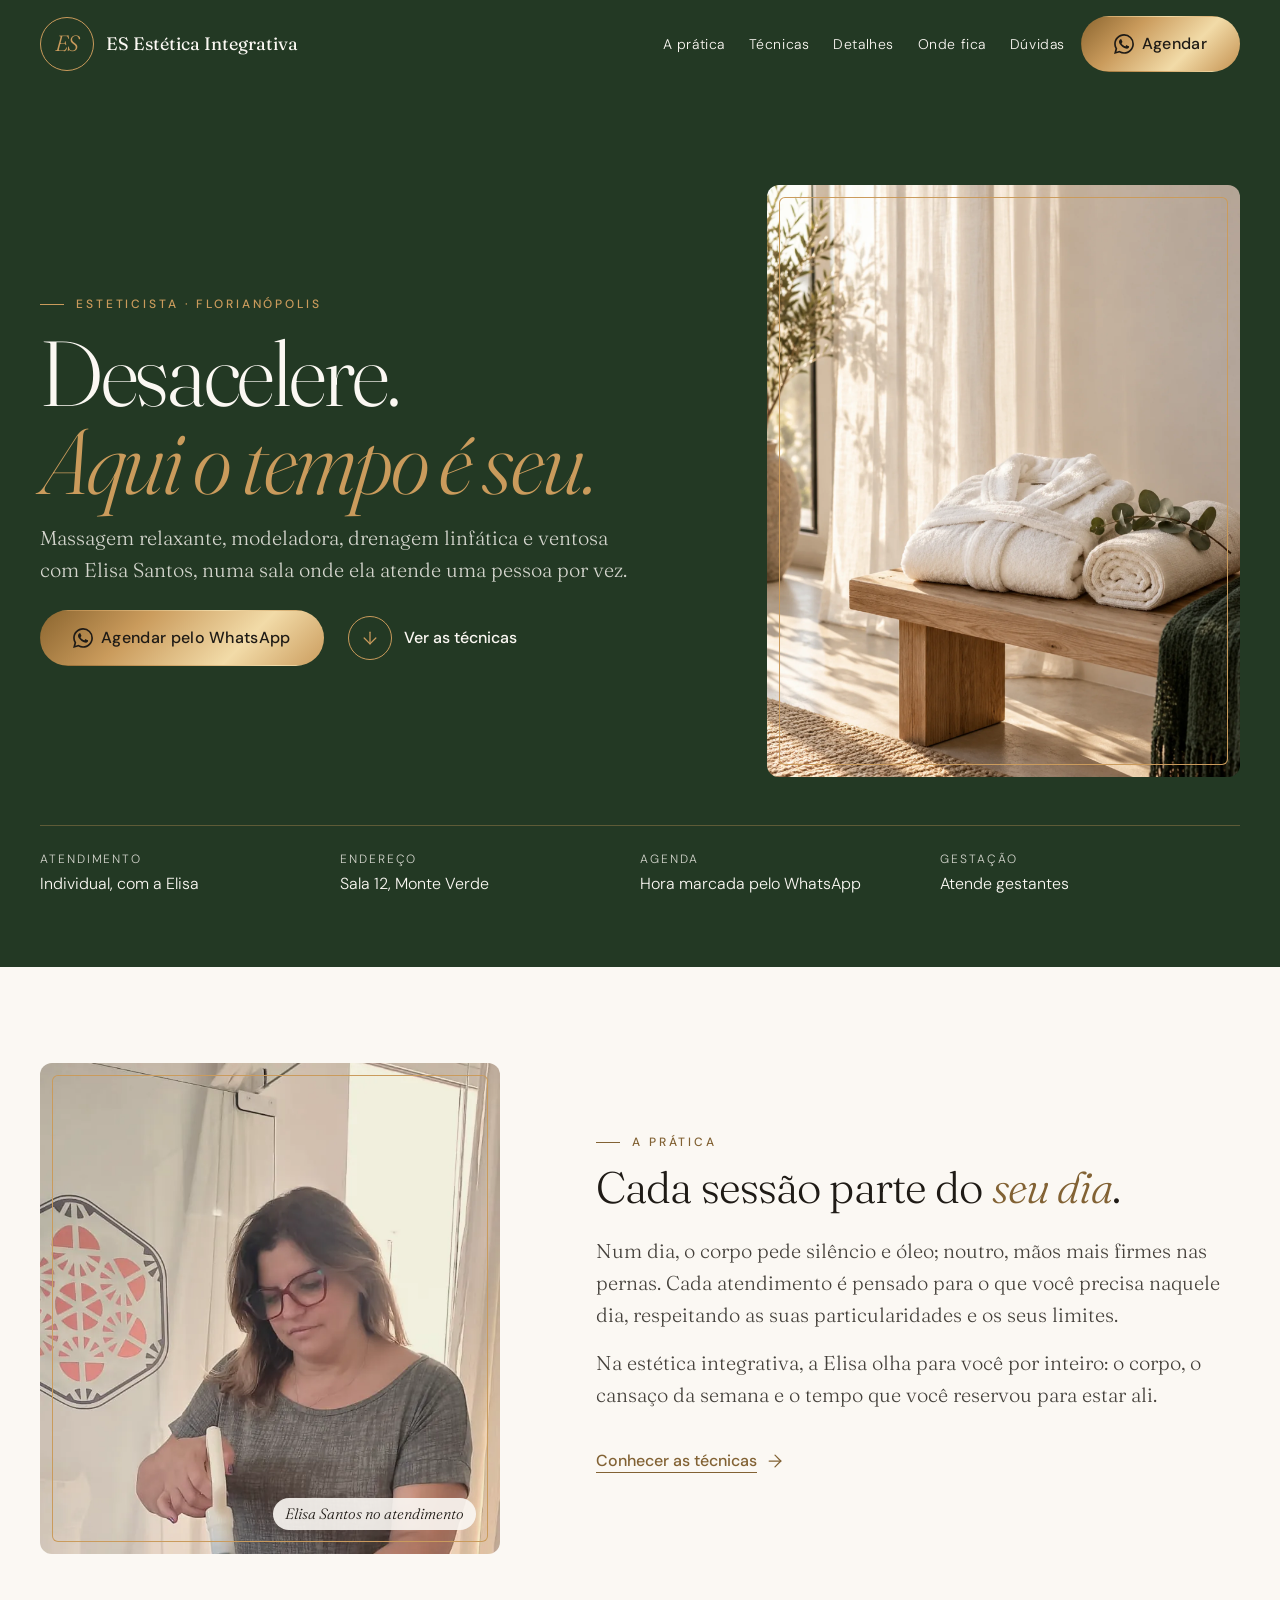
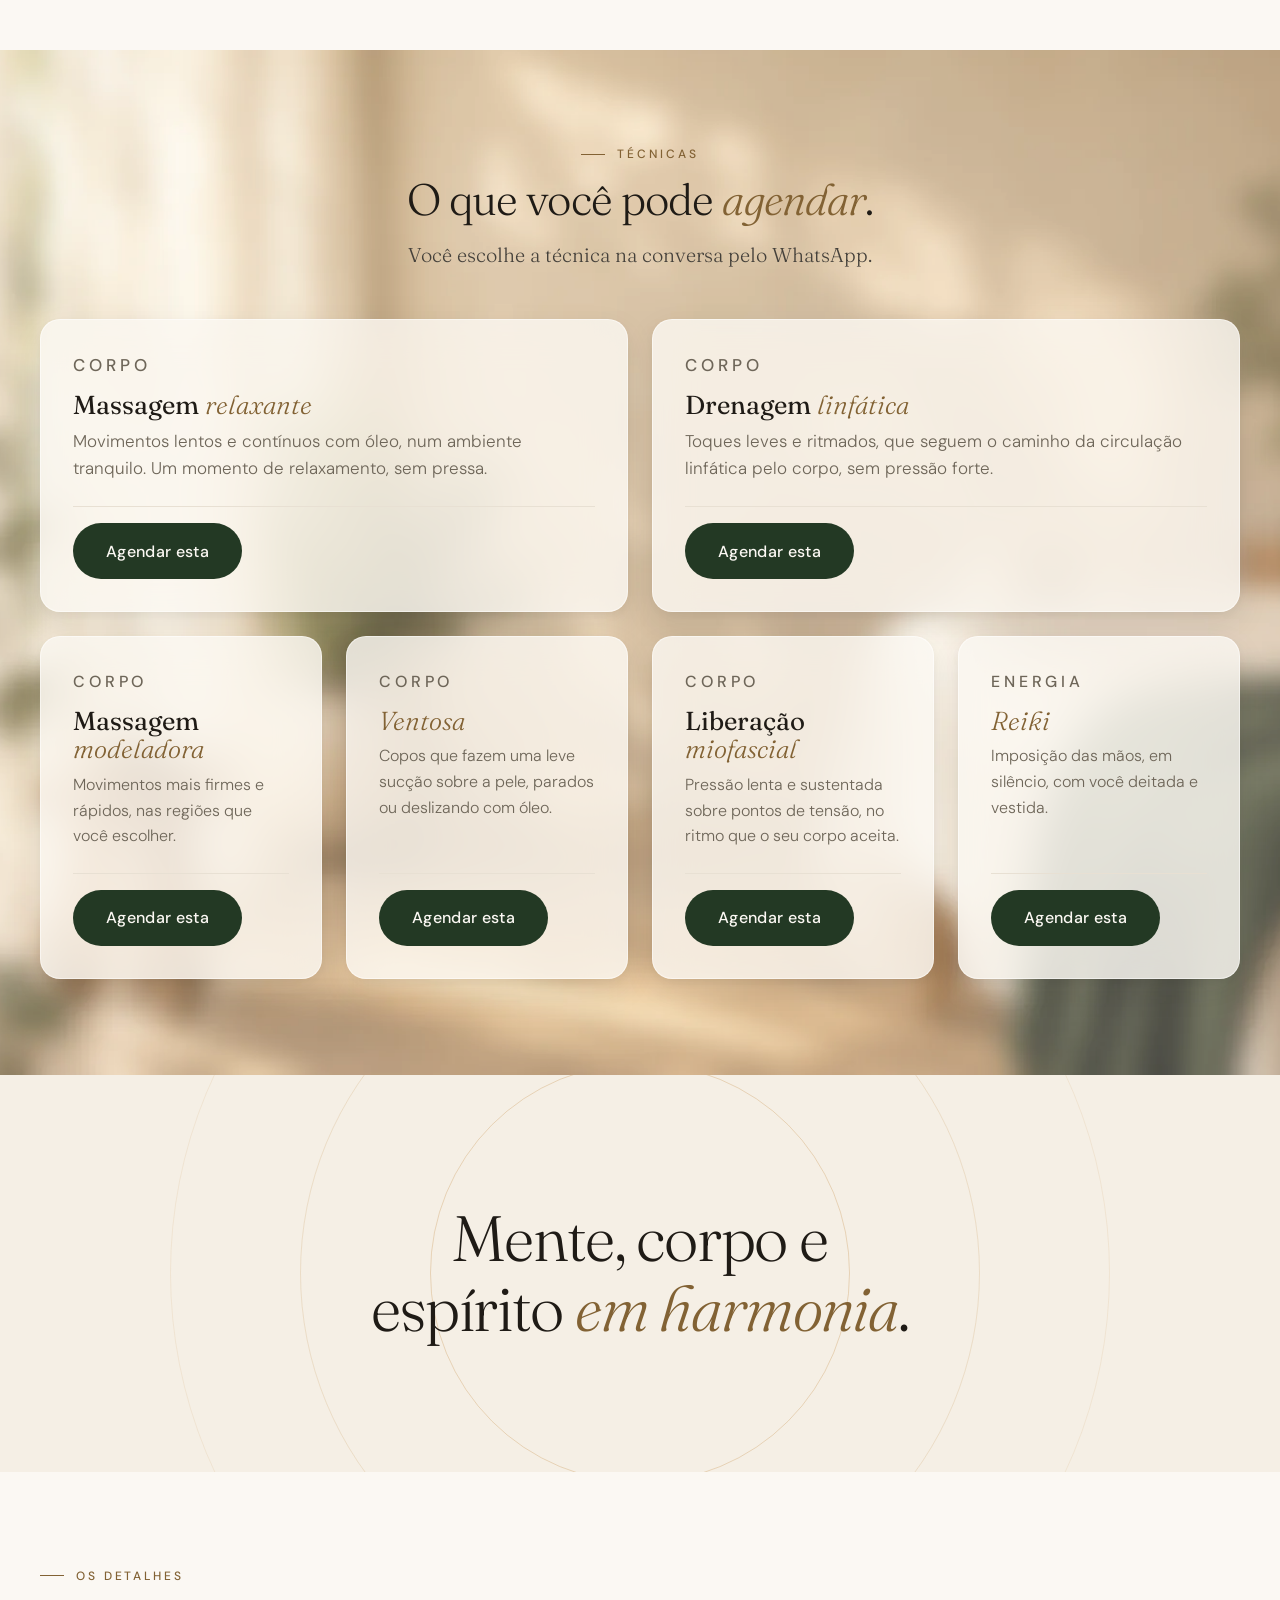
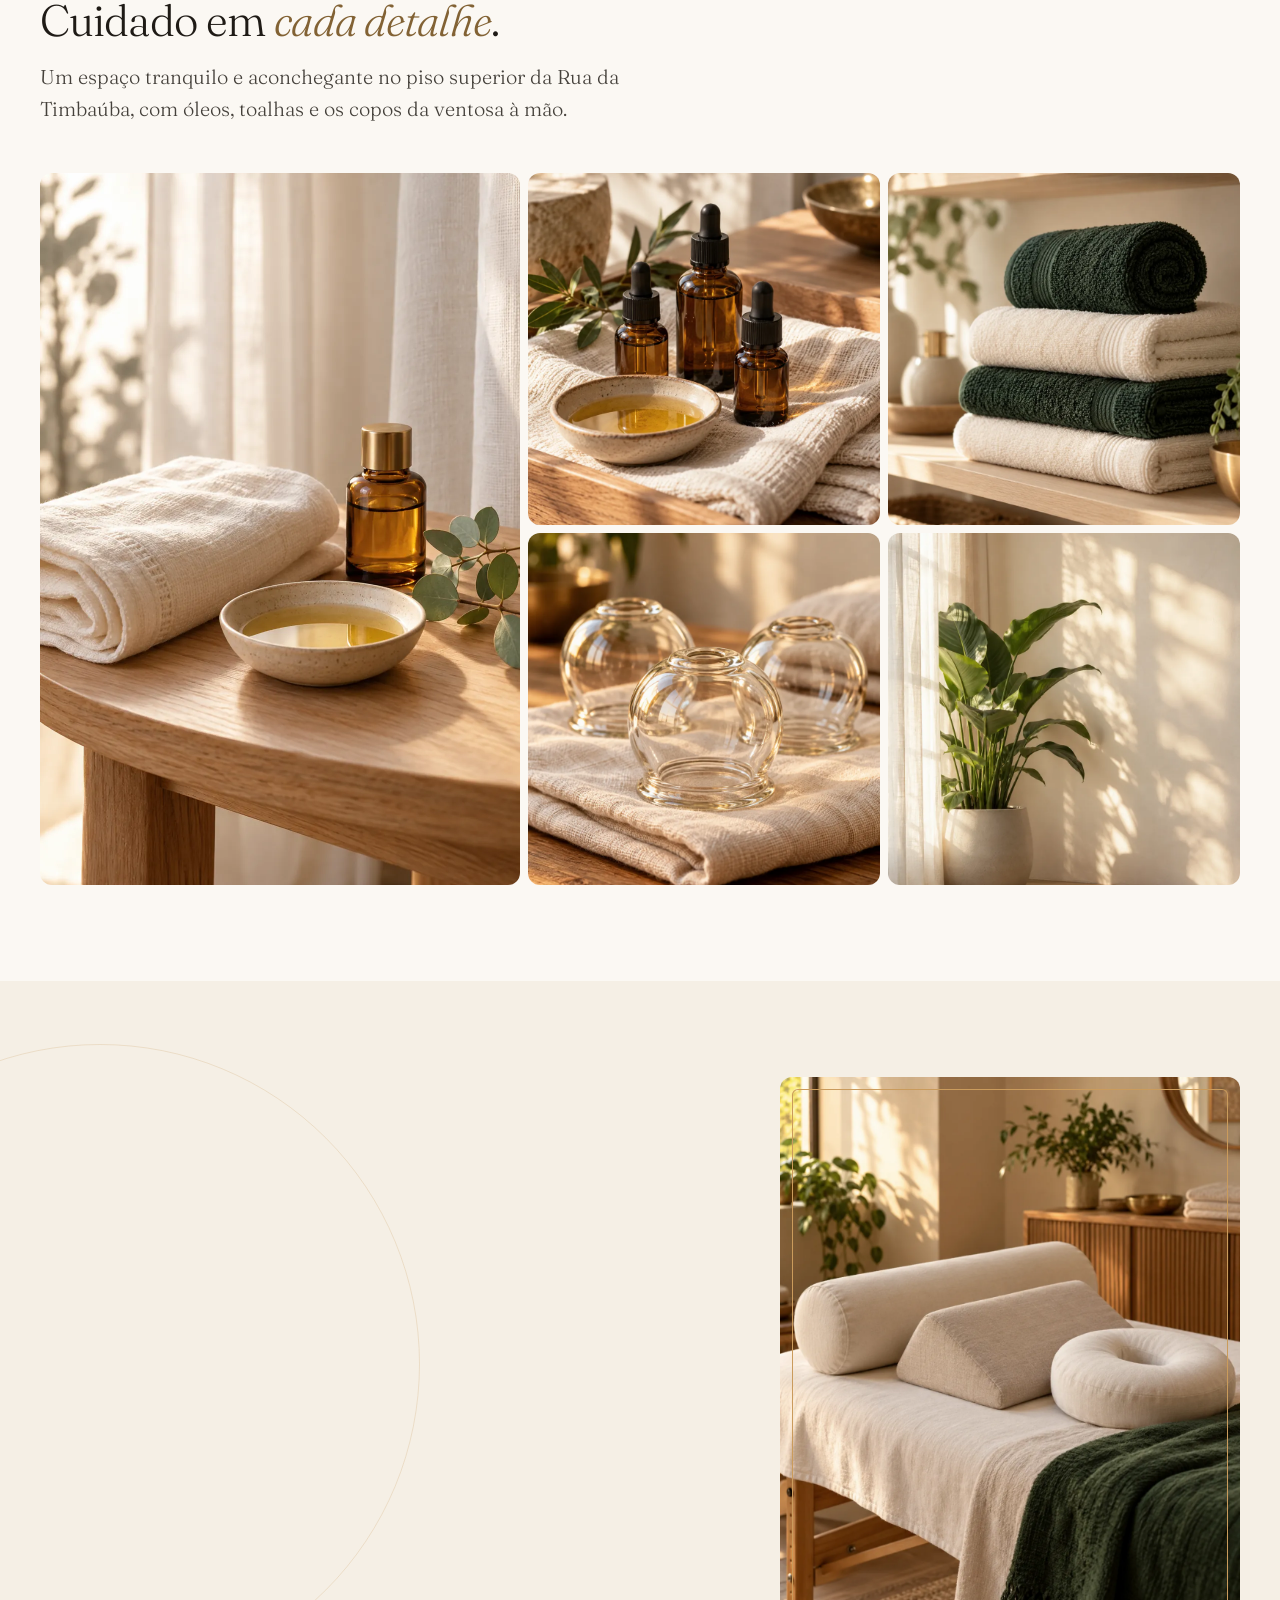
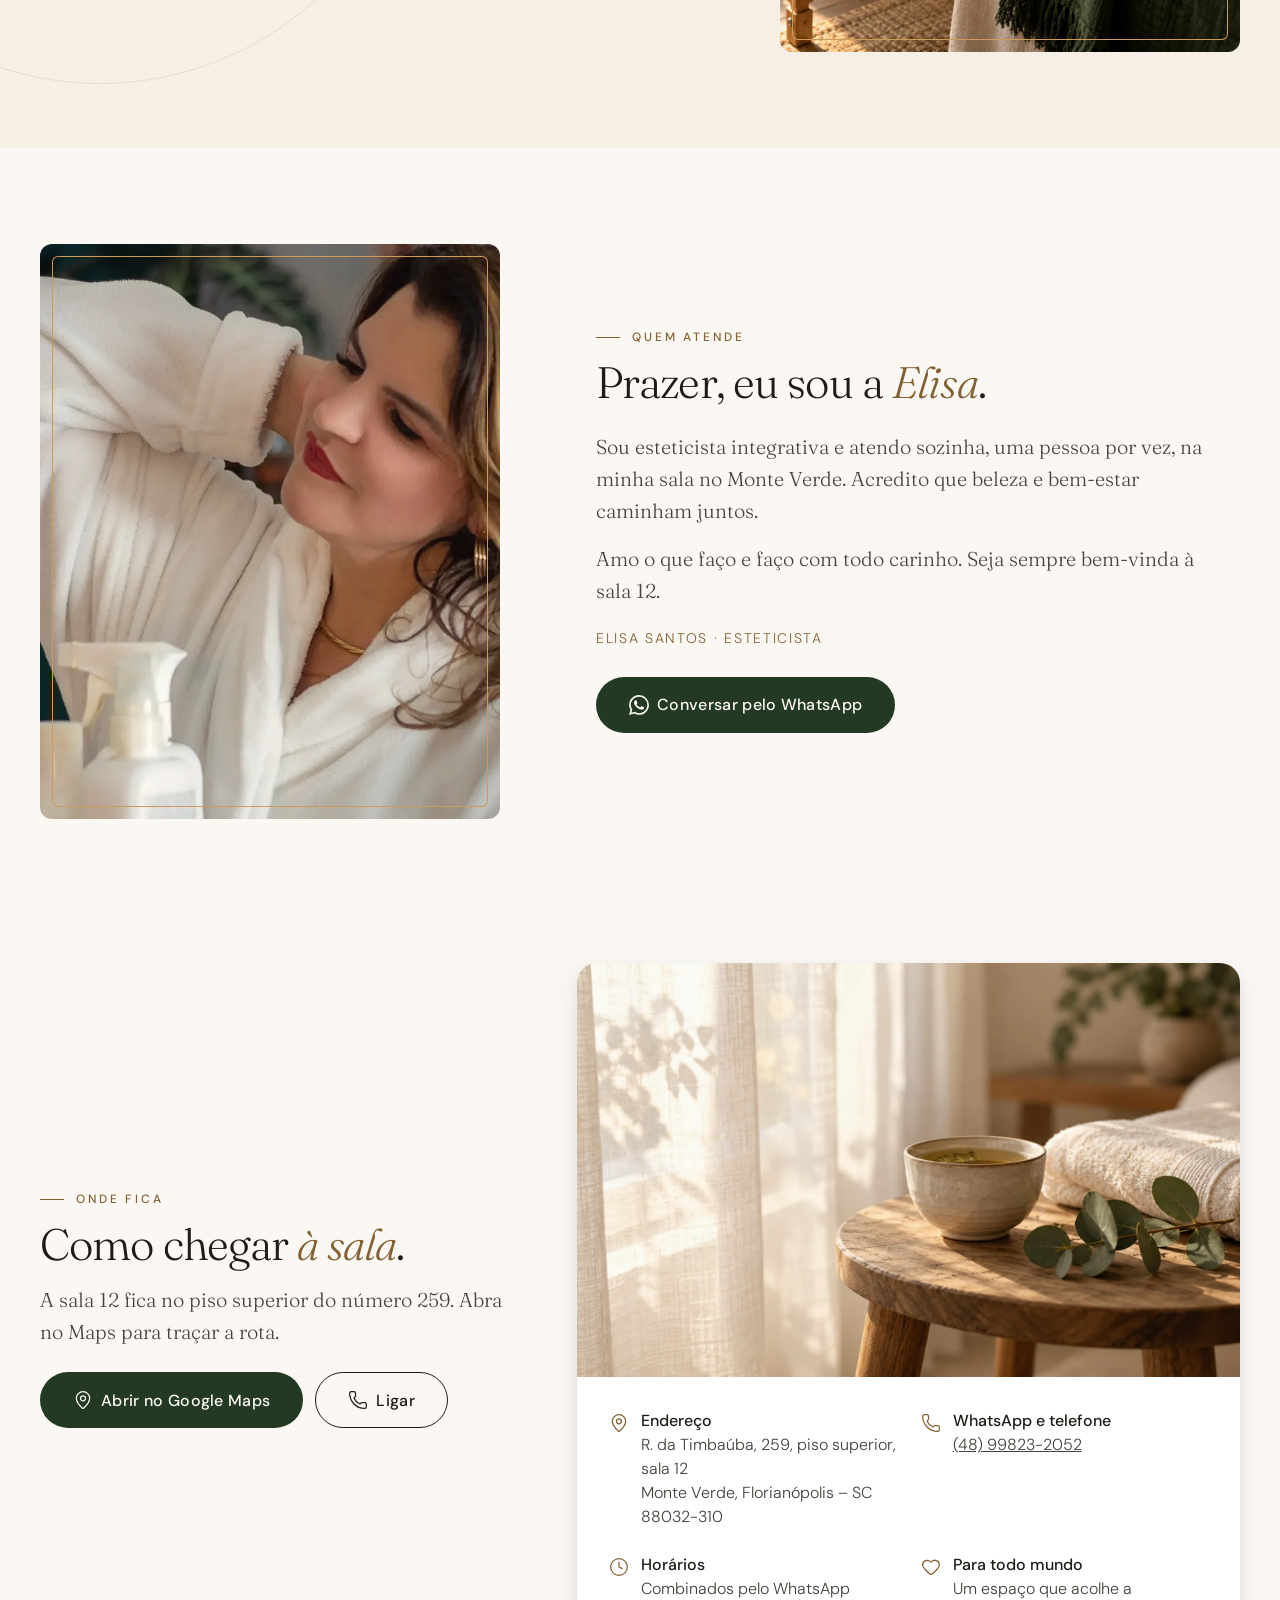
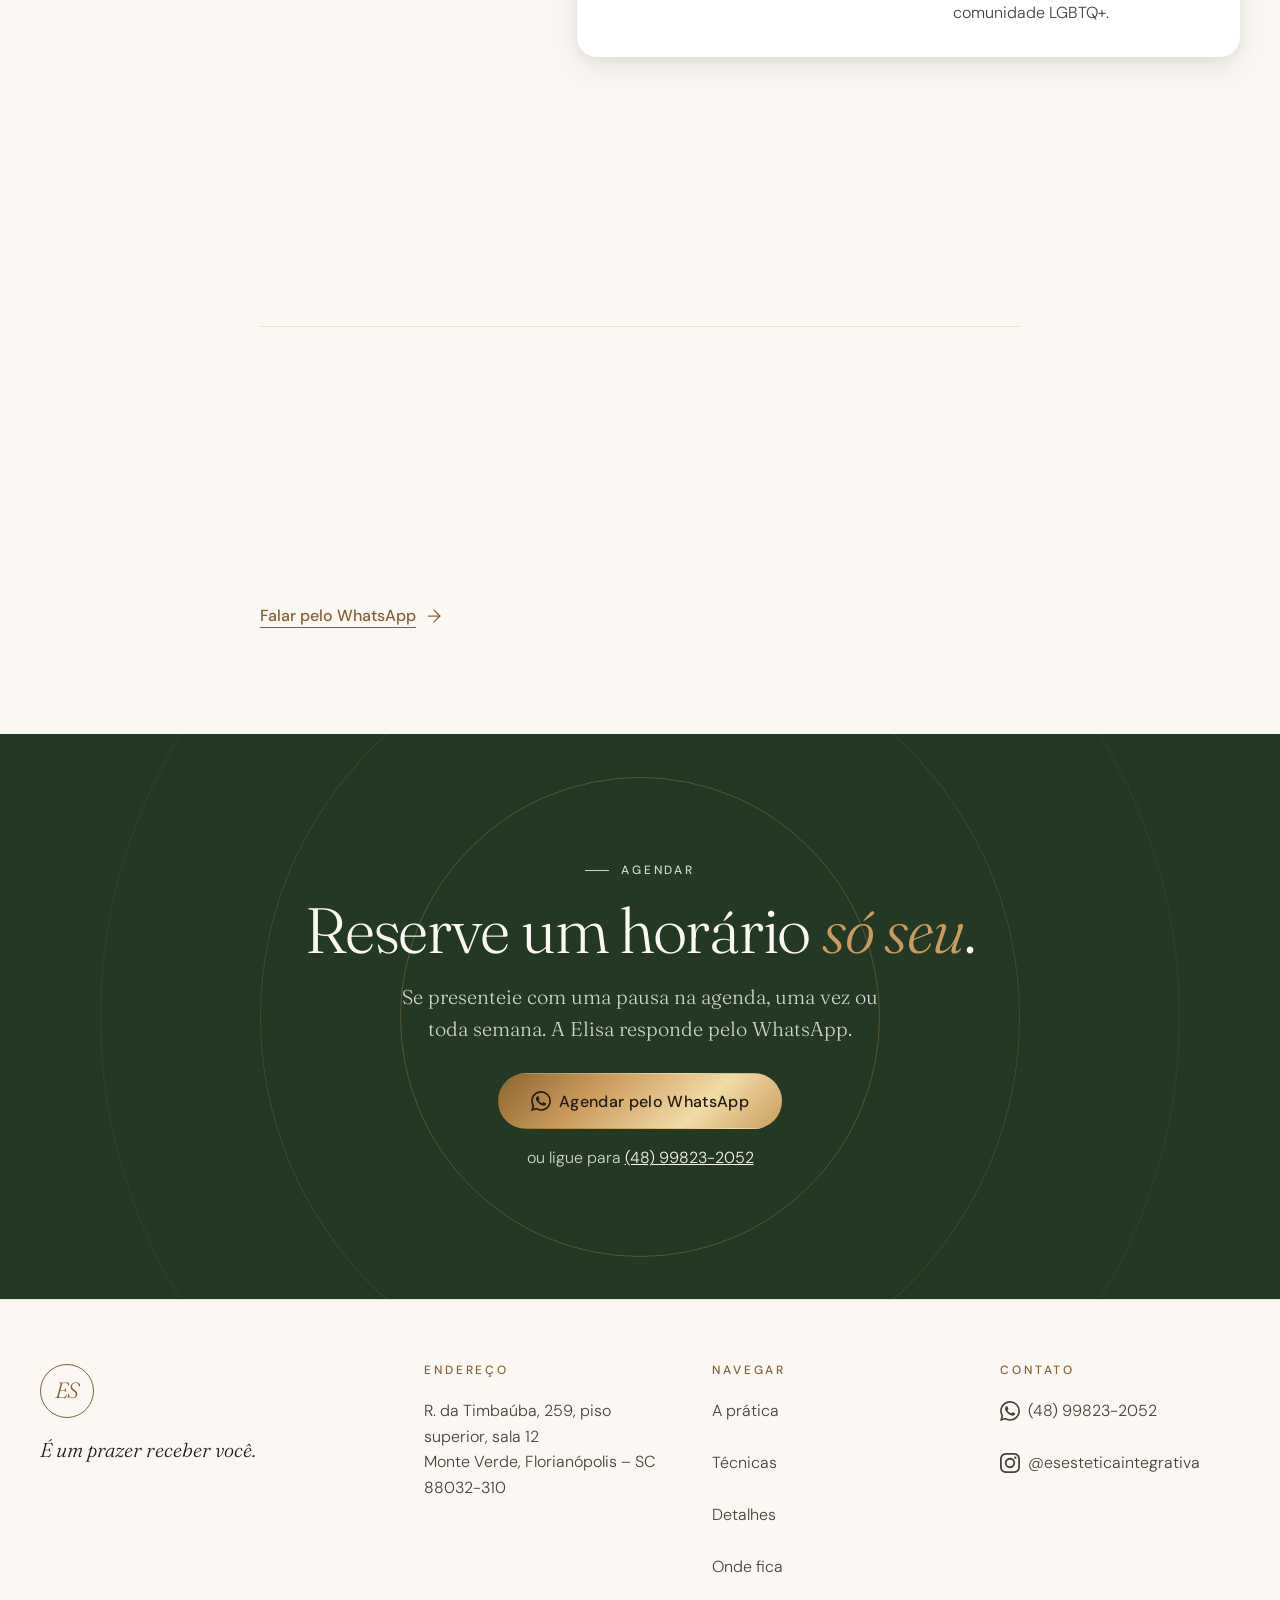
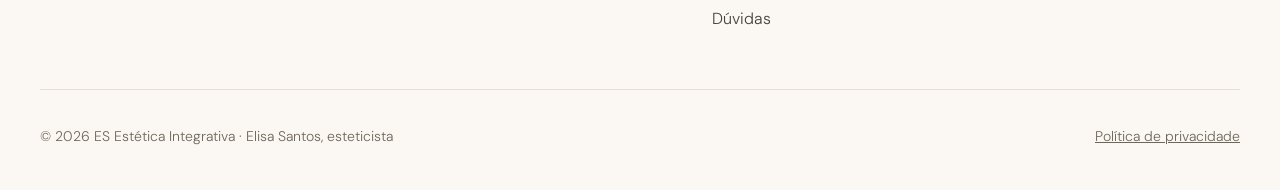
==== commit 5c63a92d: "Revisão via Claude Desktop 2026-10-14 16:06" ====
--- a/index.html
+++ b/index.html
@@ -117,7 +117,6 @@
           <img src="assets/img/heroi-roupao.jpg" width="1600" height="2000" alt="Roupão branco dobrado e toalha enrolada sobre um banco de madeira, com a luz da tarde atravessando a cortina" fetchpriority="high">
         </picture>
       </figure>
-      <p class="heroi__rolar" aria-hidden="true">Rolar</p>
     </div>
     <div class="container">
       <ul class="confianca" role="list">
--- a/assets/css/style.css
+++ b/assets/css/style.css
@@ -196,9 +196,10 @@
 }
 .heroi__grade { display: grid; gap: var(--space-6); }
 .heroi__titulo {
-  color: var(--creme); font-size: 3rem; line-height: 0.96; letter-spacing: -0.025em;
-}
-.heroi__titulo em { color: var(--ouro); }
+  color: var(--creme); font-size: 2.75rem; line-height: 0.96; letter-spacing: -0.025em;
+}
+/* "Aqui o tempo é seu." sempre na 2ª linha; quebra só abaixo de 360 px ("é seu" fica junto, &nbsp;). */
+.heroi__titulo em { display: block; color: var(--ouro); white-space: normal; }
 .heroi__texto { display: grid; gap: var(--space-4); }
 .heroi__apoio { color: var(--creme-2); max-width: 30em; }
 .heroi__acoes { display: flex; flex-wrap: wrap; align-items: center; gap: var(--space-4) var(--space-5); margin-block-start: var(--space-2); }
@@ -213,20 +214,14 @@
 .heroi__secundario .icone { width: var(--icone-linha); height: var(--icone-linha); }
 .heroi__foto { aspect-ratio: auto; width: 100%; height: clamp(200px, 30svh, 260px); }
 .heroi__foto img { object-position: 60% 45%; }
-.heroi__rolar { display: none; }
-@media (max-width: 359px) { .heroi__titulo { font-size: 2.75rem; } }
+@media (max-width: 359px) { .heroi__titulo { font-size: 2.5rem; } }
 @media (min-width: 600px) and (max-width: 899px) { .heroi__foto { height: 300px; } }
 @media (min-width: 900px) {
   .heroi { padding-block: calc(var(--header-h) + var(--space-9)) var(--space-7); }
-  .heroi__grade { grid-template-columns: minmax(0, 7fr) minmax(0, 5fr); gap: var(--space-8); align-items: end; }
+  .heroi__grade { grid-template-columns: minmax(0, 7fr) minmax(0, 5fr); gap: var(--space-8); align-items: center; }
   .heroi__titulo { font-size: clamp(3.5rem, 7.2vw, 6.5rem); }
   .heroi__foto { height: auto; aspect-ratio: 4 / 5; max-width: 480px; justify-self: end; }
   .heroi__foto img { object-position: 60% 30%; }
-  .heroi__rolar {
-    display: flex; align-items: center; gap: var(--space-3); grid-column: 1;
-    font-family: var(--fonte-ui); font-size: 0.6875rem; letter-spacing: 0.24em; text-transform: uppercase; color: var(--creme-2);
-  }
-  .heroi__rolar::after { content: ""; width: 1px; height: 32px; background: var(--ouro); opacity: .7; }
 }
 
 /* Barra de confiança (pé do herói) */
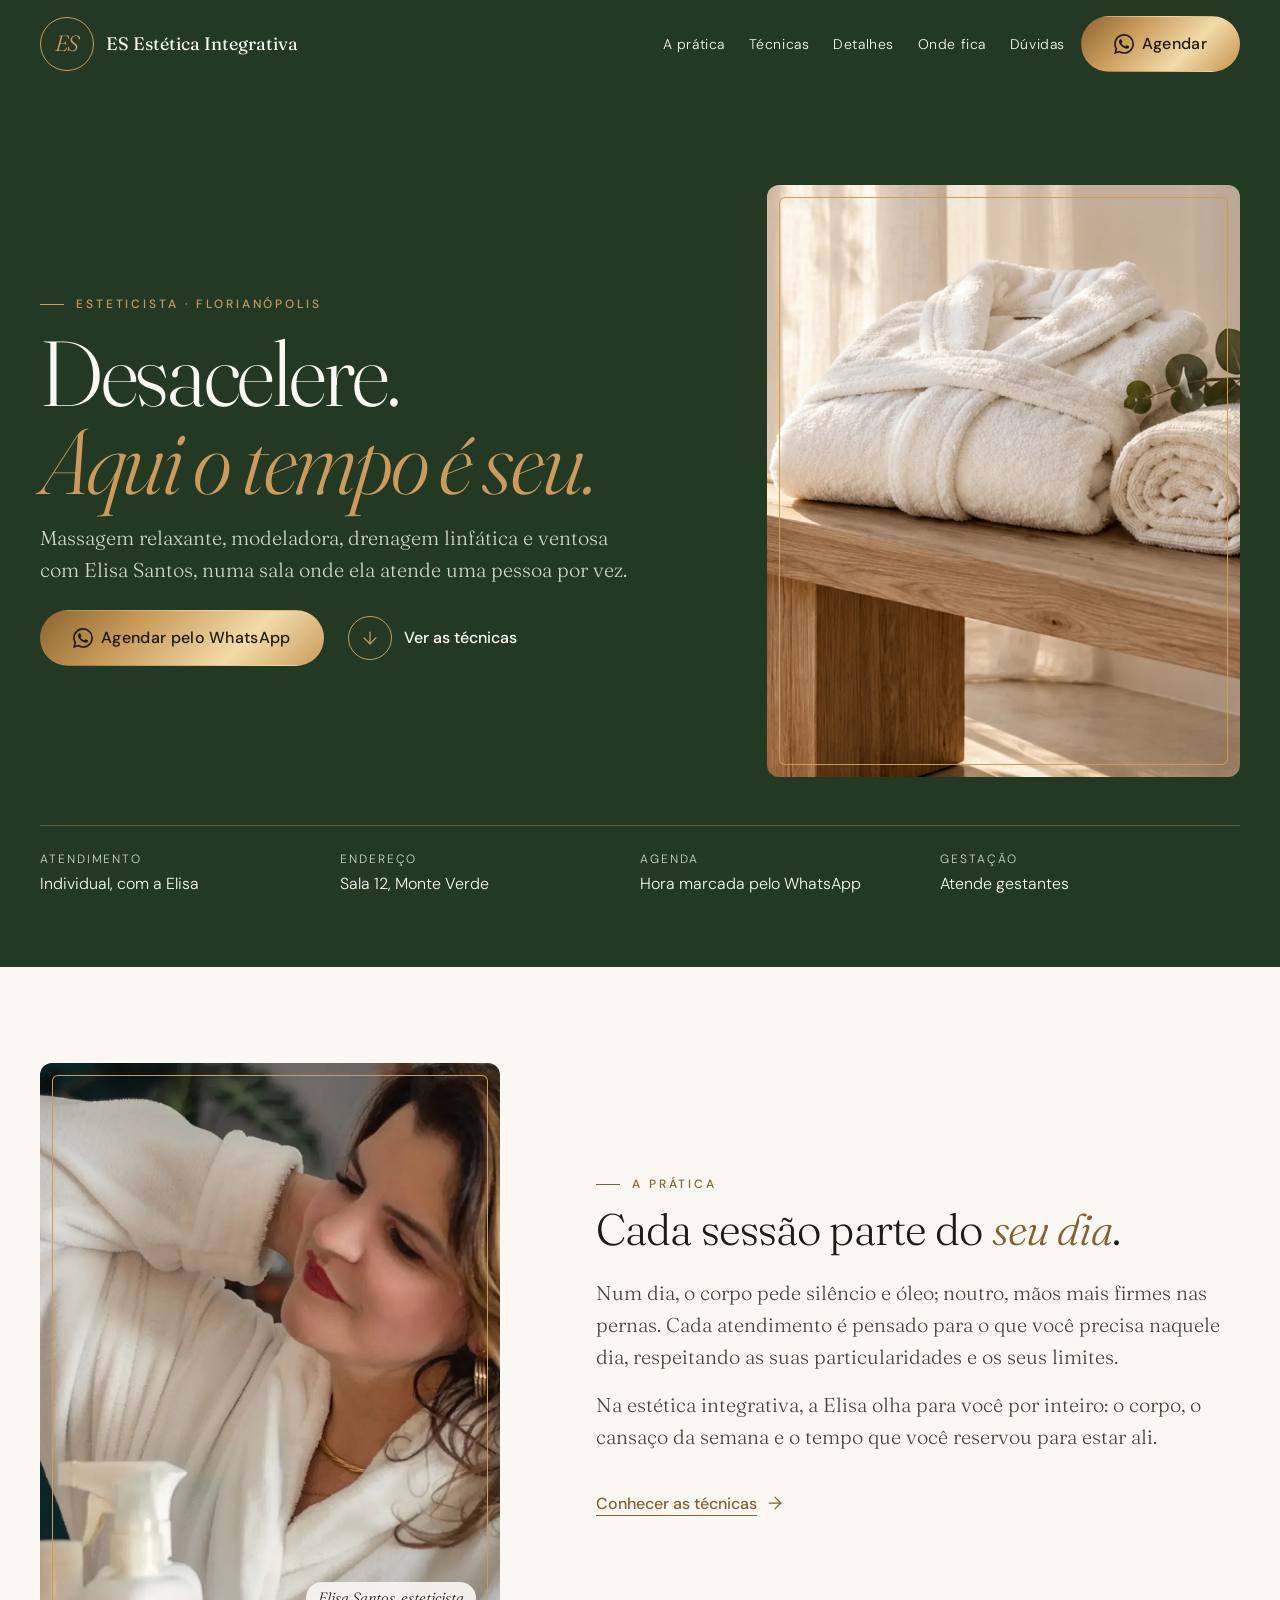
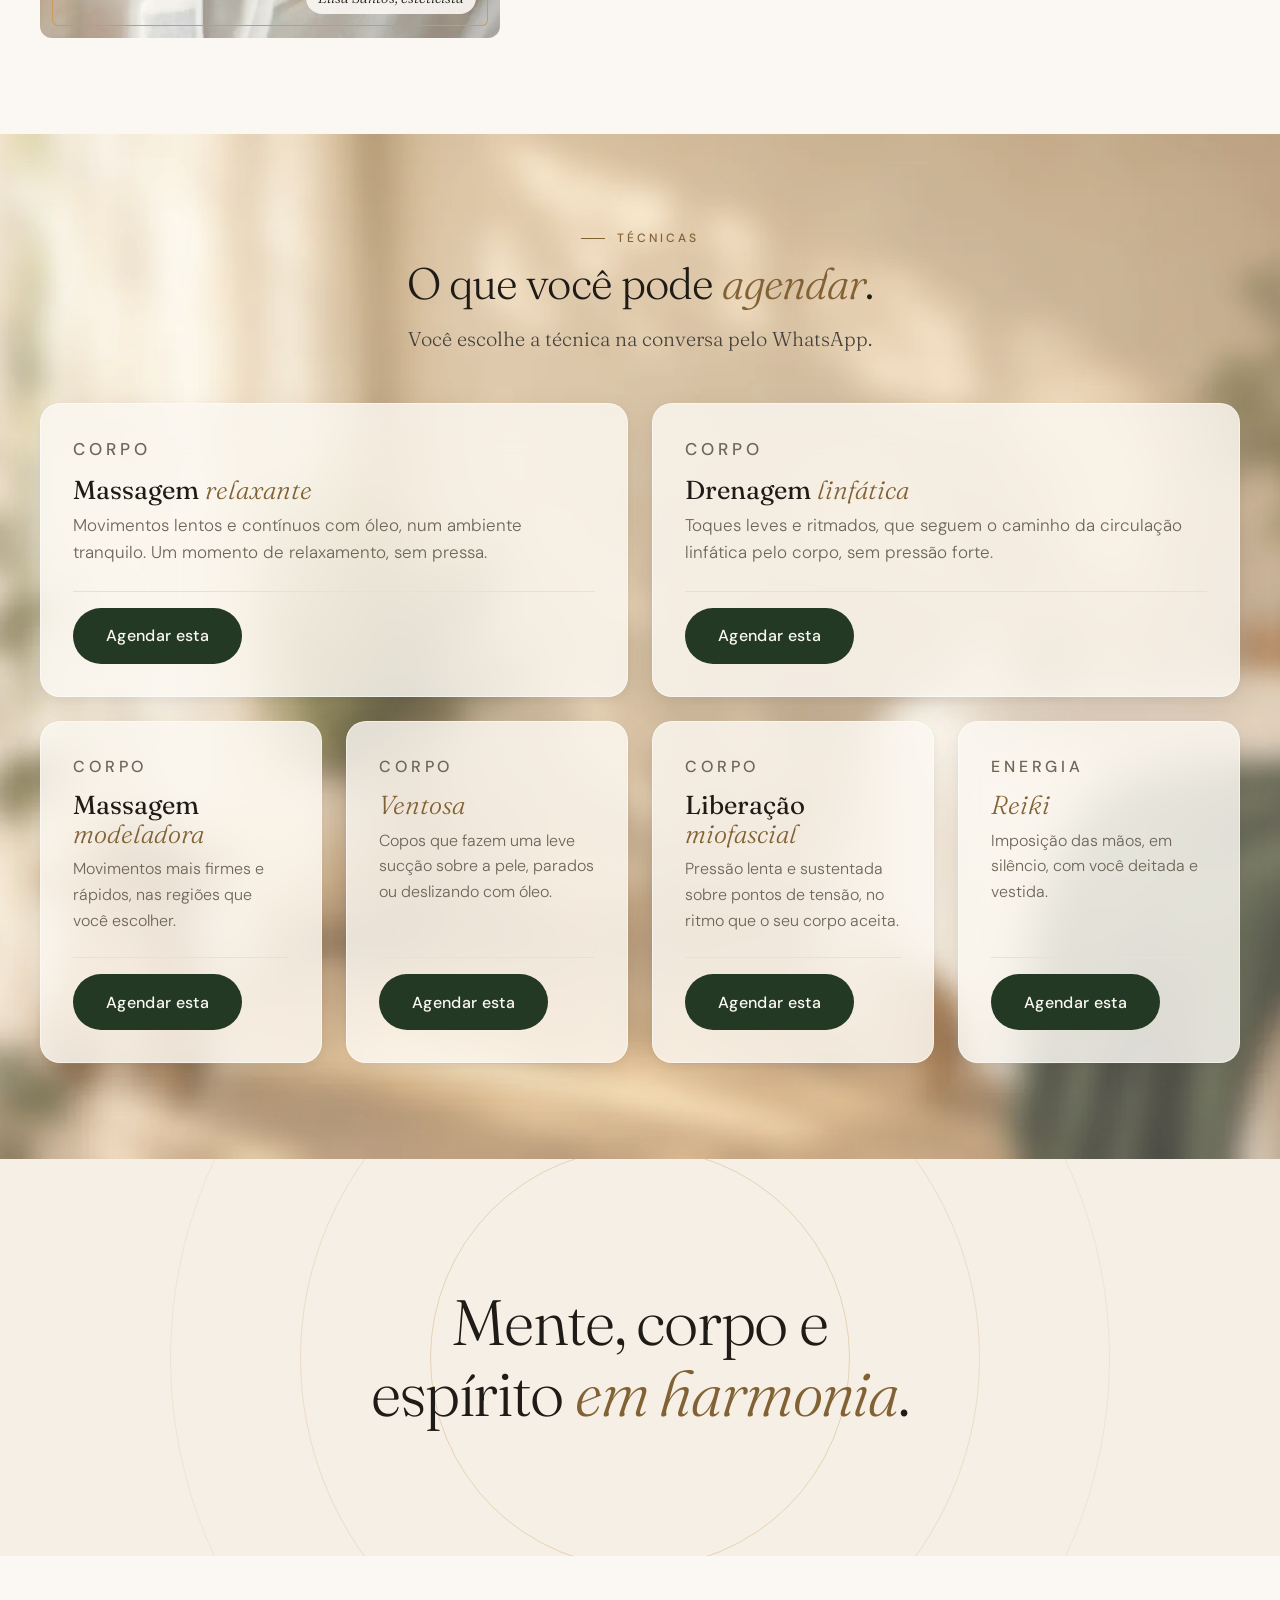
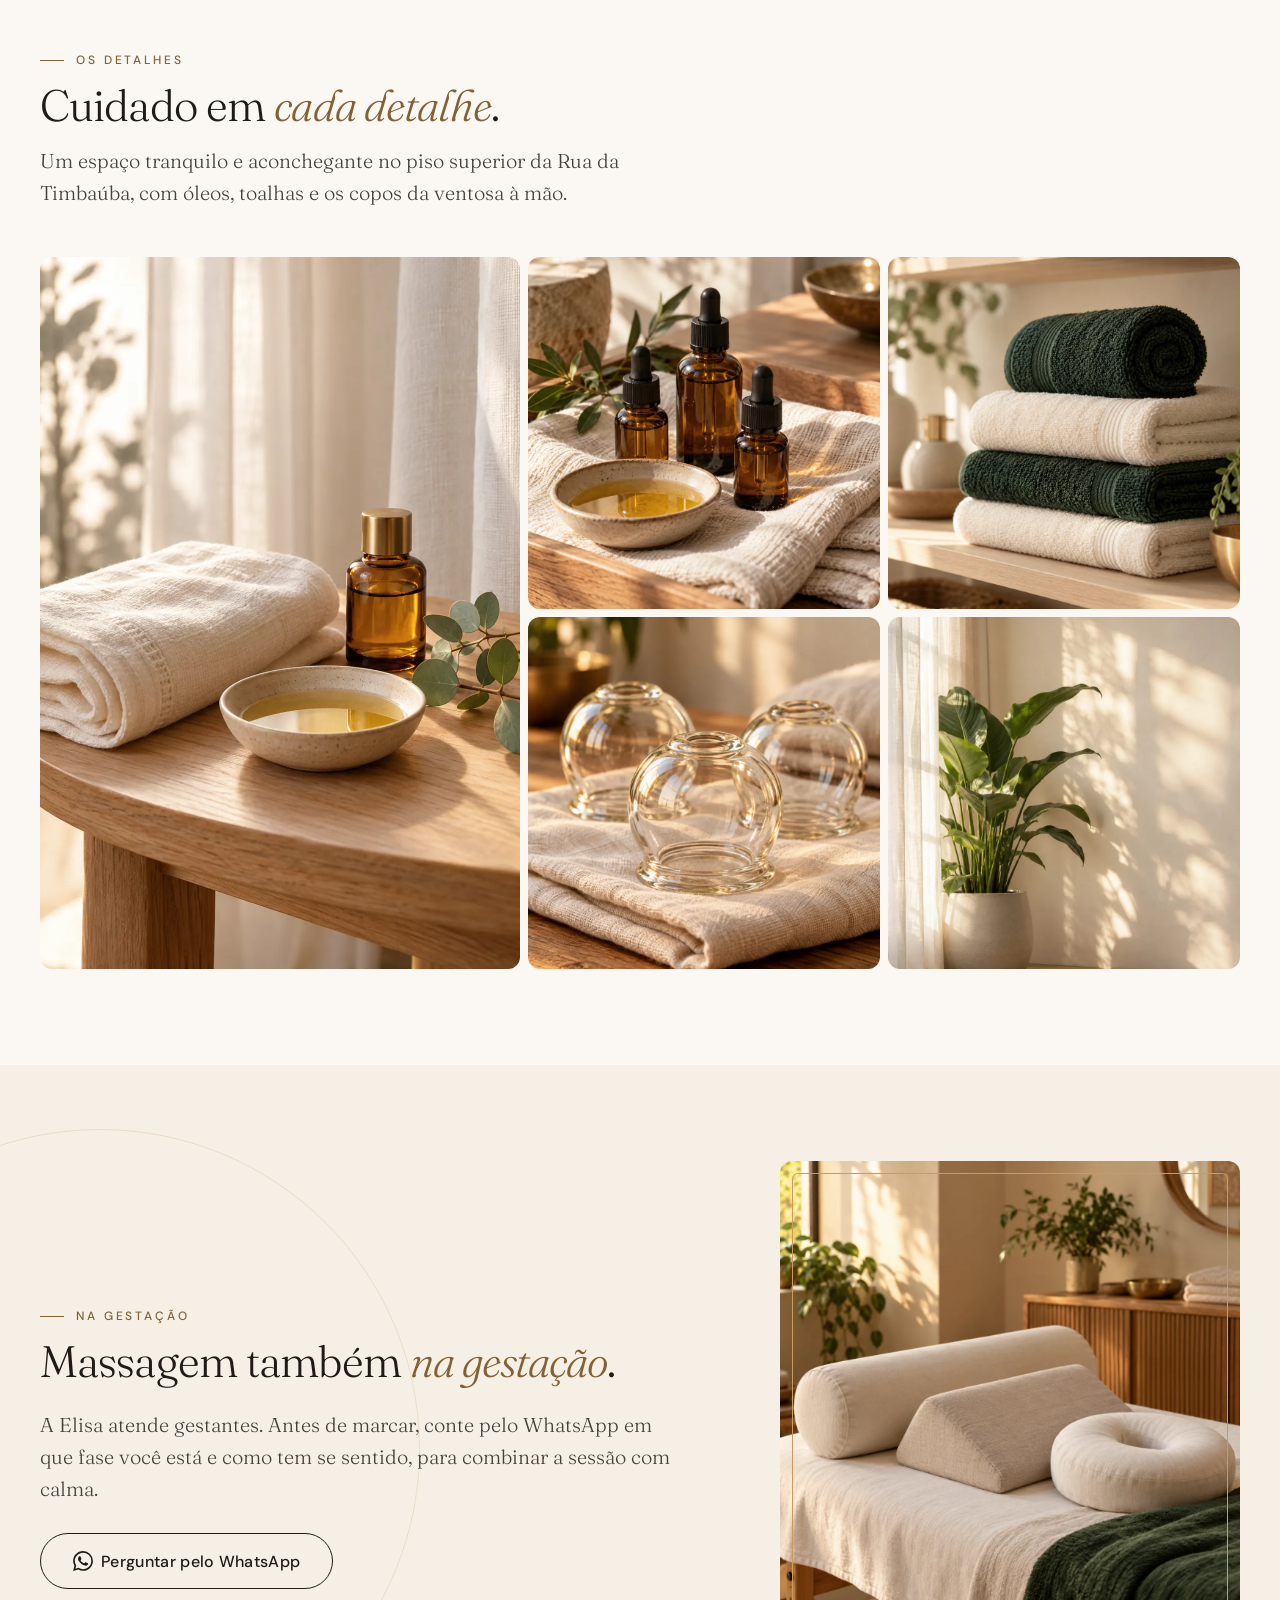
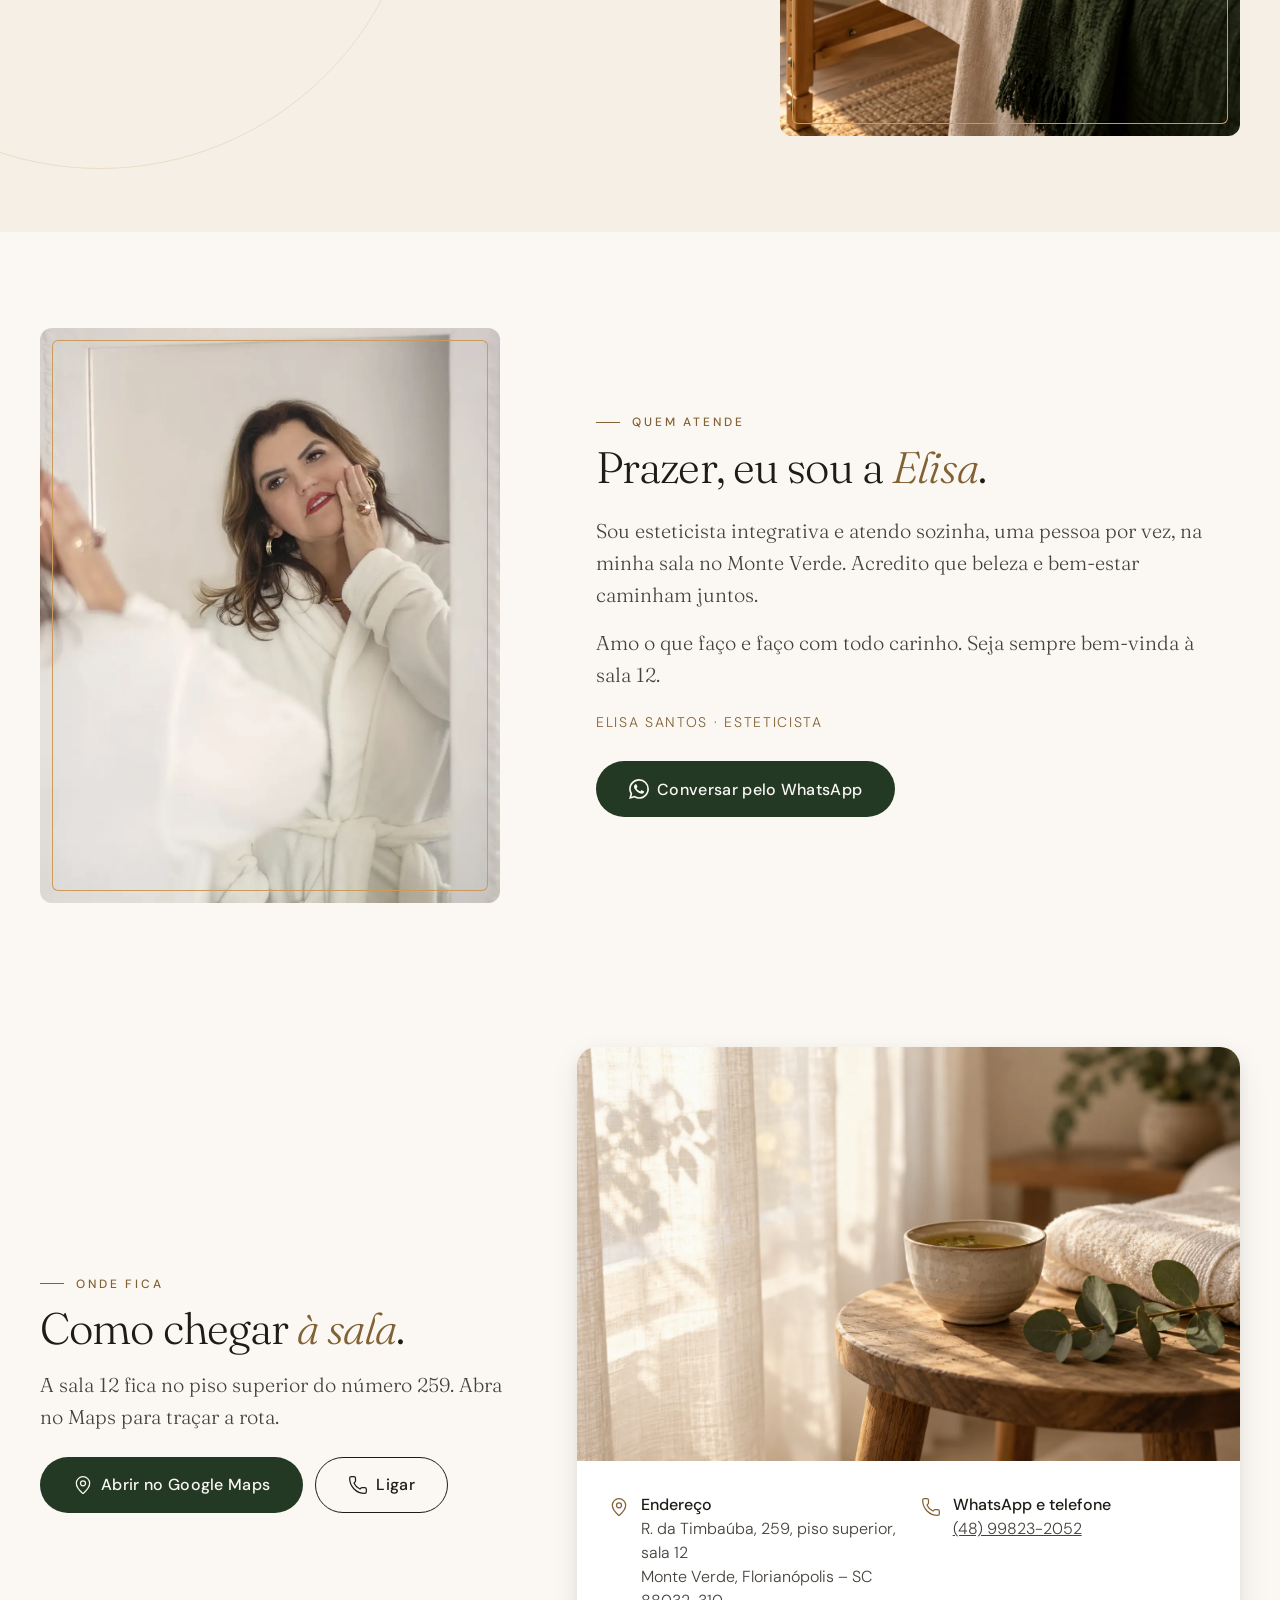
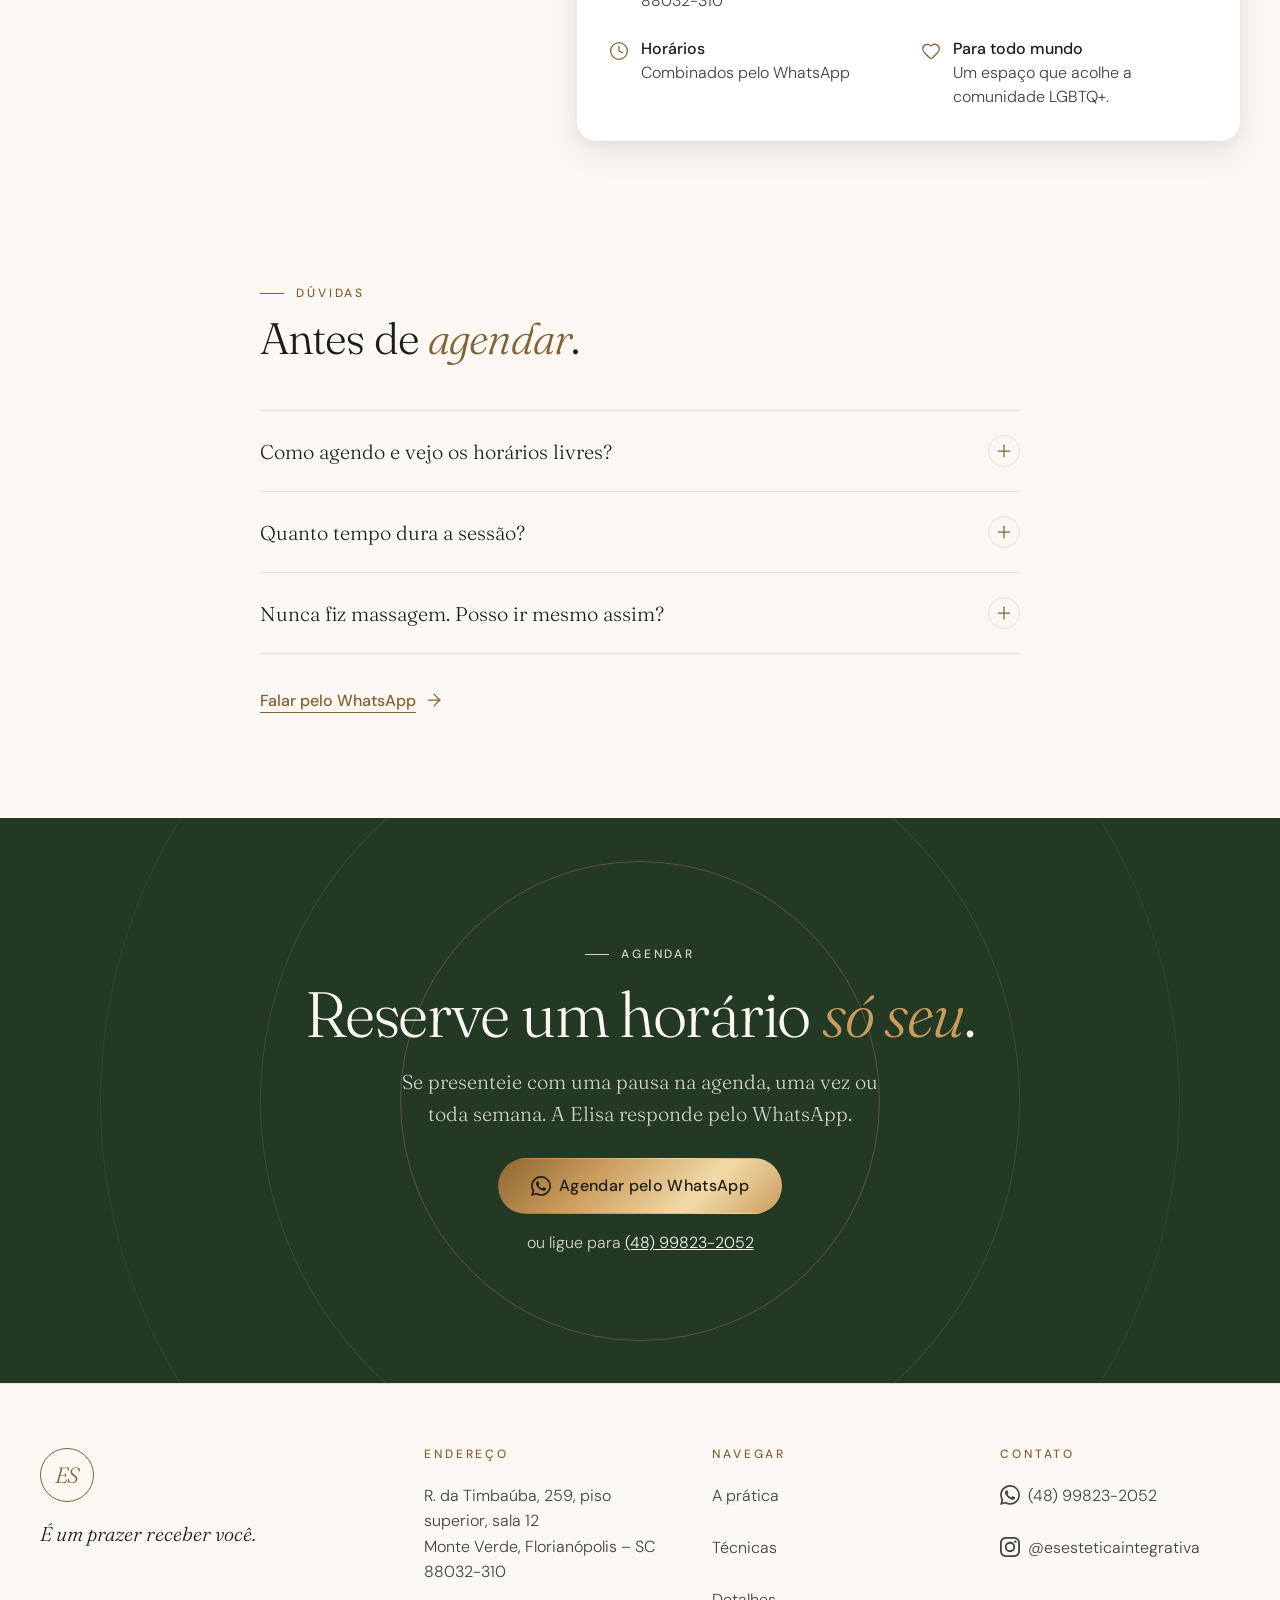
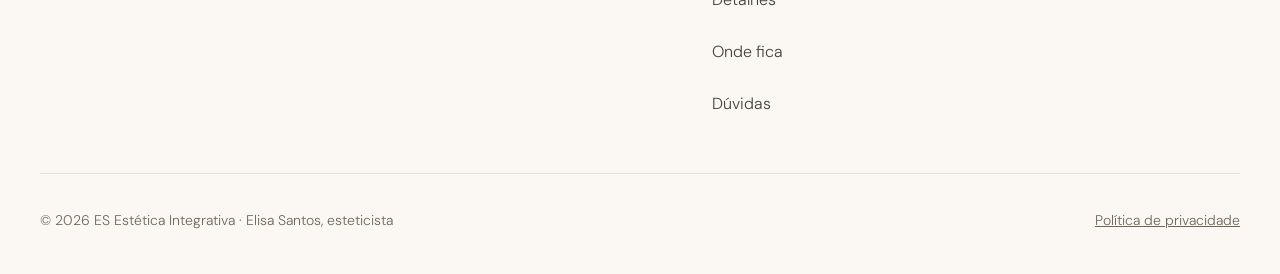
==== commit 6de8c5fa: "Revisão via Claude Desktop 2026-10-14 18:48" ====
--- a/index.html
+++ b/index.html
@@ -132,10 +132,10 @@
     <div class="container split">
       <figure class="split__foto moldura mov mov--esq">
         <picture>
-          <source srcset="assets/img/espaco-ventosa-elisa.webp" type="image/webp">
-          <img src="assets/img/espaco-ventosa-elisa.jpg" width="720" height="768" loading="lazy" alt="Elisa aplicando ventosas durante um atendimento, com uma mandala coral na parede ao fundo">
+          <source srcset="assets/img/pratica-elisa-roupao.webp" type="image/webp">
+          <img src="assets/img/pratica-elisa-roupao.jpg" width="880" height="1100" loading="lazy" alt="Elisa Santos de roupão branco, de perfil, com a mão na nuca e frascos de cosméticos em primeiro plano">
         </picture>
-        <figcaption class="split__legenda">Elisa Santos no atendimento</figcaption>
+        <figcaption class="split__legenda">Elisa Santos, esteticista</figcaption>
       </figure>
       <div class="split__texto mov mov--dir">
         <p class="eyebrow">A prática</p>
@@ -292,8 +292,8 @@
     <div class="container split">
       <figure class="split__foto split__foto--retrato moldura mov mov--esq">
         <picture>
-          <source srcset="assets/img/quem-atende-elisa.webp" type="image/webp">
-          <img src="assets/img/quem-atende-elisa.jpg" width="880" height="1100" loading="lazy" alt="Elisa Santos de roupão branco, de perfil, com a mão na nuca">
+          <source srcset="assets/img/quem-atende-elisa-espelho.webp" type="image/webp">
+          <img src="assets/img/quem-atende-elisa-espelho.jpg" width="1152" height="1440" loading="lazy" alt="Elisa Santos de roupão branco diante do espelho, com a mão no rosto">
         </picture>
       </figure>
       <div class="split__texto mov mov--dir">
--- a/assets/css/style.css
+++ b/assets/css/style.css
@@ -345,8 +345,8 @@
   border: 1px solid var(--ouro); opacity: .22; transform: translateY(-50%); pointer-events: none;
 }
 .gestacao .container { position: relative; }
-.pratica .split__foto { aspect-ratio: 15 / 16; }
-.pratica .split__foto img { object-position: 60% 40%; }
+.pratica .split__foto { aspect-ratio: 4 / 5; }
+.pratica .split__foto img { object-position: 50% 30%; }
 .pratica .split__legenda { left: auto; right: var(--space-5); }
 @media (max-width: 599px) { .pratica .split__legenda { top: var(--space-5); bottom: auto; } }
 .gestacao .split__foto { max-width: 560px; aspect-ratio: 4 / 5; }
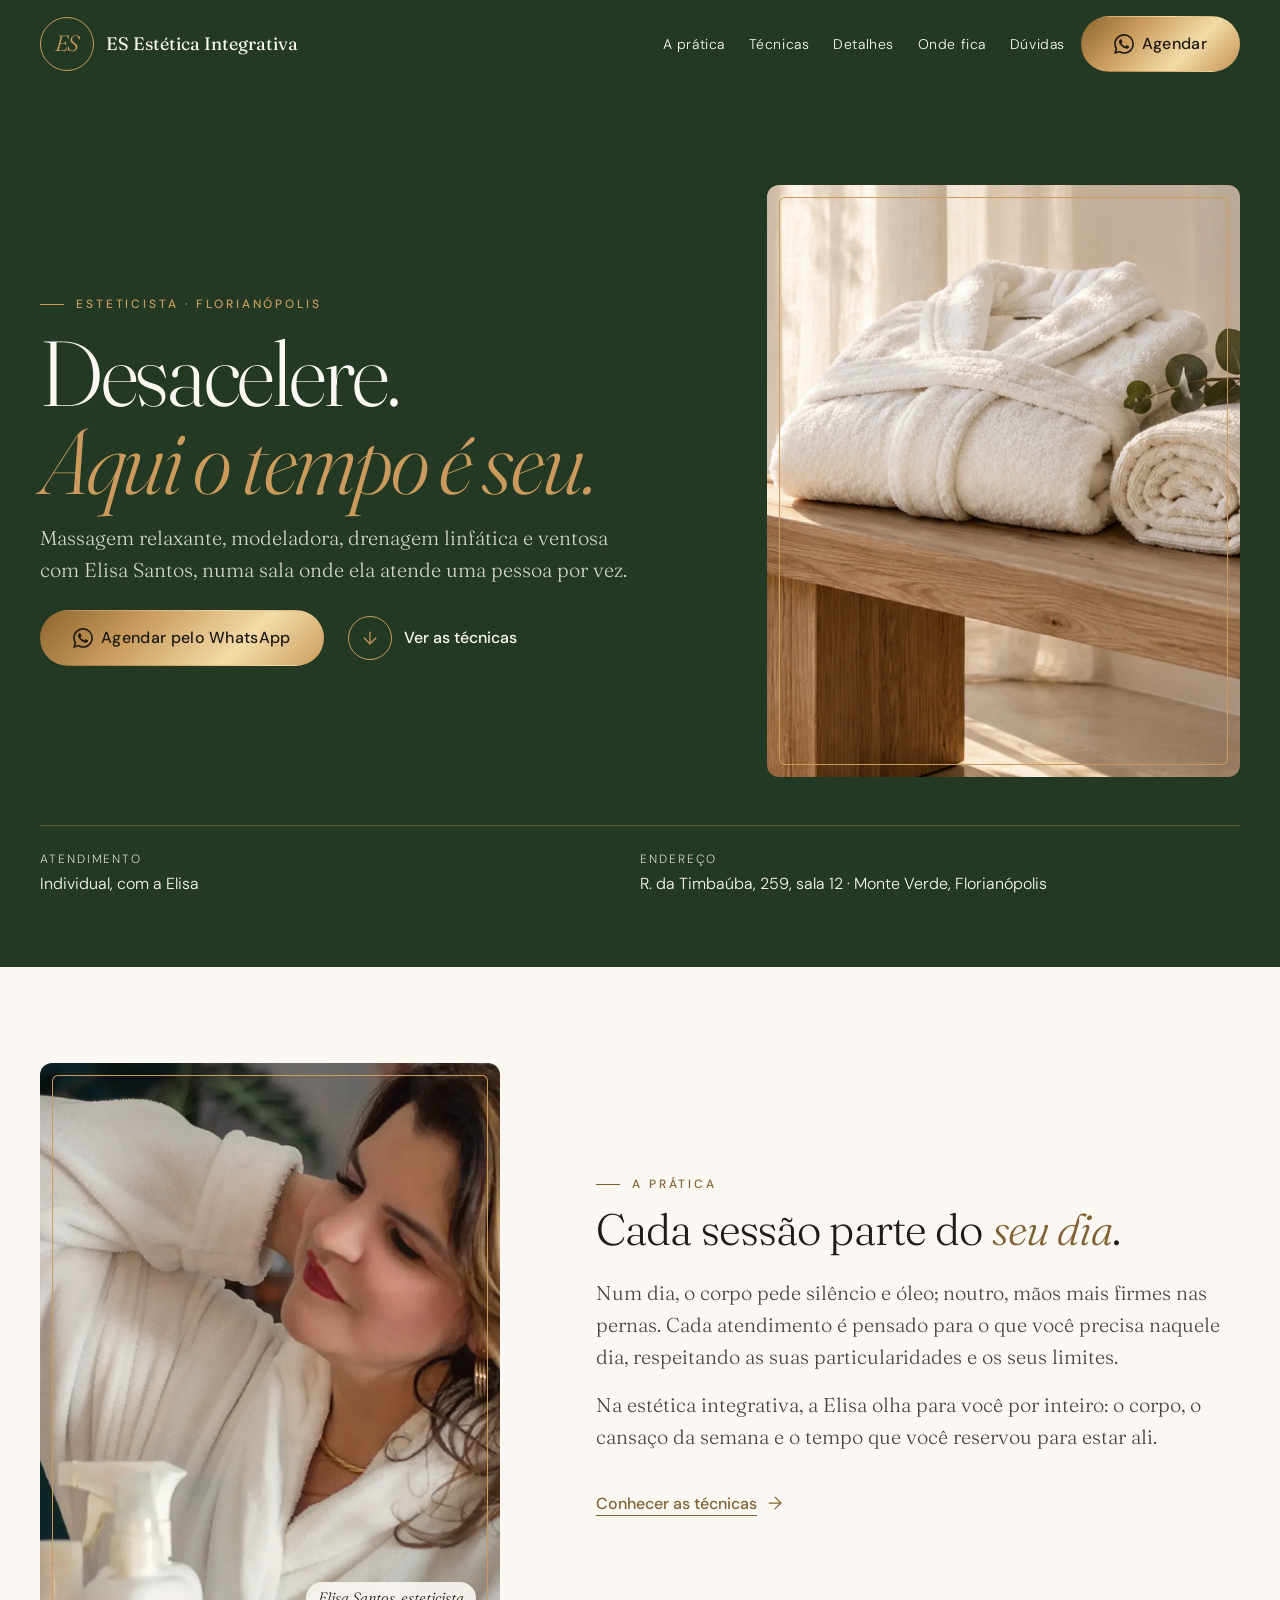
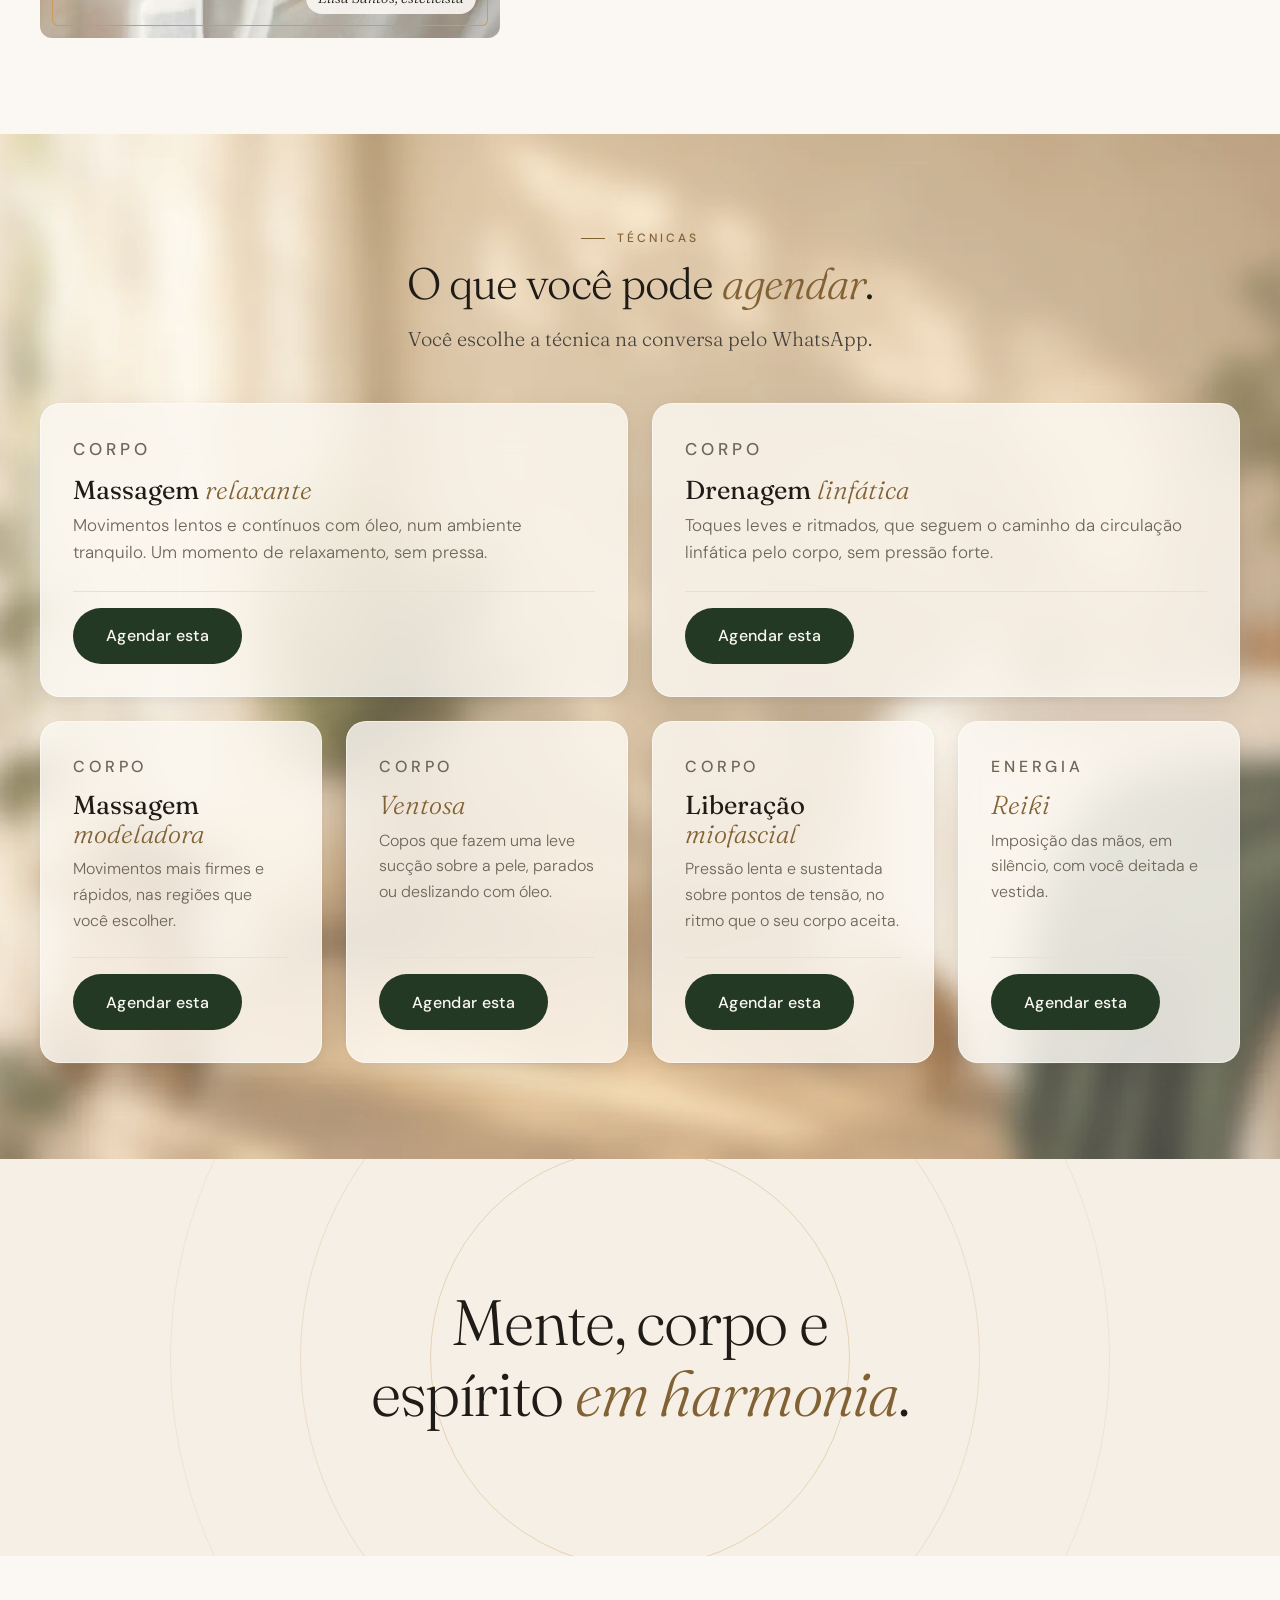
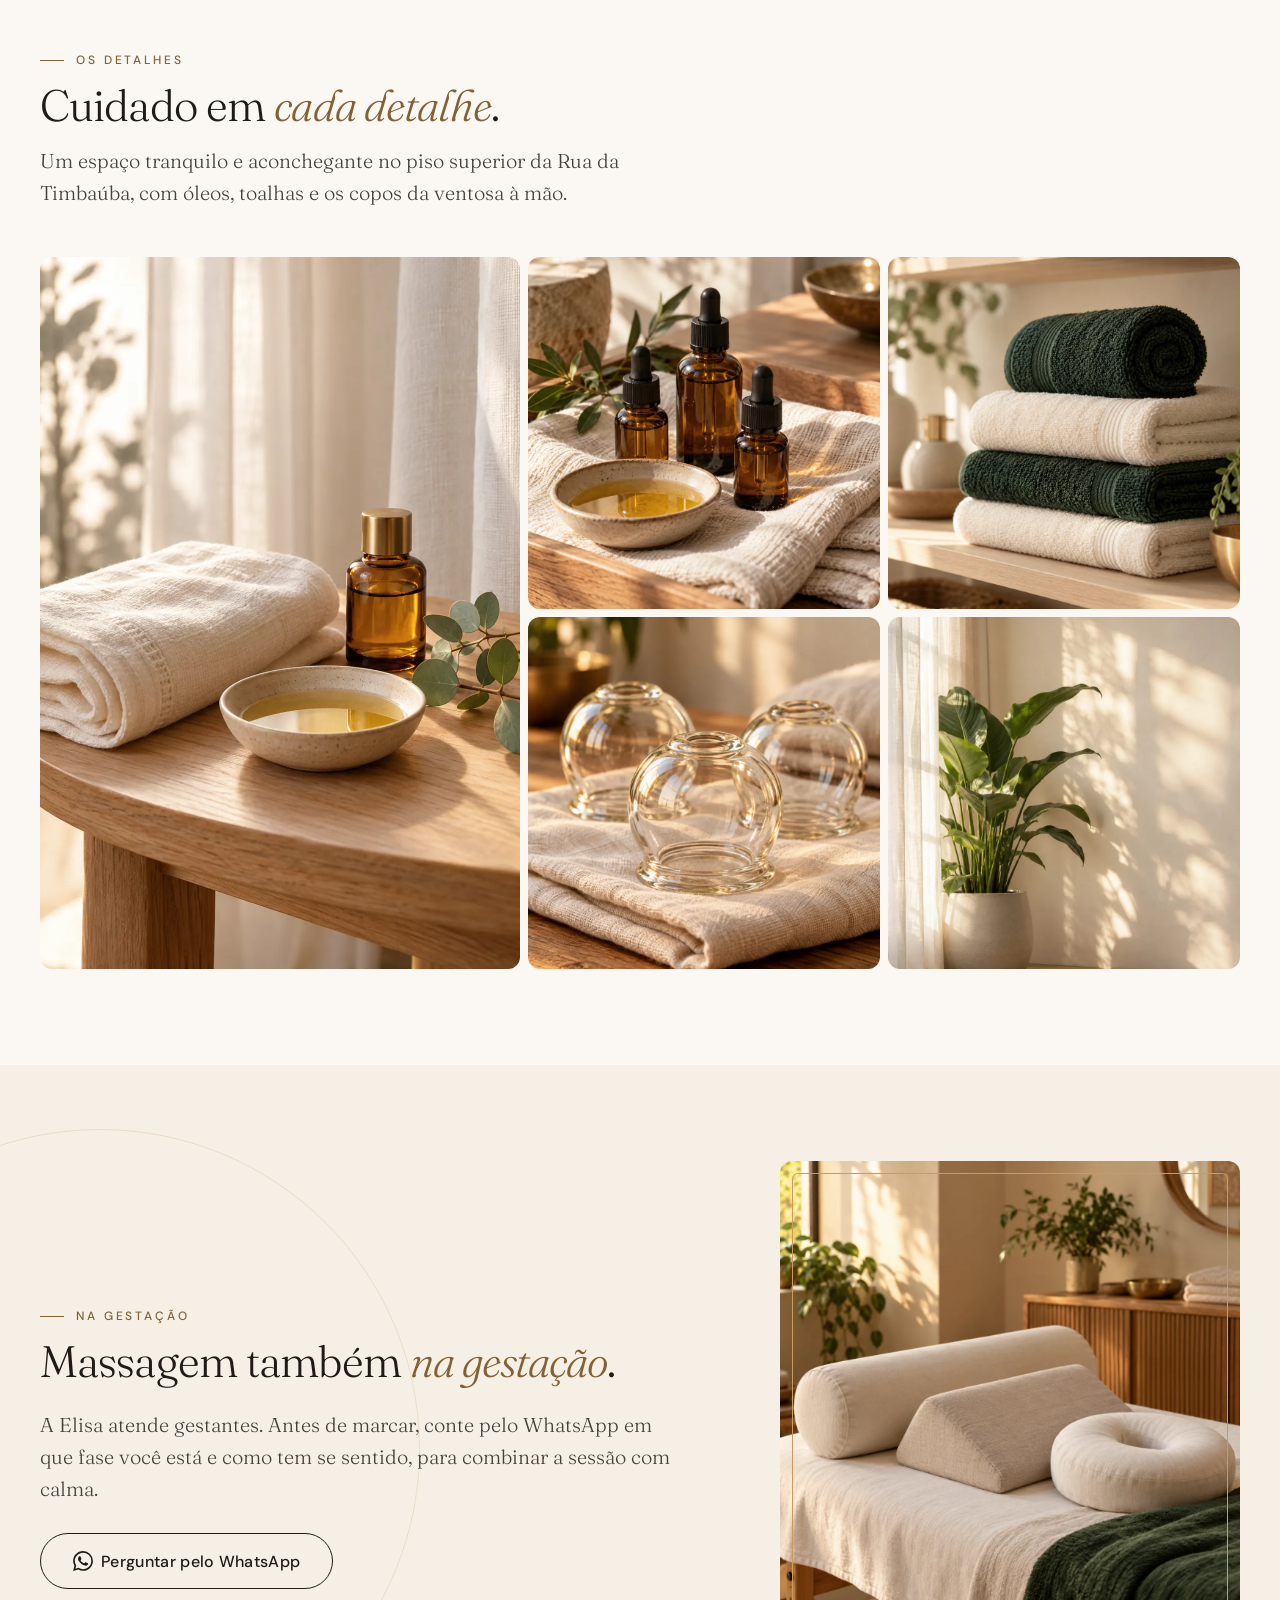
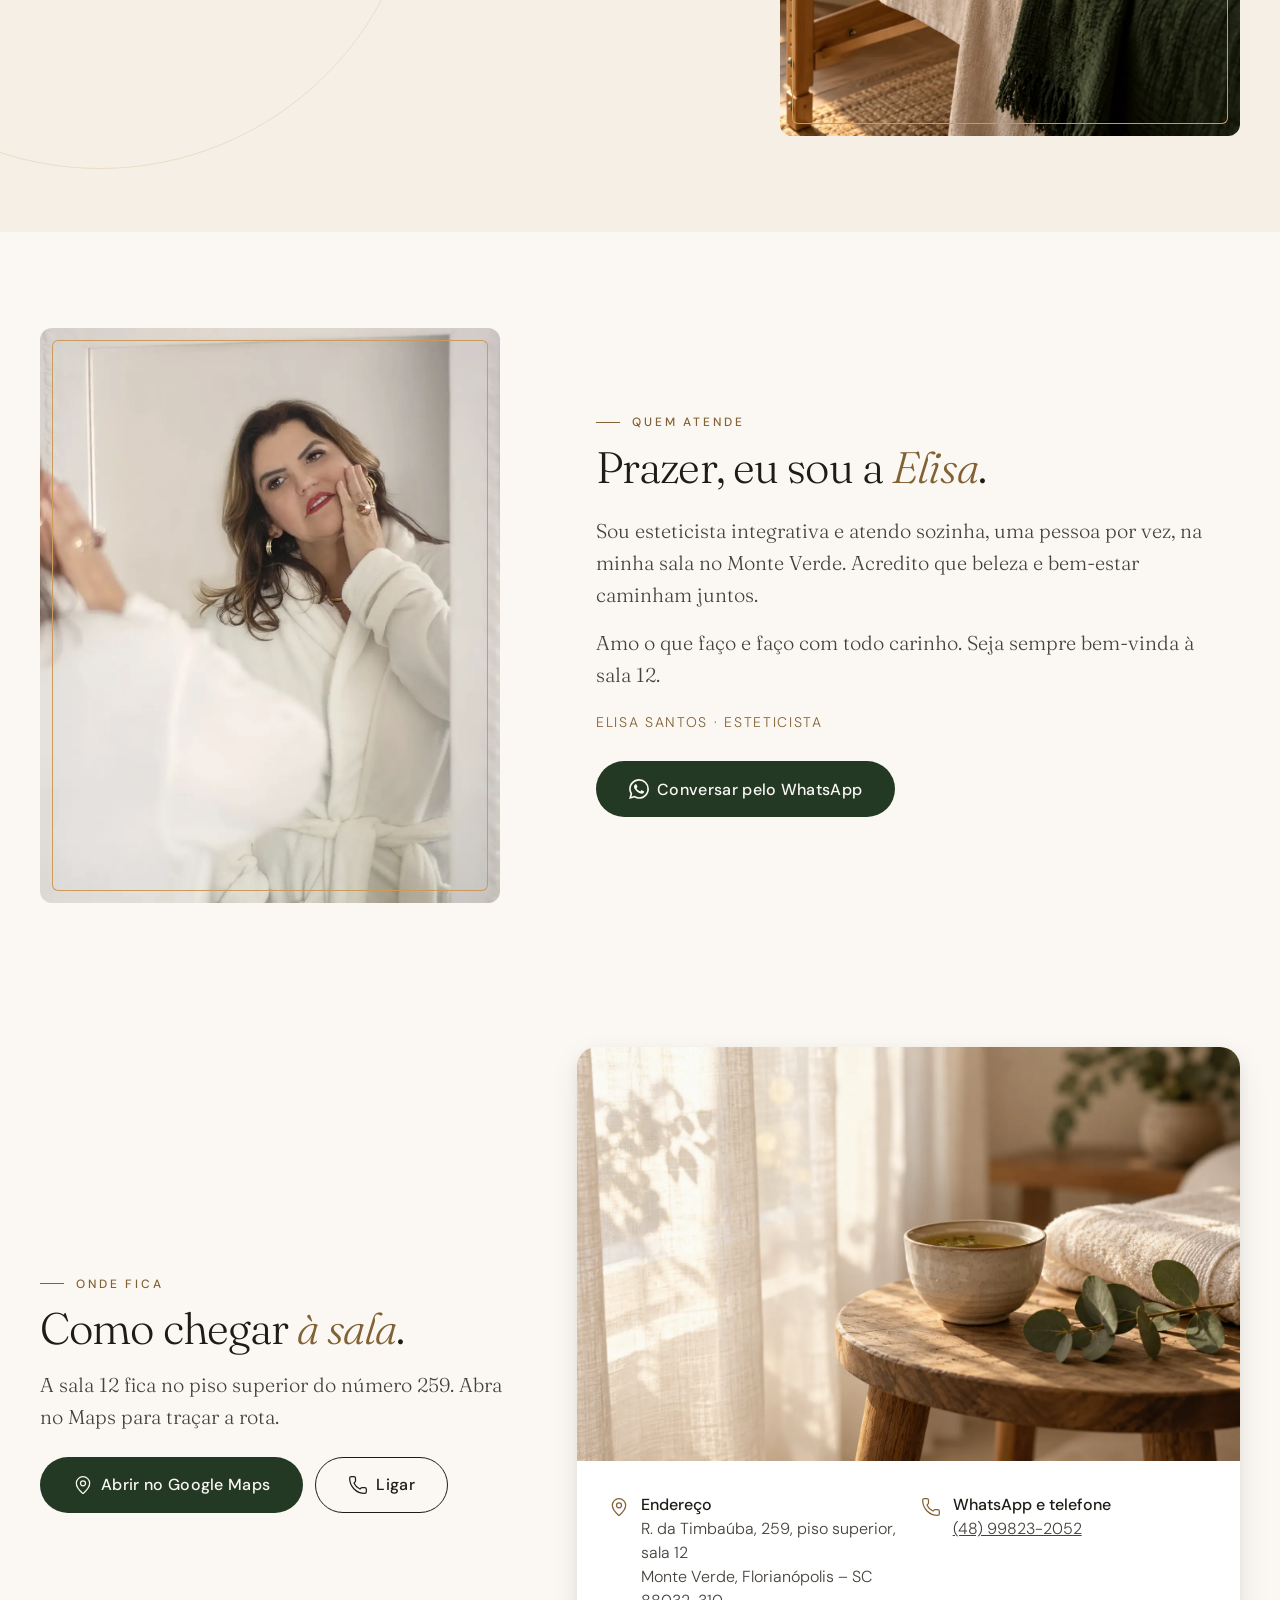
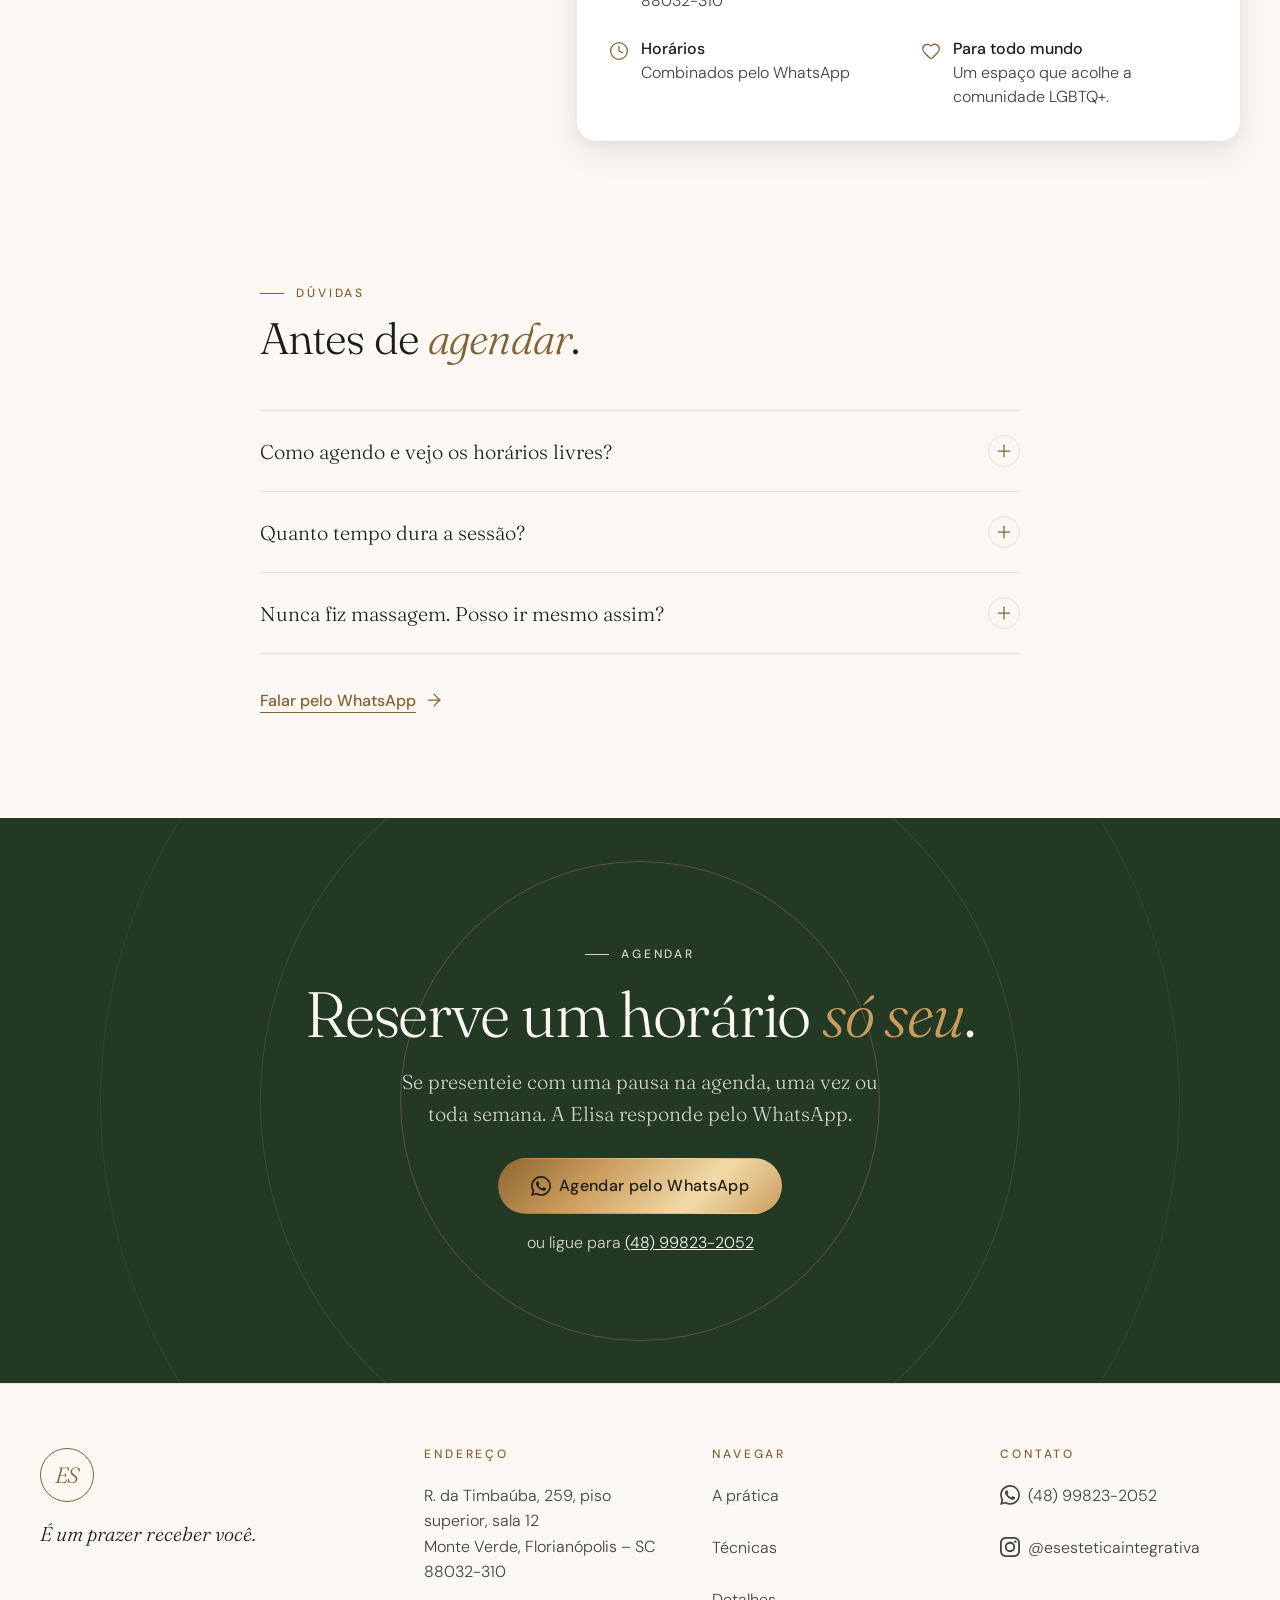
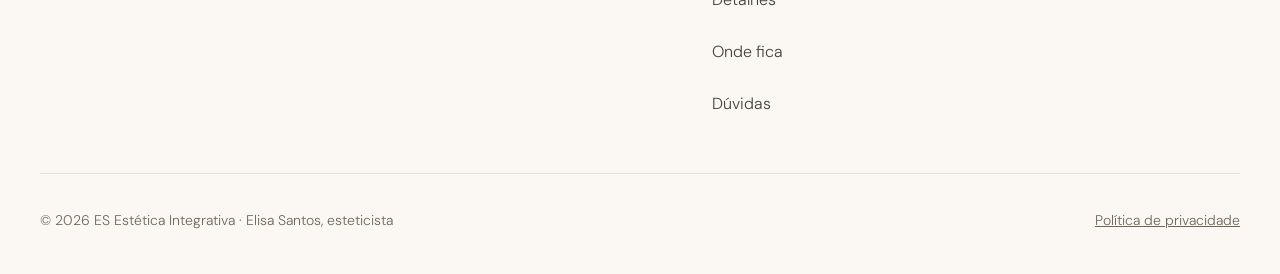
==== commit d971749f: "Revisão via Claude Desktop 2026-10-15 15:43" ====
--- a/index.html
+++ b/index.html
@@ -121,9 +121,7 @@
     <div class="container">
       <ul class="confianca" role="list">
         <li class="mov mov--fade"><span class="confianca__rotulo">Atendimento</span><span class="confianca__dado">Individual, com a Elisa</span></li>
-        <li class="mov mov--fade"><span class="confianca__rotulo">Endereço</span><span class="confianca__dado">Sala 12, Monte Verde</span></li>
-        <li class="mov mov--fade"><span class="confianca__rotulo">Agenda</span><span class="confianca__dado">Hora marcada pelo WhatsApp</span></li>
-        <li class="mov mov--fade"><span class="confianca__rotulo">Gestação</span><span class="confianca__dado">Atende gestantes</span></li>
+        <li class="mov mov--fade"><span class="confianca__rotulo">Endereço</span><span class="confianca__dado">R. da Timbaúba, 259, sala 12 · Monte Verde, Florianópolis</span></li>
       </ul>
     </div>
   </section>
--- a/assets/css/style.css
+++ b/assets/css/style.css
@@ -232,9 +232,9 @@
 .confianca li { display: grid; gap: var(--space-1); align-content: start; padding: var(--space-4) var(--space-3) var(--space-4) 0; border-bottom: 1px solid rgba(202, 155, 92, .2); }
 .confianca__rotulo { font-family: var(--fonte-ui); font-size: 0.75rem; letter-spacing: 0.16em; text-transform: uppercase; color: var(--creme-2); }
 .confianca__dado { font-family: var(--fonte-ui); font-size: 1rem; line-height: 1.4; color: var(--creme); }
-@media (max-width: 399px) { .confianca { grid-template-columns: 1fr; } }
-@media (min-width: 900px) {
-  .confianca { grid-template-columns: repeat(4, 1fr); }
+@media (max-width: 599px) { .confianca { grid-template-columns: 1fr; } }
+@media (min-width: 900px) {
+  .confianca { grid-template-columns: repeat(2, 1fr); }
   .confianca li { padding-block: var(--space-5); border-bottom: 0; }
 }
 
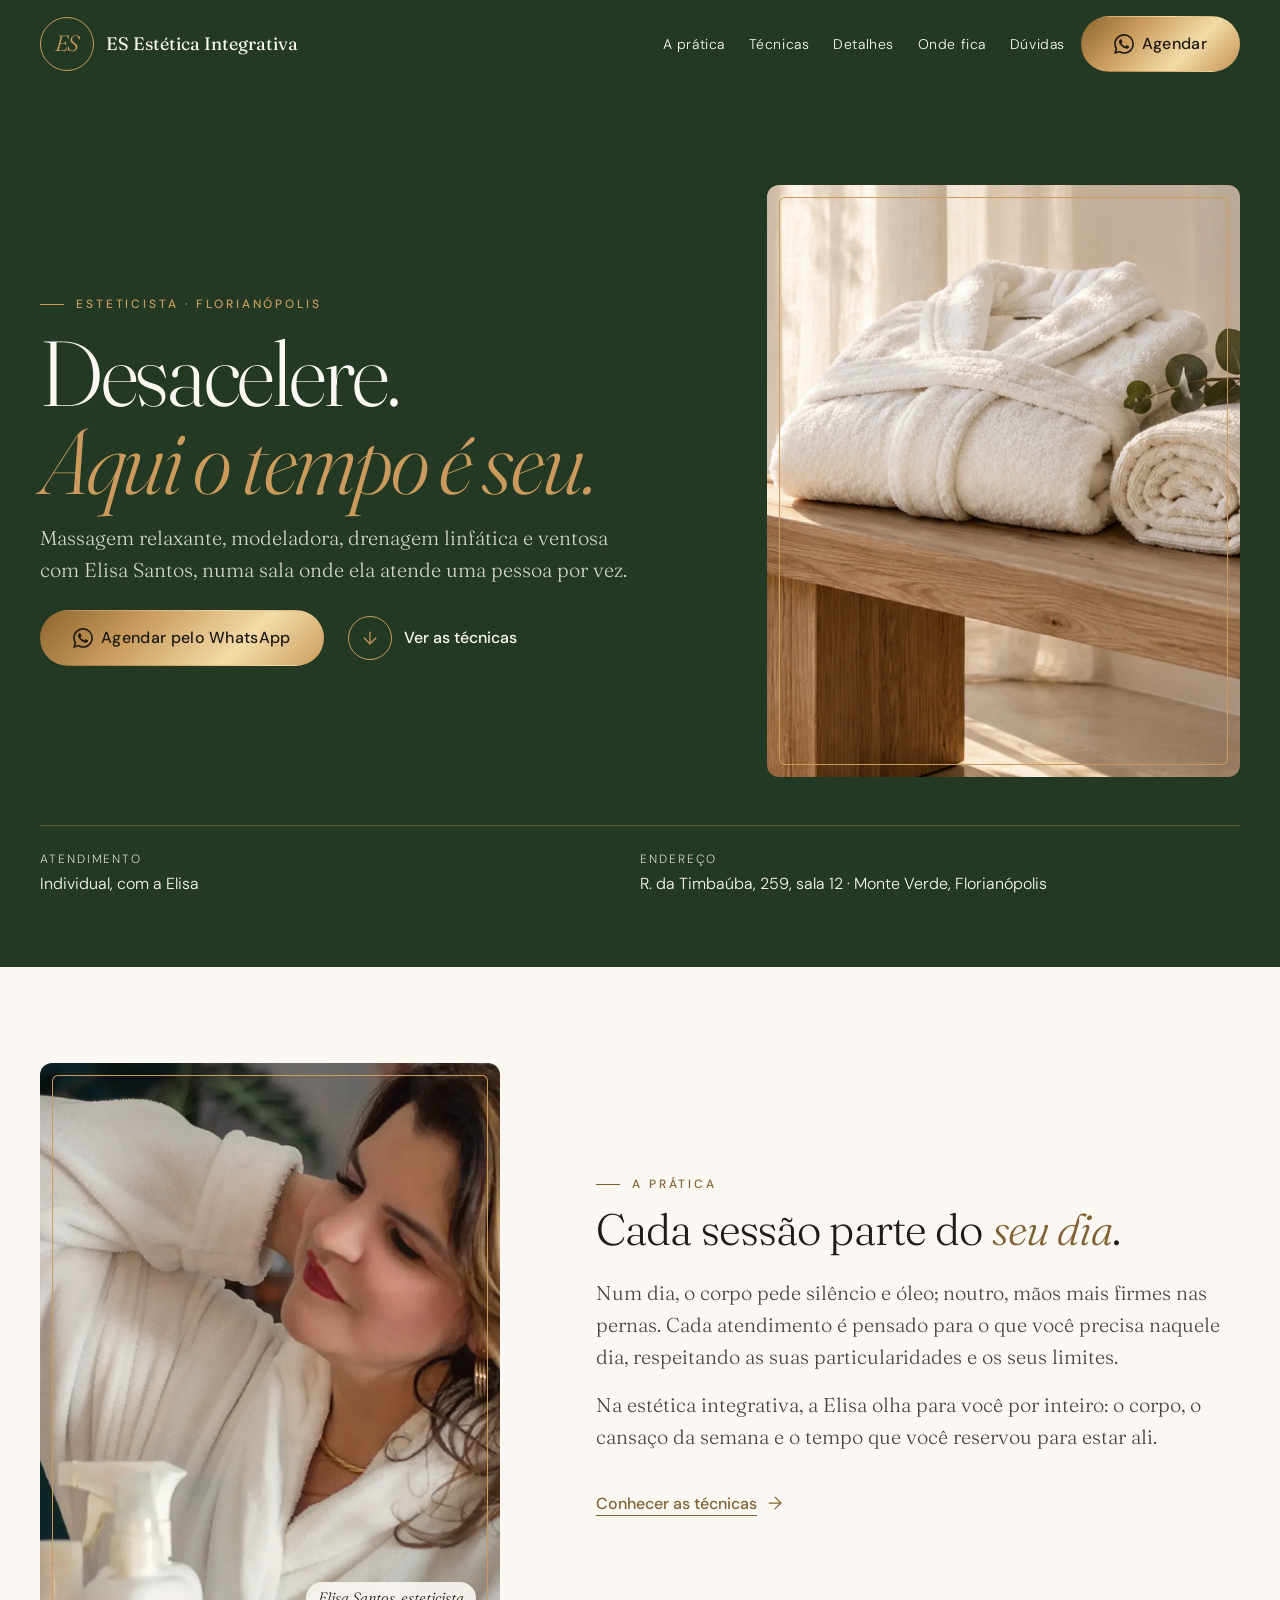
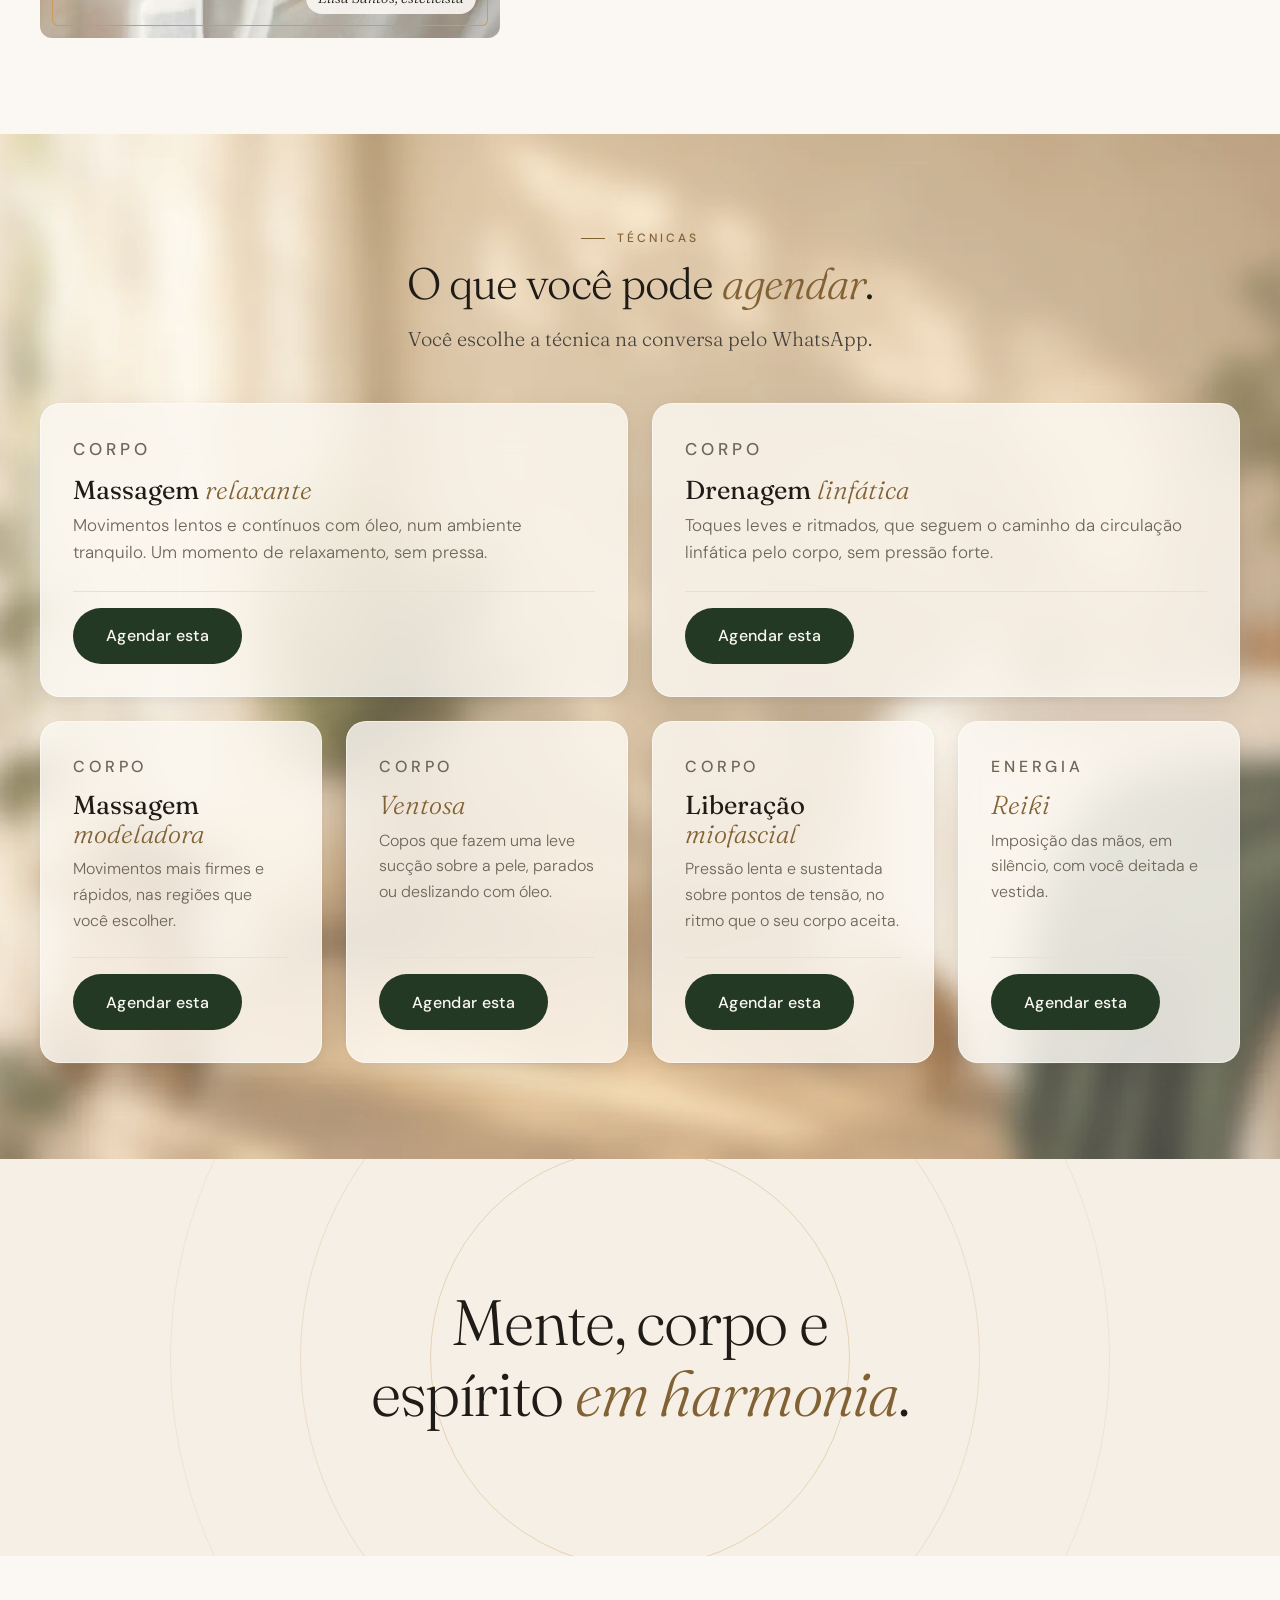
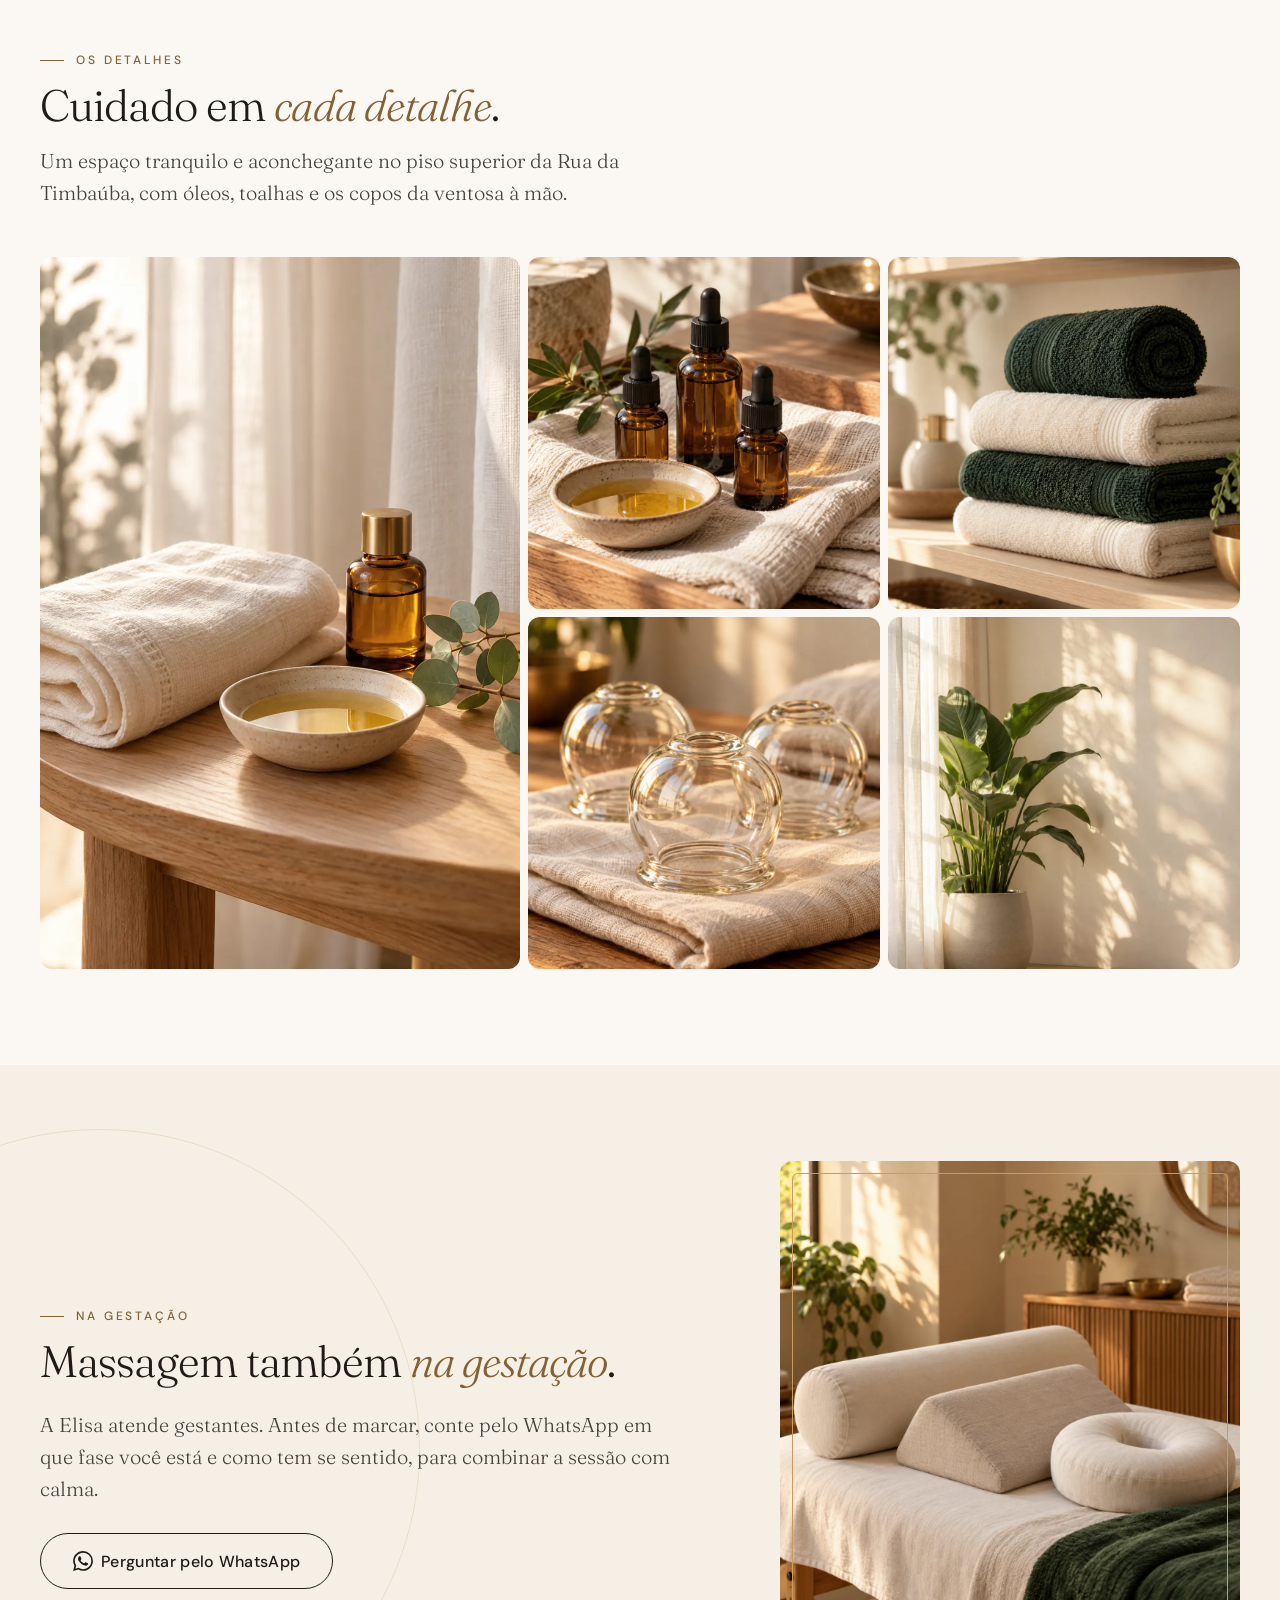
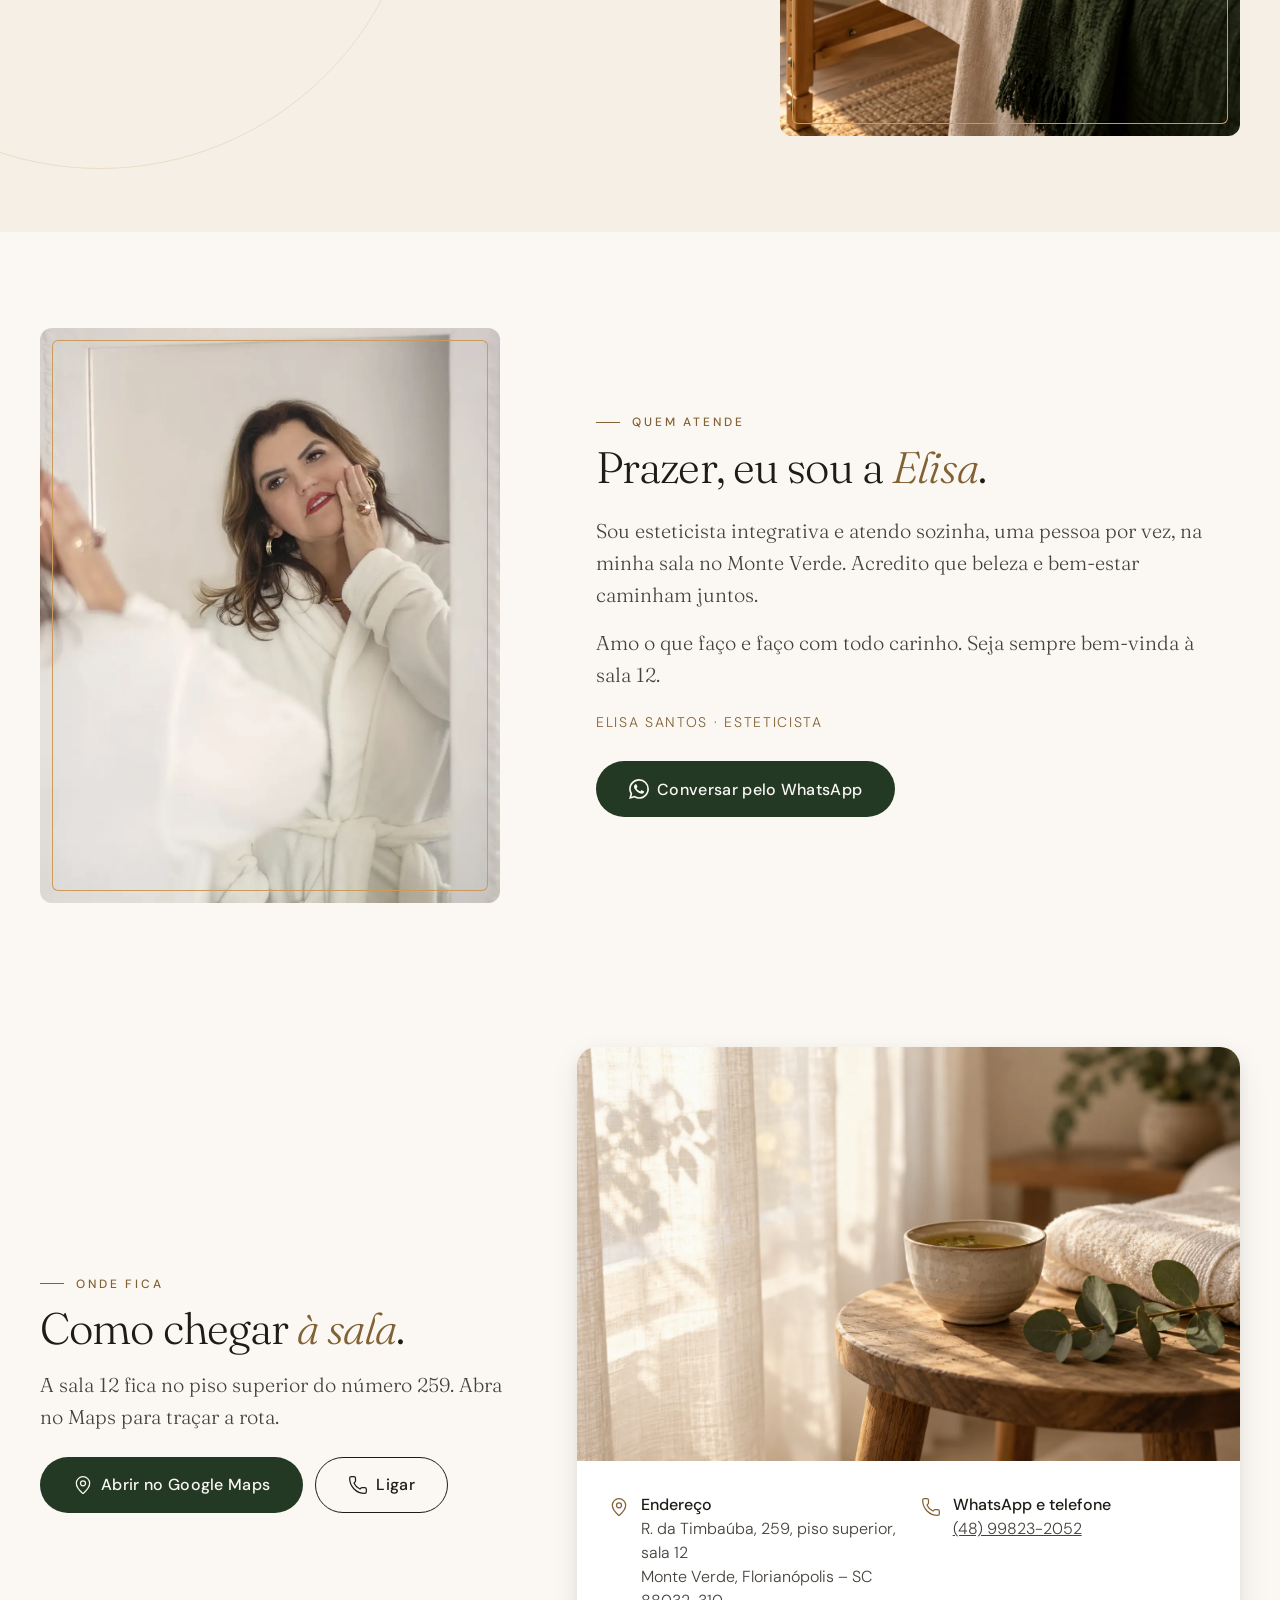
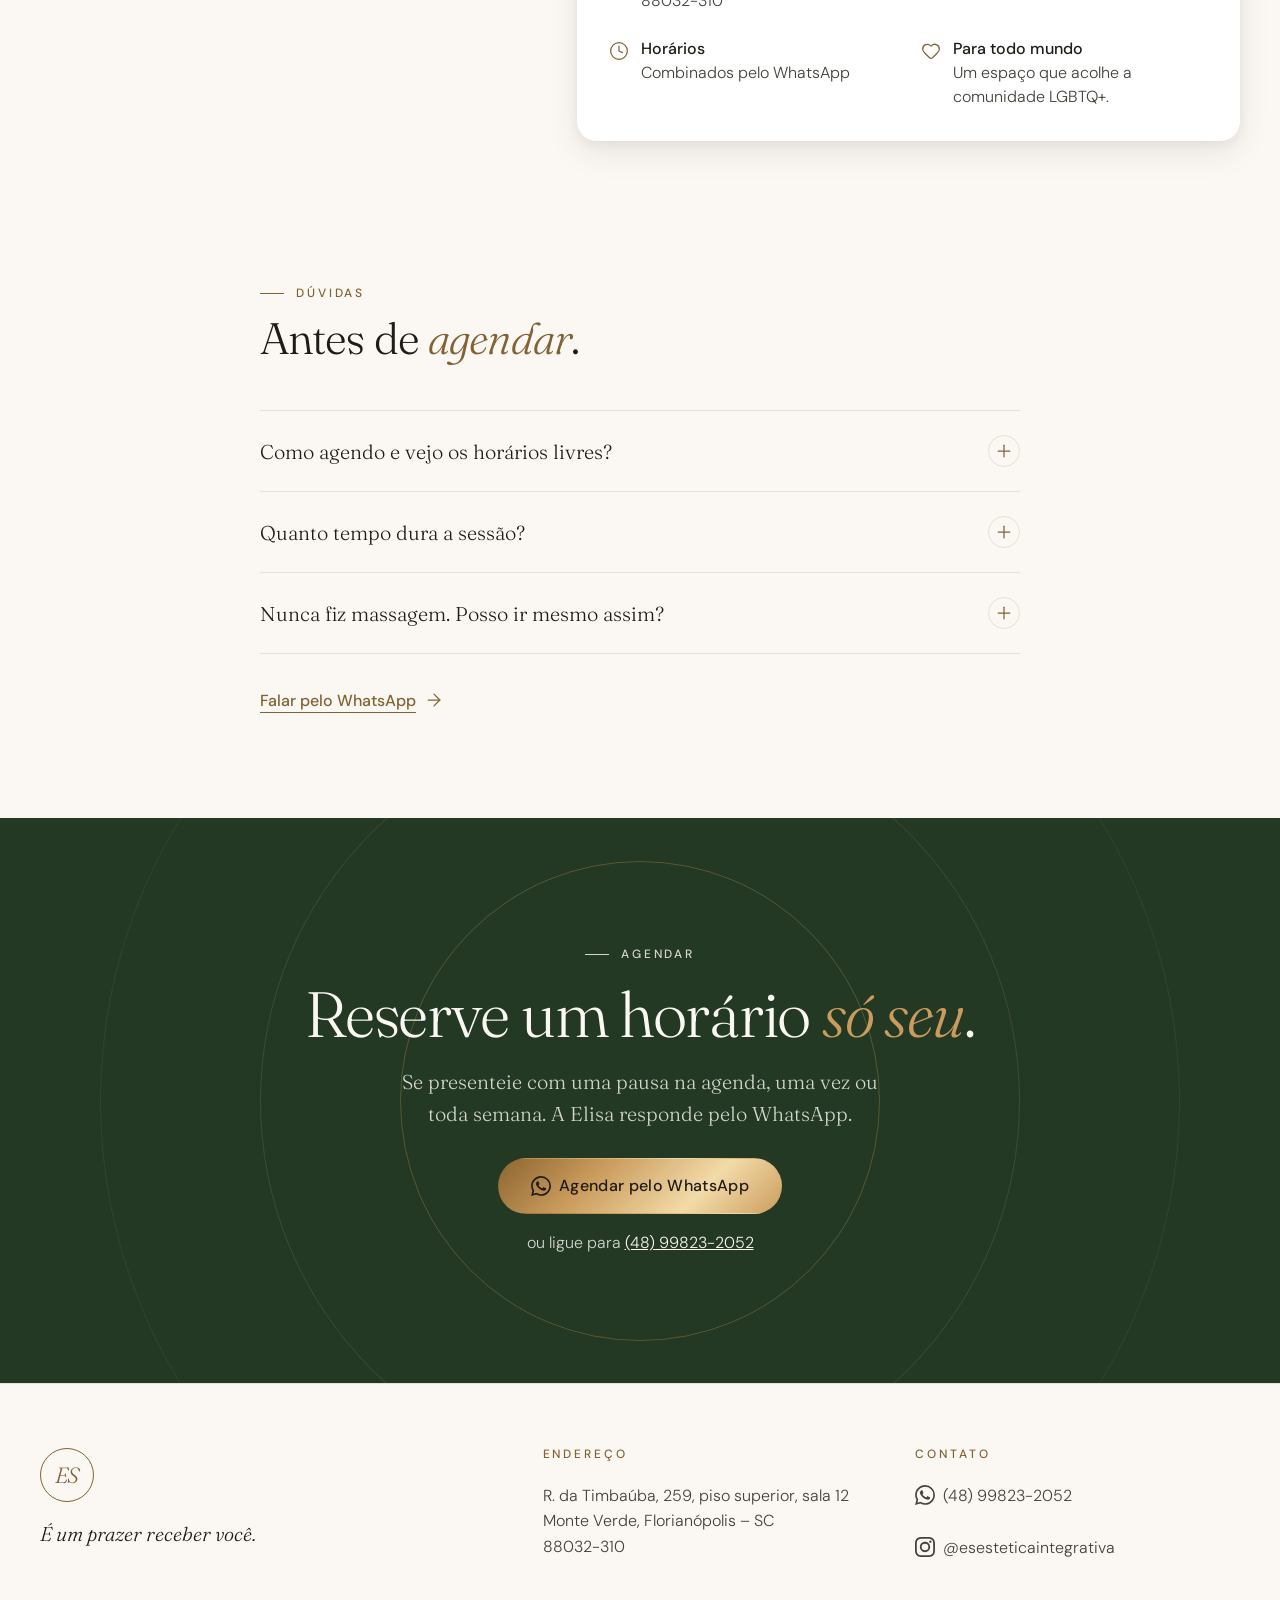
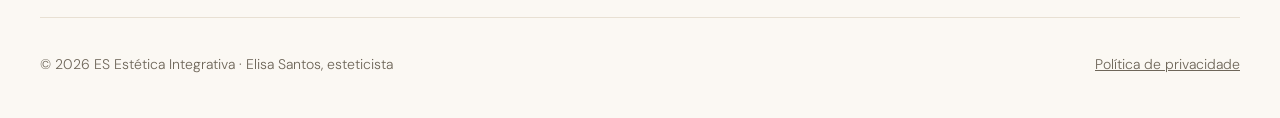
==== commit d0d5c147: "Revisão via Claude Desktop 2026-10-15 15:45" ====
--- a/index.html
+++ b/index.html
@@ -385,16 +385,6 @@
         <address>R. da Timbaúba, 259, piso superior, sala&nbsp;12<br>Monte Verde, Florianópolis – SC<br>88032-310</address>
       </div>
       <div>
-        <h2>Navegar</h2>
-        <ul class="rodape__lista" role="list">
-          <li><a href="#pratica">A prática</a></li>
-          <li><a href="#tecnicas">Técnicas</a></li>
-          <li><a href="#detalhes">Detalhes</a></li>
-          <li><a href="#onde-fica">Onde fica</a></li>
-          <li><a href="#duvidas">Dúvidas</a></li>
-        </ul>
-      </div>
-      <div>
         <h2>Contato</h2>
         <ul class="rodape__lista" role="list">
           <li><a href="https://wa.me/5548998232052?text=Ol%C3%A1%2C%20Elisa%21%20Vim%20pelo%20site%20e%20gostaria%20de%20agendar%20um%20hor%C3%A1rio."><svg class="icone icone--marca" width="24" height="24" fill="currentColor" aria-hidden="true" focusable="false" role="img" viewBox="0 0 24 24" xmlns="http://www.w3.org/2000/svg"><path d="M17.472 14.382c-.297-.149-1.758-.867-2.03-.967-.273-.099-.471-.148-.67.15-.197.297-.767.966-.94 1.164-.173.199-.347.223-.644.075-.297-.15-1.255-.463-2.39-1.475-.883-.788-1.48-1.761-1.653-2.059-.173-.297-.018-.458.13-.606.134-.133.298-.347.446-.52.149-.174.198-.298.298-.497.099-.198.05-.371-.025-.52-.075-.149-.669-1.612-.916-2.207-.242-.579-.487-.5-.669-.51-.173-.008-.371-.01-.57-.01-.198 0-.52.074-.792.372-.272.297-1.04 1.016-1.04 2.479 0 1.462 1.065 2.875 1.213 3.074.149.198 2.096 3.2 5.077 4.487.709.306 1.262.489 1.694.625.712.227 1.36.195 1.871.118.571-.085 1.758-.719 2.006-1.413.248-.694.248-1.289.173-1.413-.074-.124-.272-.198-.57-.347m-5.421 7.403h-.004a9.87 9.87 0 01-5.031-1.378l-.361-.214-3.741.982.998-3.648-.235-.374a9.86 9.86 0 01-1.51-5.26c.001-5.45 4.436-9.884 9.888-9.884 2.64 0 5.122 1.03 6.988 2.898a9.825 9.825 0 012.893 6.994c-.003 5.45-4.437 9.884-9.885 9.884m8.413-18.297A11.815 11.815 0 0012.05 0C5.495 0 .16 5.335.157 11.892c0 2.096.547 4.142 1.588 5.945L.057 24l6.305-1.654a11.882 11.882 0 005.683 1.448h.005c6.554 0 11.89-5.335 11.893-11.893a11.821 11.821 0 00-3.48-8.413Z"/></svg><span>(48) 99823-2052</span></a></li>
--- a/assets/css/style.css
+++ b/assets/css/style.css
@@ -439,7 +439,7 @@
   body:has(.whatsapp-fixo) { padding-bottom: 0; }
   .rodape { padding-block-end: calc(var(--space-9) + var(--space-4)); }
 }
-@media (min-width: 900px) { .rodape__grade { grid-template-columns: 1.4fr 1fr 1fr 1fr; gap: var(--space-7); } }
+@media (min-width: 900px) { .rodape__grade { grid-template-columns: 1.4fr 1fr 1fr; gap: var(--space-7); } }
 
 /* ---------- Barra fixa do celular (WhatsApp + Ligar) ---------- */
 .whatsapp-fixo { gap: var(--space-2); }
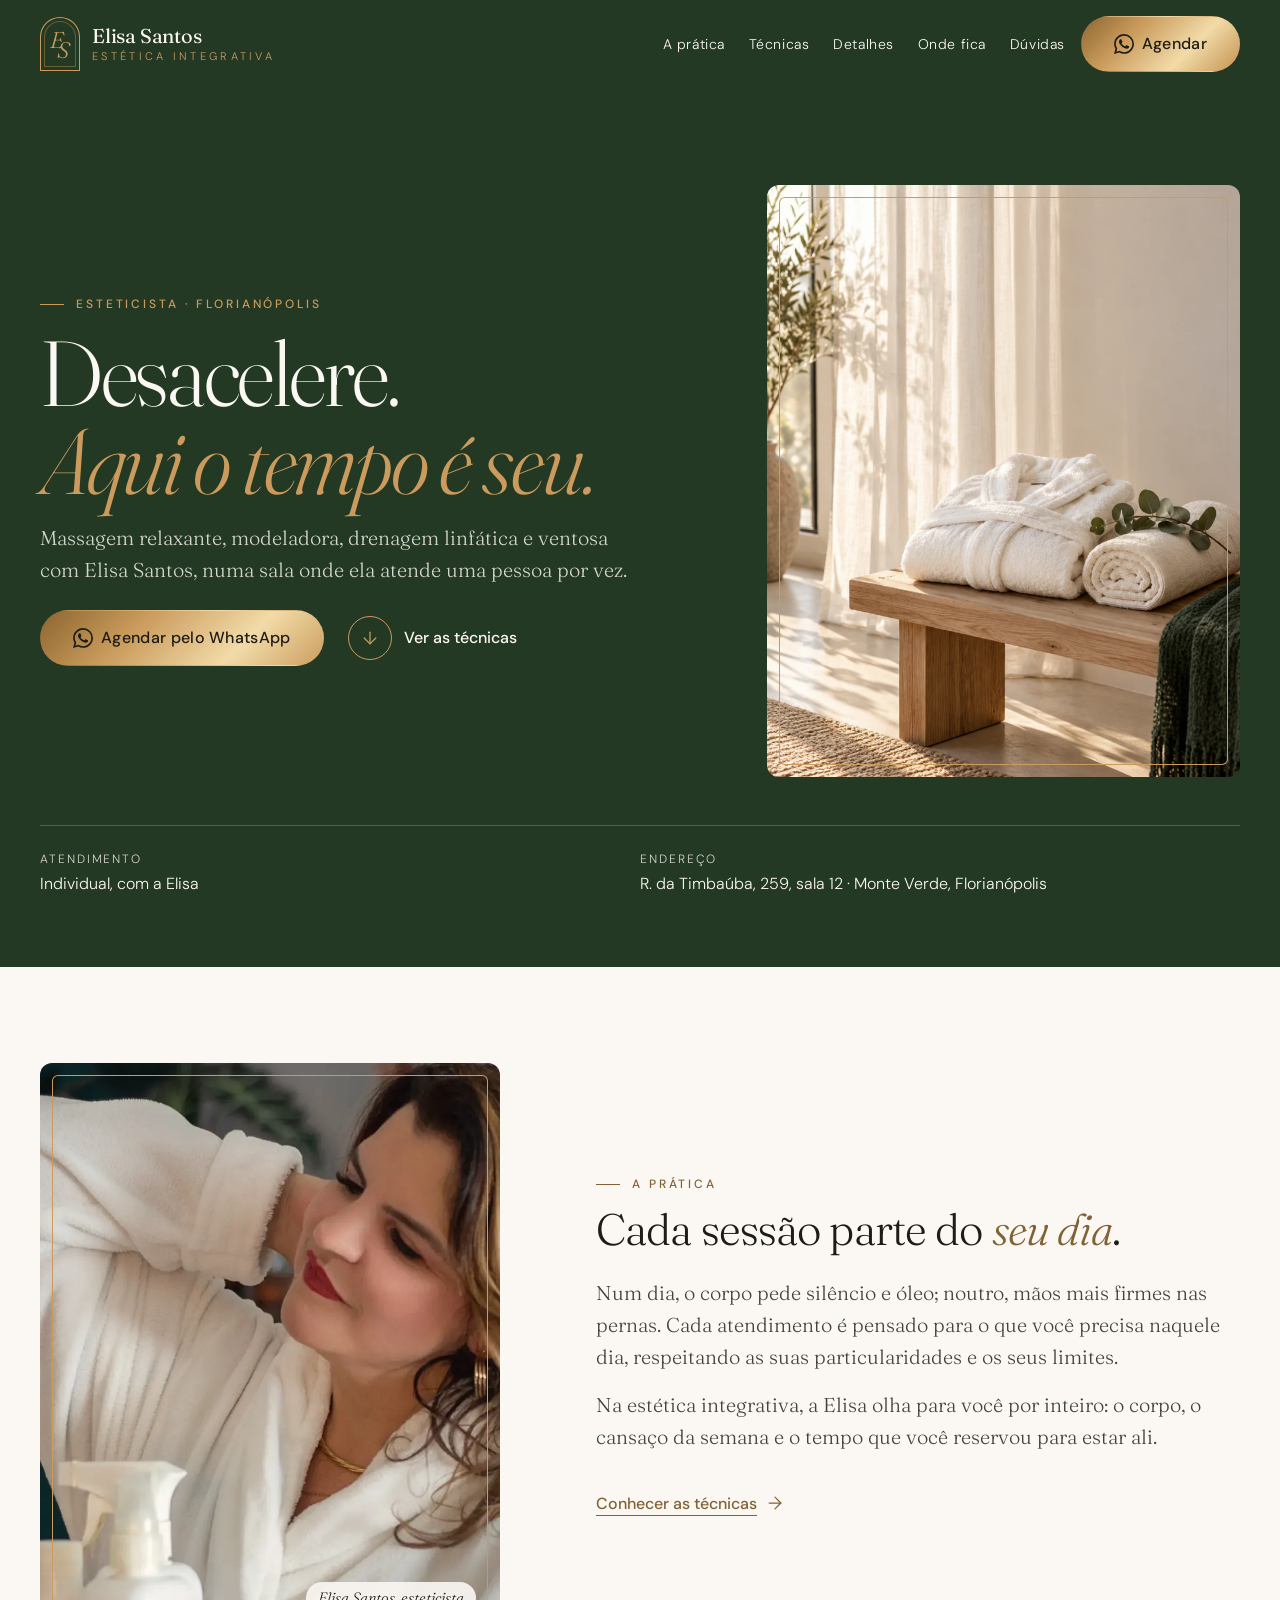
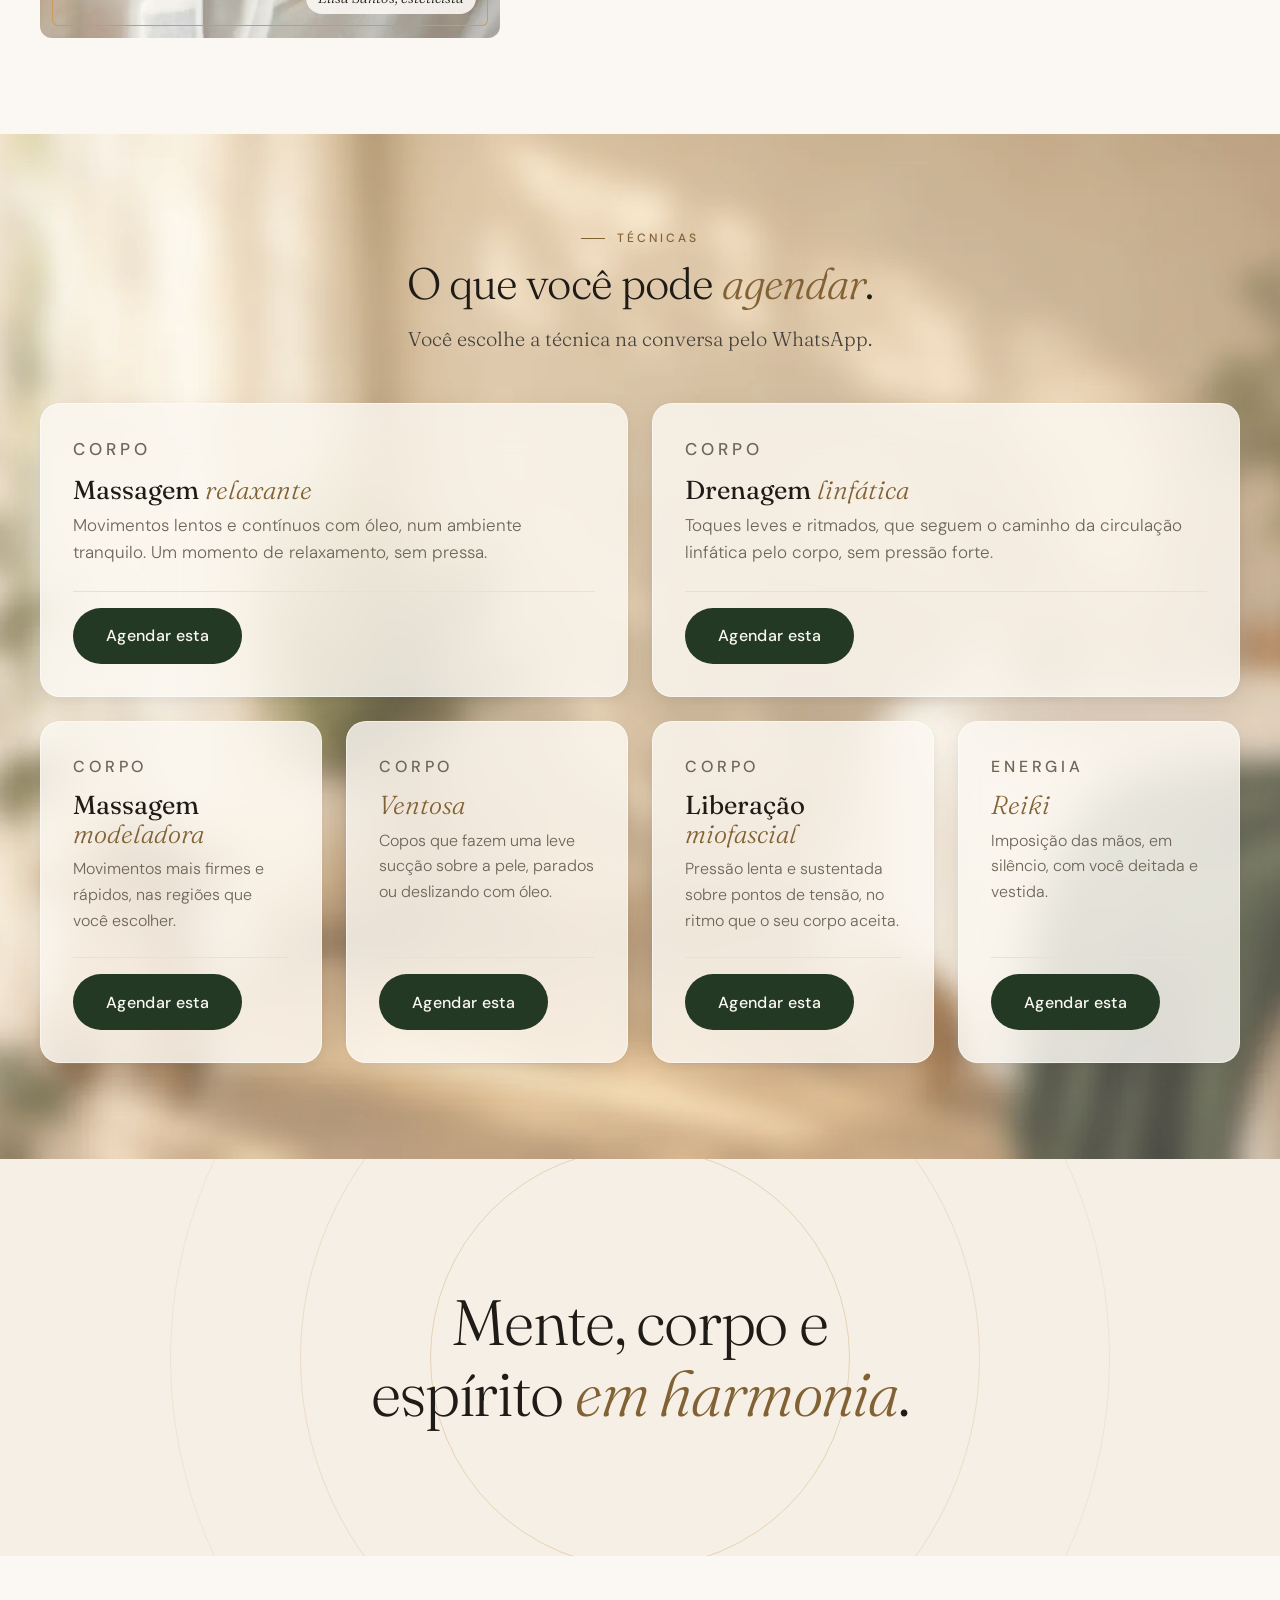
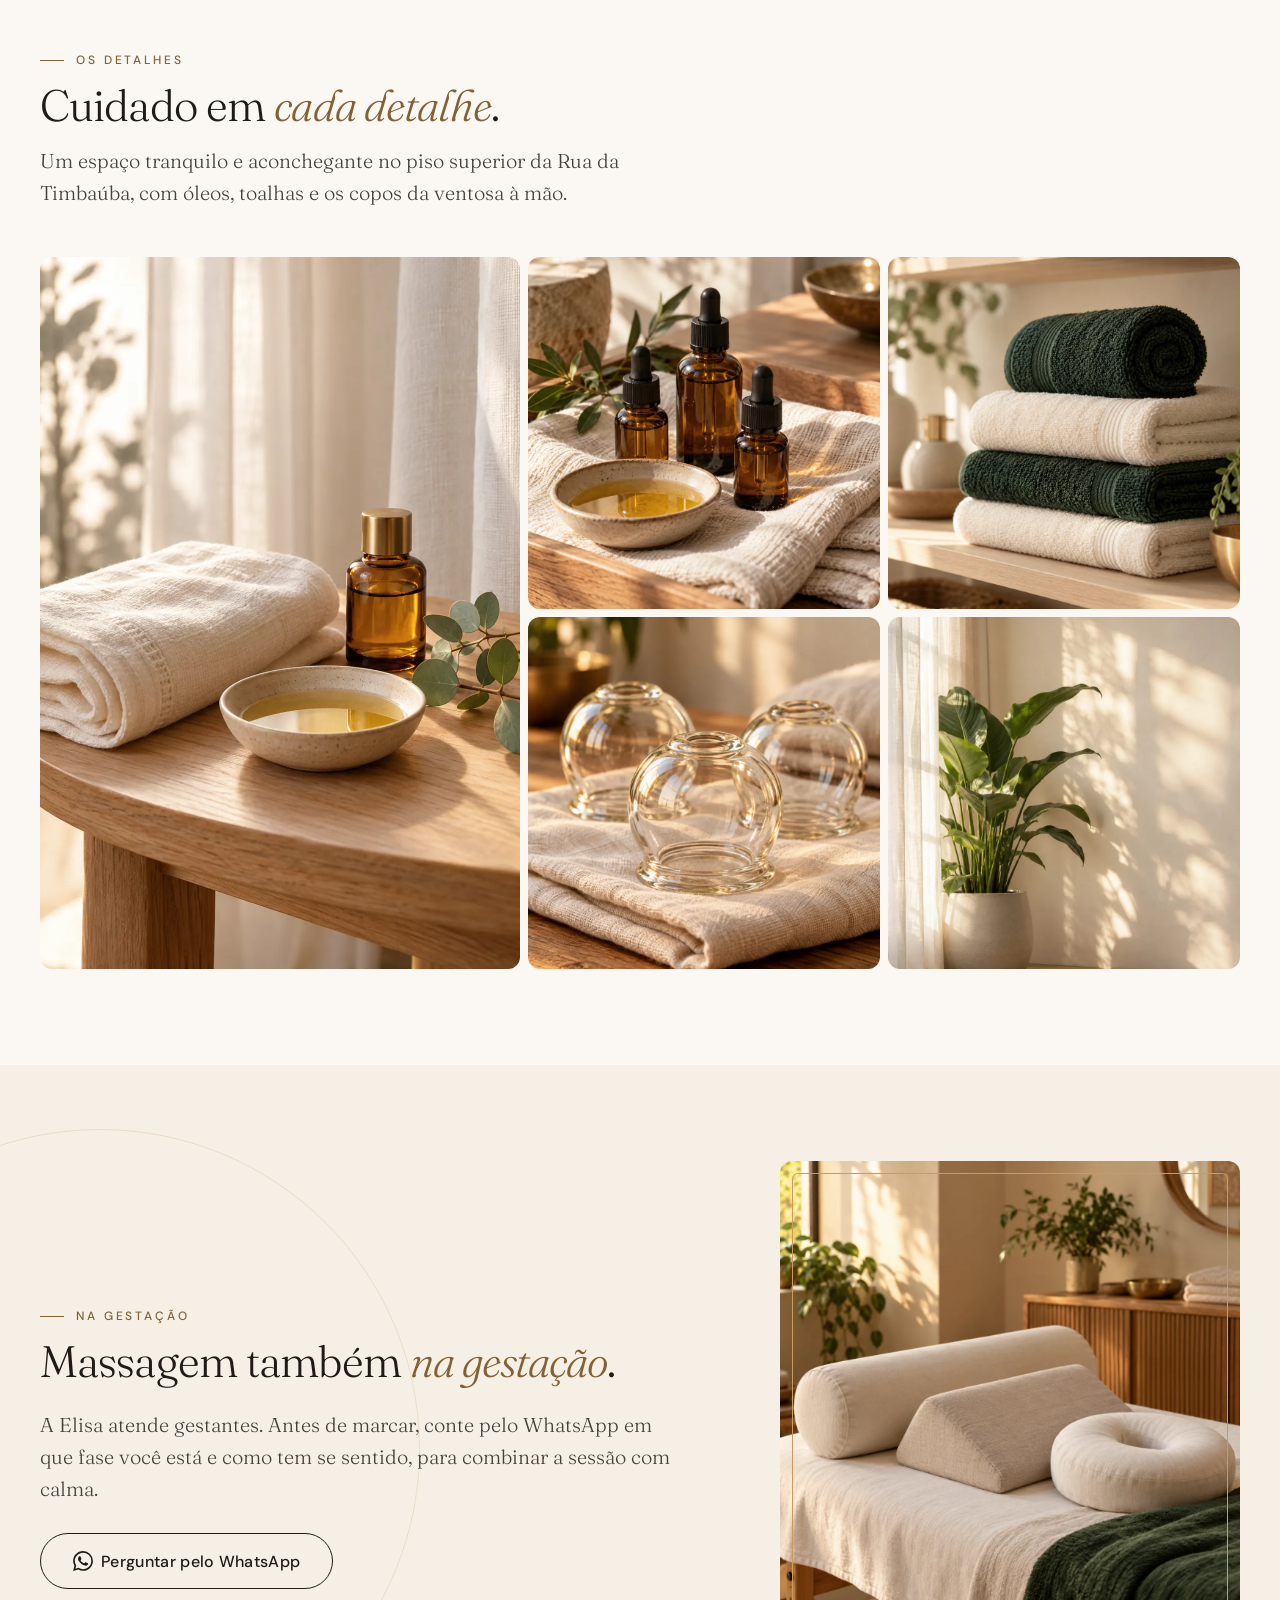
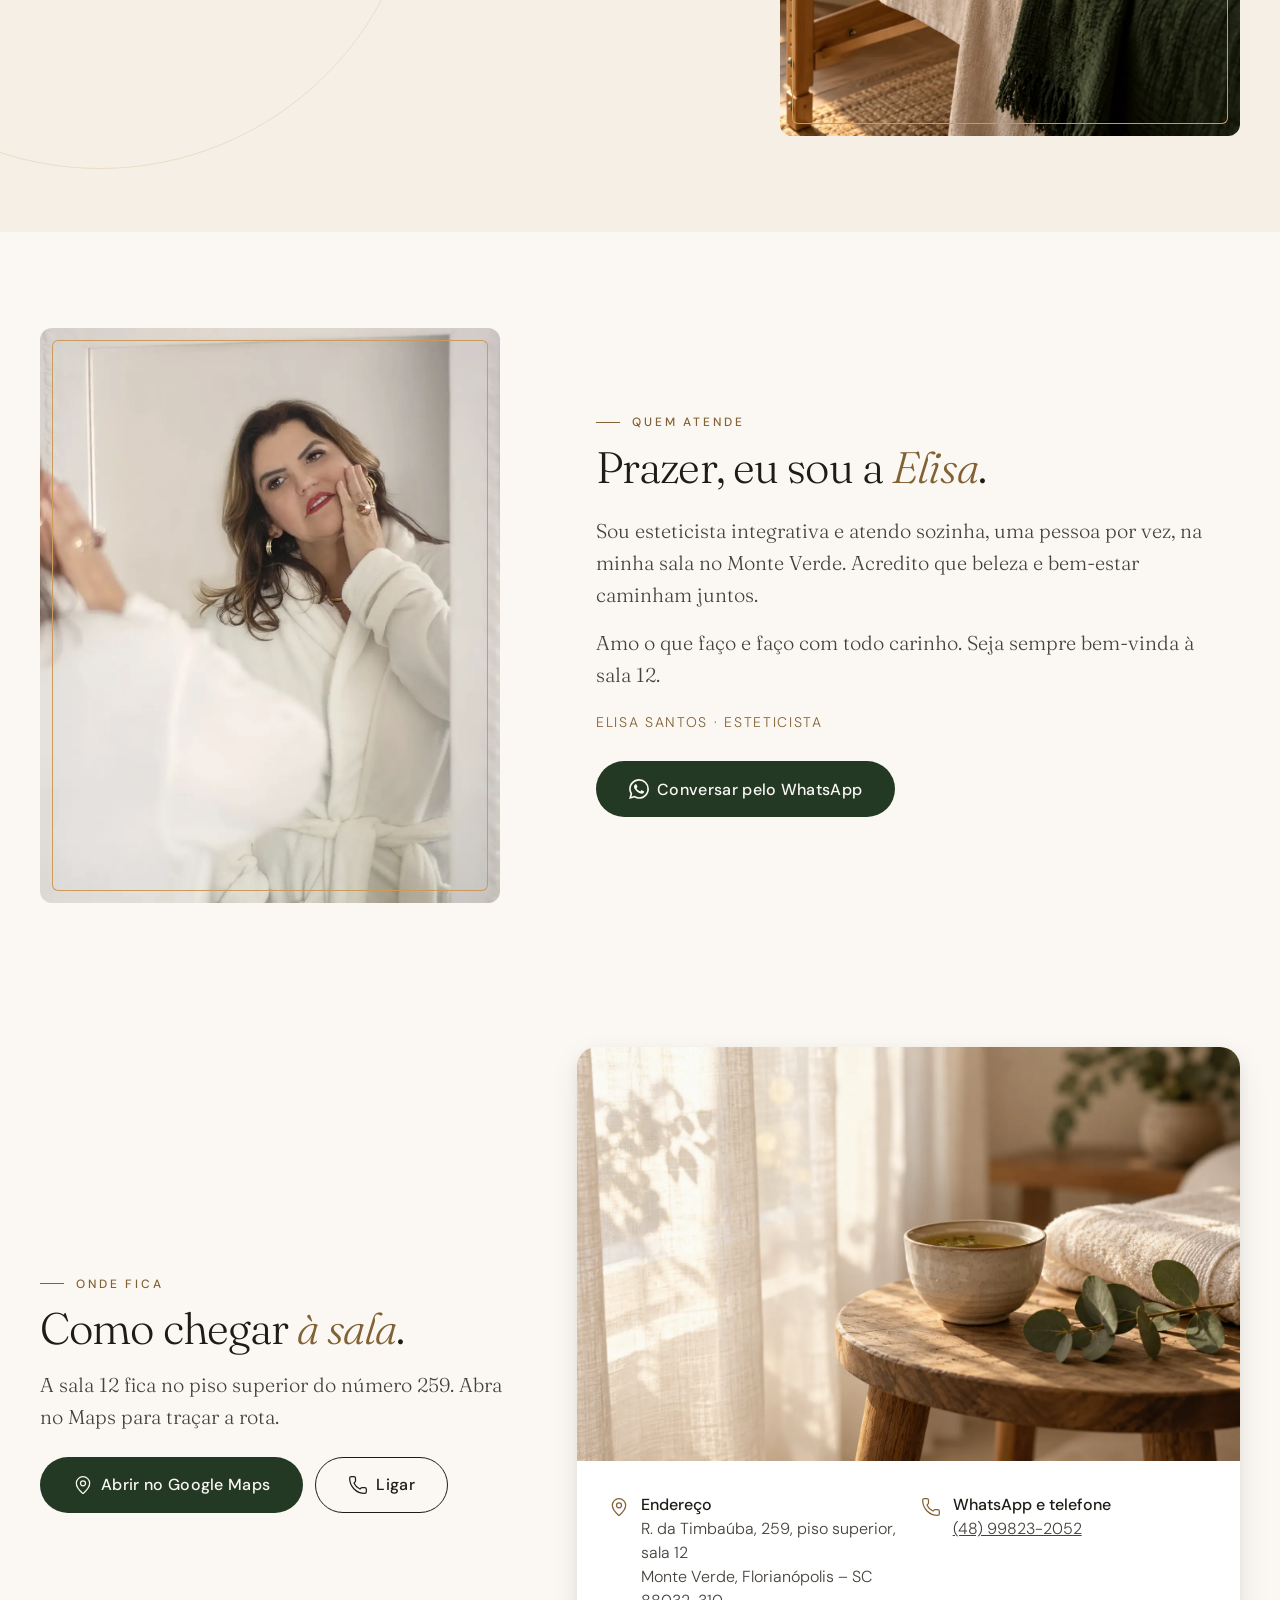
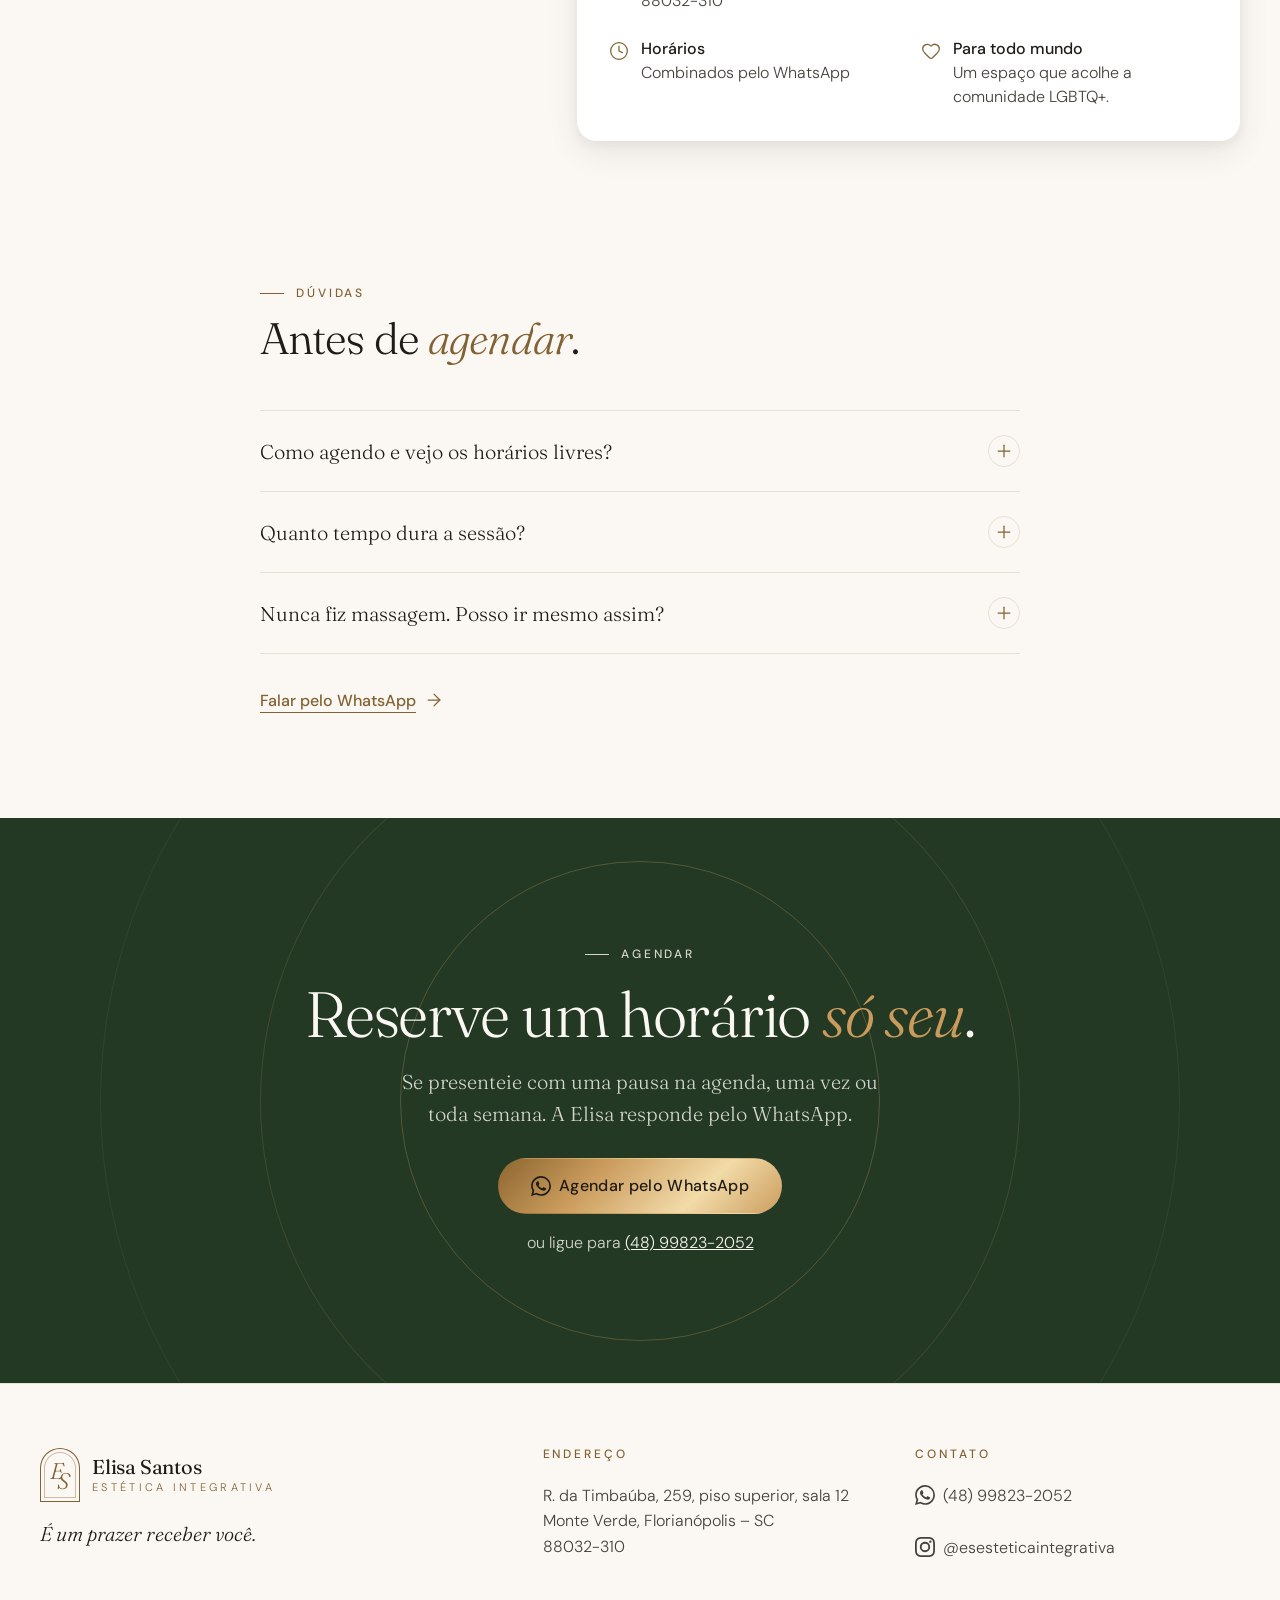
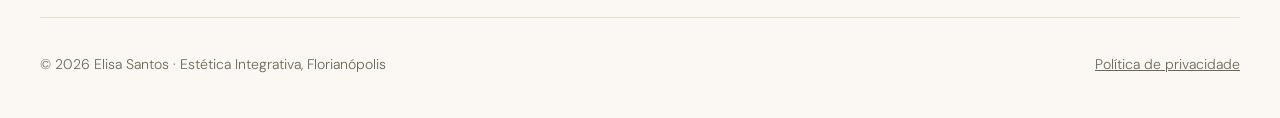
==== commit 2405ffdb: "Revisão via Claude Desktop 2026-10-15 16:34" ====
--- a/index.html
+++ b/index.html
@@ -61,9 +61,9 @@
 
 <header class="cabecalho" data-header>
   <div class="container cabecalho__linha">
-    <a class="marca" href="#inicio" aria-label="ES Estética Integrativa, início">
-      <span class="mono" aria-hidden="true">ES</span>
-      <span class="marca__nome">ES Estética Integrativa</span>
+    <a class="marca" href="#inicio" aria-label="Elisa Santos, Estética Integrativa, início">
+      <span class="mono" aria-hidden="true"><span class="mono__e">E</span><span class="mono__s">S</span></span>
+      <span class="marca__nome"><span class="marca__nome-principal">Elisa Santos</span><span class="marca__nome-sub">Estética Integrativa</span></span>
     </a>
     <nav class="cabecalho__nav" aria-label="Principal">
       <ul role="list">
@@ -377,7 +377,7 @@
   <div class="container">
     <div class="rodape__grade">
       <div class="rodape__marca">
-        <span class="mono" aria-hidden="true">ES</span>
+        <span class="marca marca--rodape"><span class="mono" aria-hidden="true"><span class="mono__e">E</span><span class="mono__s">S</span></span><span class="marca__nome"><span class="marca__nome-principal">Elisa Santos</span><span class="marca__nome-sub">Estética Integrativa</span></span></span>
         <p class="rodape__frase">É um prazer receber você.</p>
       </div>
       <div>
@@ -393,7 +393,7 @@
       </div>
     </div>
     <div class="rodape__base">
-      <p>© 2026 ES Estética Integrativa · Elisa Santos, esteticista</p>
+      <p>© 2026 Elisa Santos · Estética Integrativa, Florianópolis</p>
       <a href="politica-de-privacidade.html">Política de privacidade</a>
     </div>
   </div>
--- a/assets/css/style.css
+++ b/assets/css/style.css
@@ -90,13 +90,22 @@
 .link-seta .icone { width: var(--icone-linha); height: var(--icone-linha); transition: transform .15s var(--curva); }
 .link-seta:hover .icone, .link-seta:focus-visible .icone { transform: translateX(4px); }
 
-/* ---------- Monograma ---------- */
+/* ---------- Monograma (arco duplo + E e S entrelaçados; revisão do Armin 15/10/2026) ---------- */
 .mono {
-  display: inline-grid; place-items: center; flex-shrink: 0;
-  width: 54px; height: 54px; border-radius: 50%; border: 1px solid var(--ouro);
-  font-family: var(--fonte-titulo); font-style: italic; font-weight: 300; font-size: 1.375rem; letter-spacing: -0.04em;
+  --mono-w: 40px; --mono-h: 54px;
+  position: relative; display: inline-block; flex-shrink: 0;
+  width: var(--mono-w); height: var(--mono-h);
+  border: 1px solid var(--ouro); border-radius: 999px 999px 3px 3px;
+  font-family: var(--fonte-titulo); font-style: italic; font-weight: 300; font-size: calc(var(--mono-h) * .42); line-height: 1;
   color: var(--ouro); transition: width .15s var(--curva), height .15s var(--curva);
 }
+.mono::before {
+  content: ""; position: absolute; inset: 3px; border: 1px solid currentColor; opacity: .4;
+  border-radius: 999px 999px 1px 1px;
+}
+.mono__e, .mono__s { position: absolute; left: 50%; top: 50%; }
+.mono__e { transform: translate(-72%, -66%); }
+.mono__s { transform: translate(-22%, -24%); }
 
 /* ---------- Cabeçalho ---------- */
 .cabecalho {
@@ -113,10 +122,13 @@
 @supports not ((backdrop-filter: blur(1px)) or (-webkit-backdrop-filter: blur(1px))) {
   .cabecalho[data-rolado], .pagina-clara .cabecalho { background: rgba(251, 248, 243, .96); }
 }
-.cabecalho[data-rolado] .mono, .pagina-clara .cabecalho .mono { width: 40px; height: 40px; color: var(--ouro-texto); border-color: var(--ouro-texto); font-size: 1.125rem; }
+.cabecalho[data-rolado] .mono, .pagina-clara .cabecalho .mono { --mono-w: 32px; --mono-h: 44px; color: var(--ouro-texto); border-color: var(--ouro-texto); }
+.cabecalho[data-rolado] .marca__nome-sub, .pagina-clara .cabecalho .marca__nome-sub { color: var(--ouro-texto); }
 .cabecalho__linha { display: flex; align-items: center; gap: var(--space-4); }
 .marca { display: flex; align-items: center; gap: var(--space-3); flex-shrink: 0; text-decoration: none; min-width: 0; }
-.marca__nome { font-family: var(--fonte-titulo); font-weight: 400; font-size: 1.125rem; line-height: 1.15; }
+.marca__nome { display: grid; gap: 5px; }
+.marca__nome-principal { font-family: var(--fonte-titulo); font-weight: 400; font-size: 1.25rem; line-height: 1; letter-spacing: -0.01em; }
+.marca__nome-sub { font-family: var(--fonte-ui); font-size: 0.6875rem; line-height: 1; letter-spacing: 0.3em; text-transform: uppercase; color: var(--ouro); }
 .cabecalho__nav { display: none; }
 .cabecalho__cta { display: none; }
 .cabecalho__menu {
@@ -124,7 +136,7 @@
   width: var(--toque-min); height: var(--toque-min); border-radius: 50%;
   border: 1px solid currentColor; background: transparent; color: inherit;
 }
-@media (max-width: 399px) { .marca { flex-shrink: 1; } .marca__nome { font-size: 1rem; } }
+@media (max-width: 399px) { .marca { flex-shrink: 1; } .marca__nome-principal { font-size: 1.125rem; } .marca__nome-sub { letter-spacing: 0.22em; } }
 @media (min-width: 900px) {
   .cabecalho__menu { display: none; }
   .cabecalho__nav { display: block; margin-inline-start: auto; }
@@ -141,7 +153,7 @@
   .cabecalho__cta { display: inline-flex; }
 }
 @media (min-width: 900px) and (max-width: 1099px) {
-  .marca__nome { display: none; }
+  .cabecalho .marca__nome { display: none; }
   .cabecalho__nav ul { gap: var(--space-4); }
 }
 
@@ -422,6 +434,8 @@
 .rodape__grade { display: grid; gap: var(--space-6); }
 .rodape__marca { display: grid; gap: var(--space-4); justify-items: start; align-content: start; }
 .rodape__marca .mono { color: var(--ouro-texto); border-color: var(--ouro-texto); }
+.marca--rodape { color: var(--tinta); }
+.marca--rodape .marca__nome-sub { color: var(--ouro-texto); }
 .rodape__frase { font-family: var(--fonte-titulo); font-style: italic; font-size: 1.25rem; color: var(--tinta); }
 .rodape h2 { font-family: var(--fonte-ui); font-size: 0.75rem; font-weight: 500; letter-spacing: 0.24em; text-transform: uppercase; color: var(--ouro-texto); margin-block-end: var(--space-3); }
 .rodape address { font-style: normal; line-height: 1.6; padding-block-start: calc((var(--toque-min) - 1.6em) / 2); }
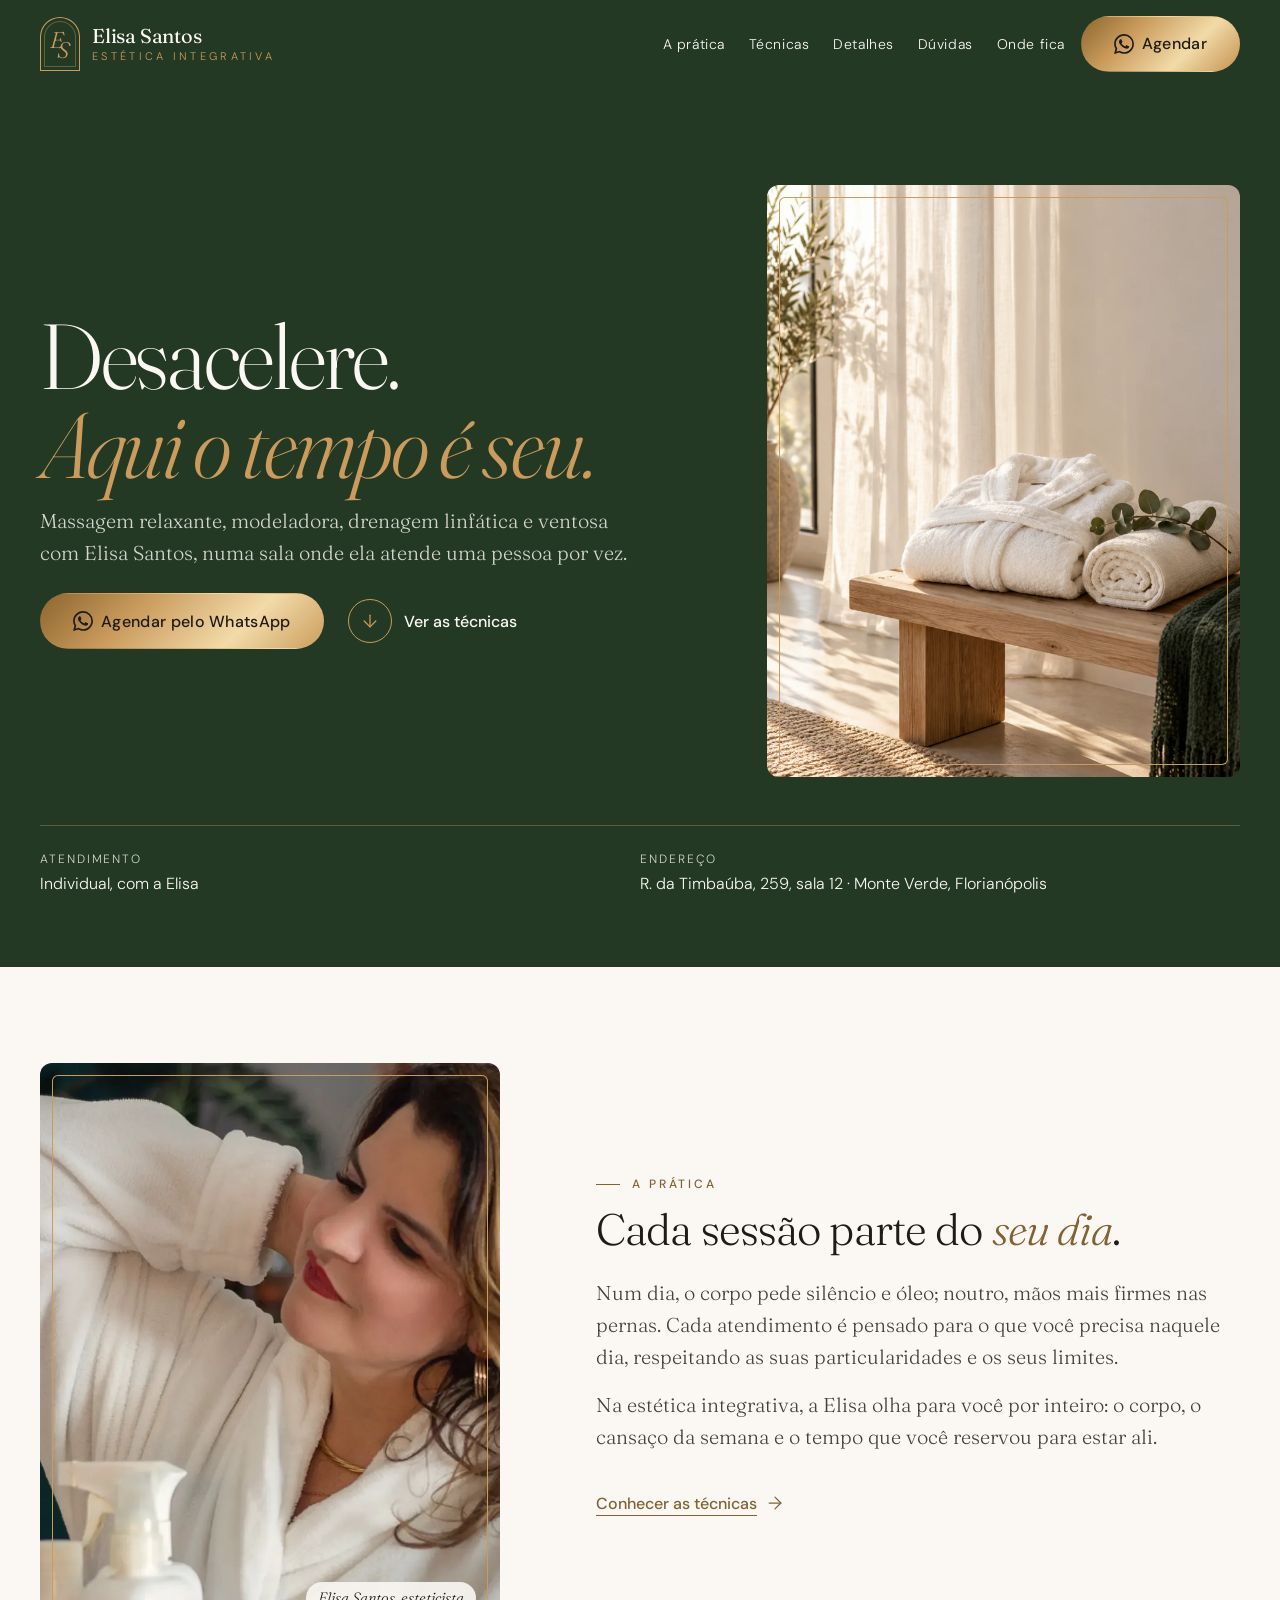
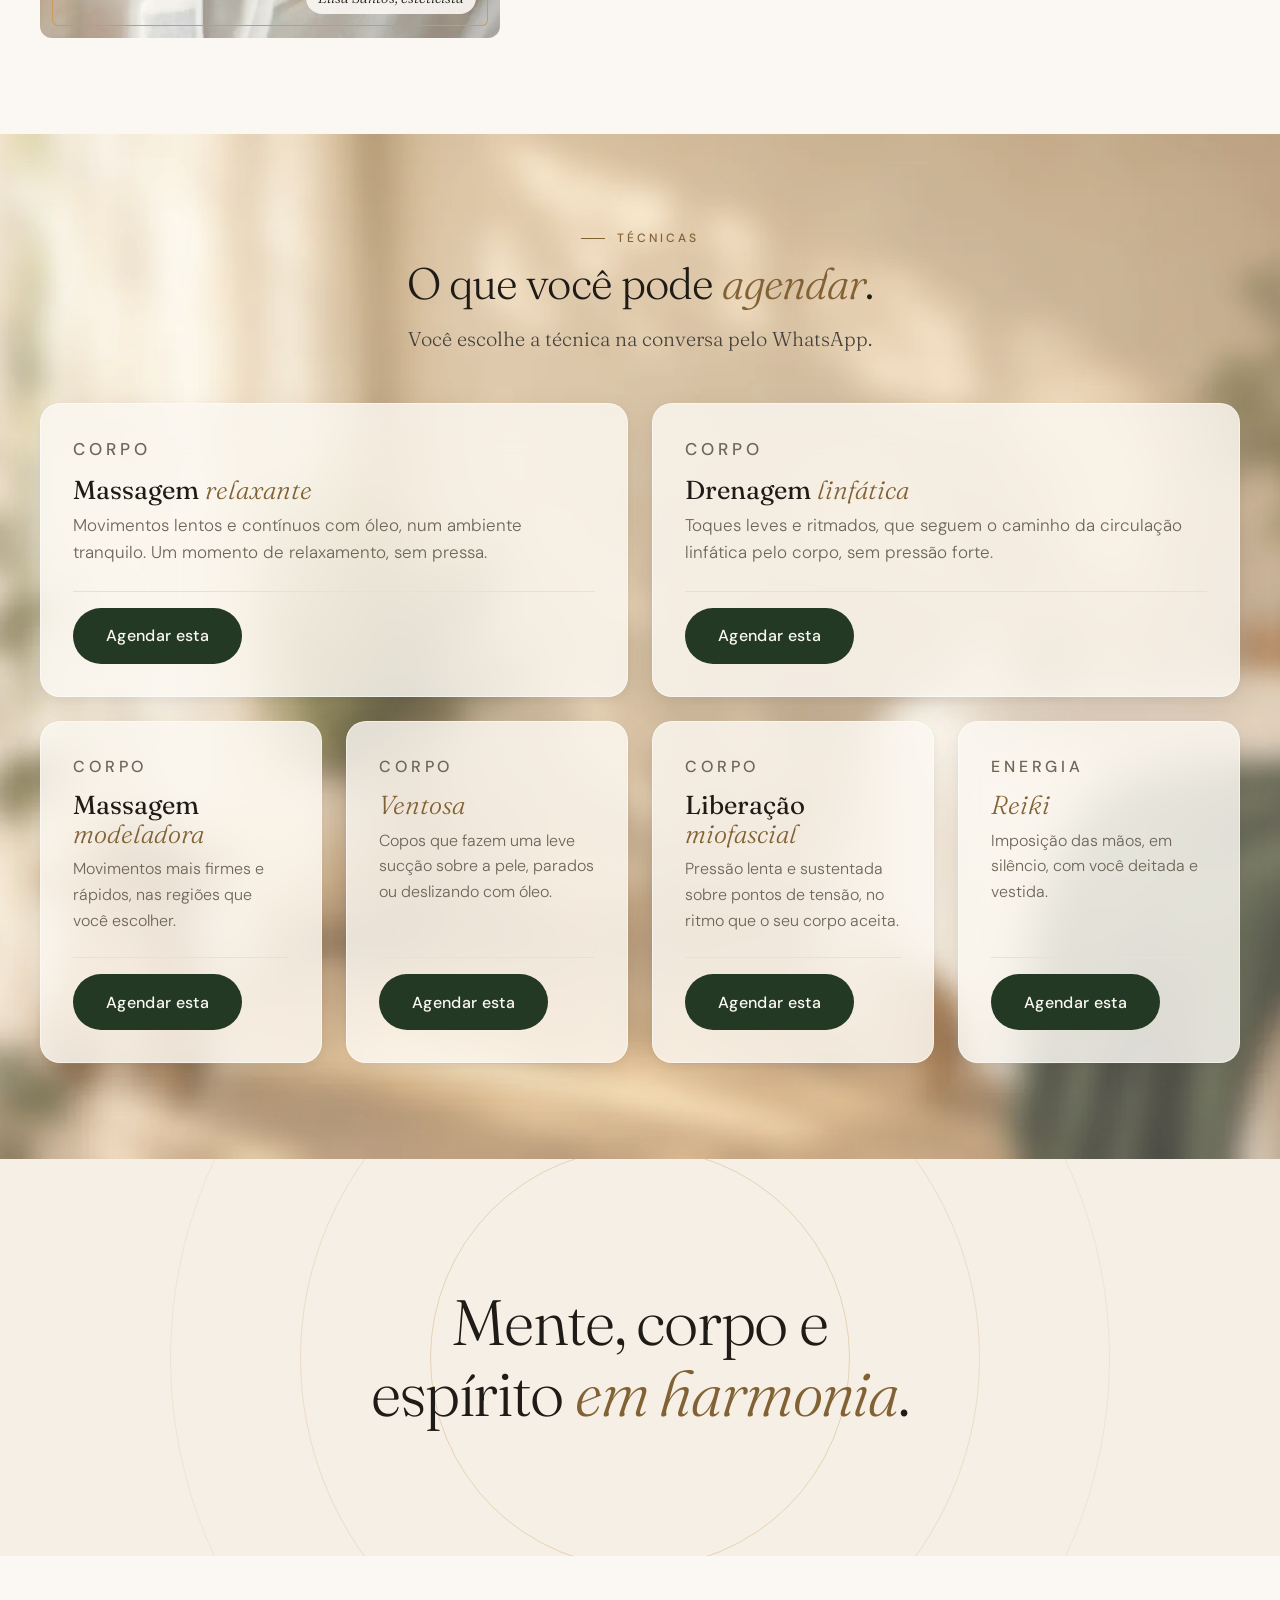
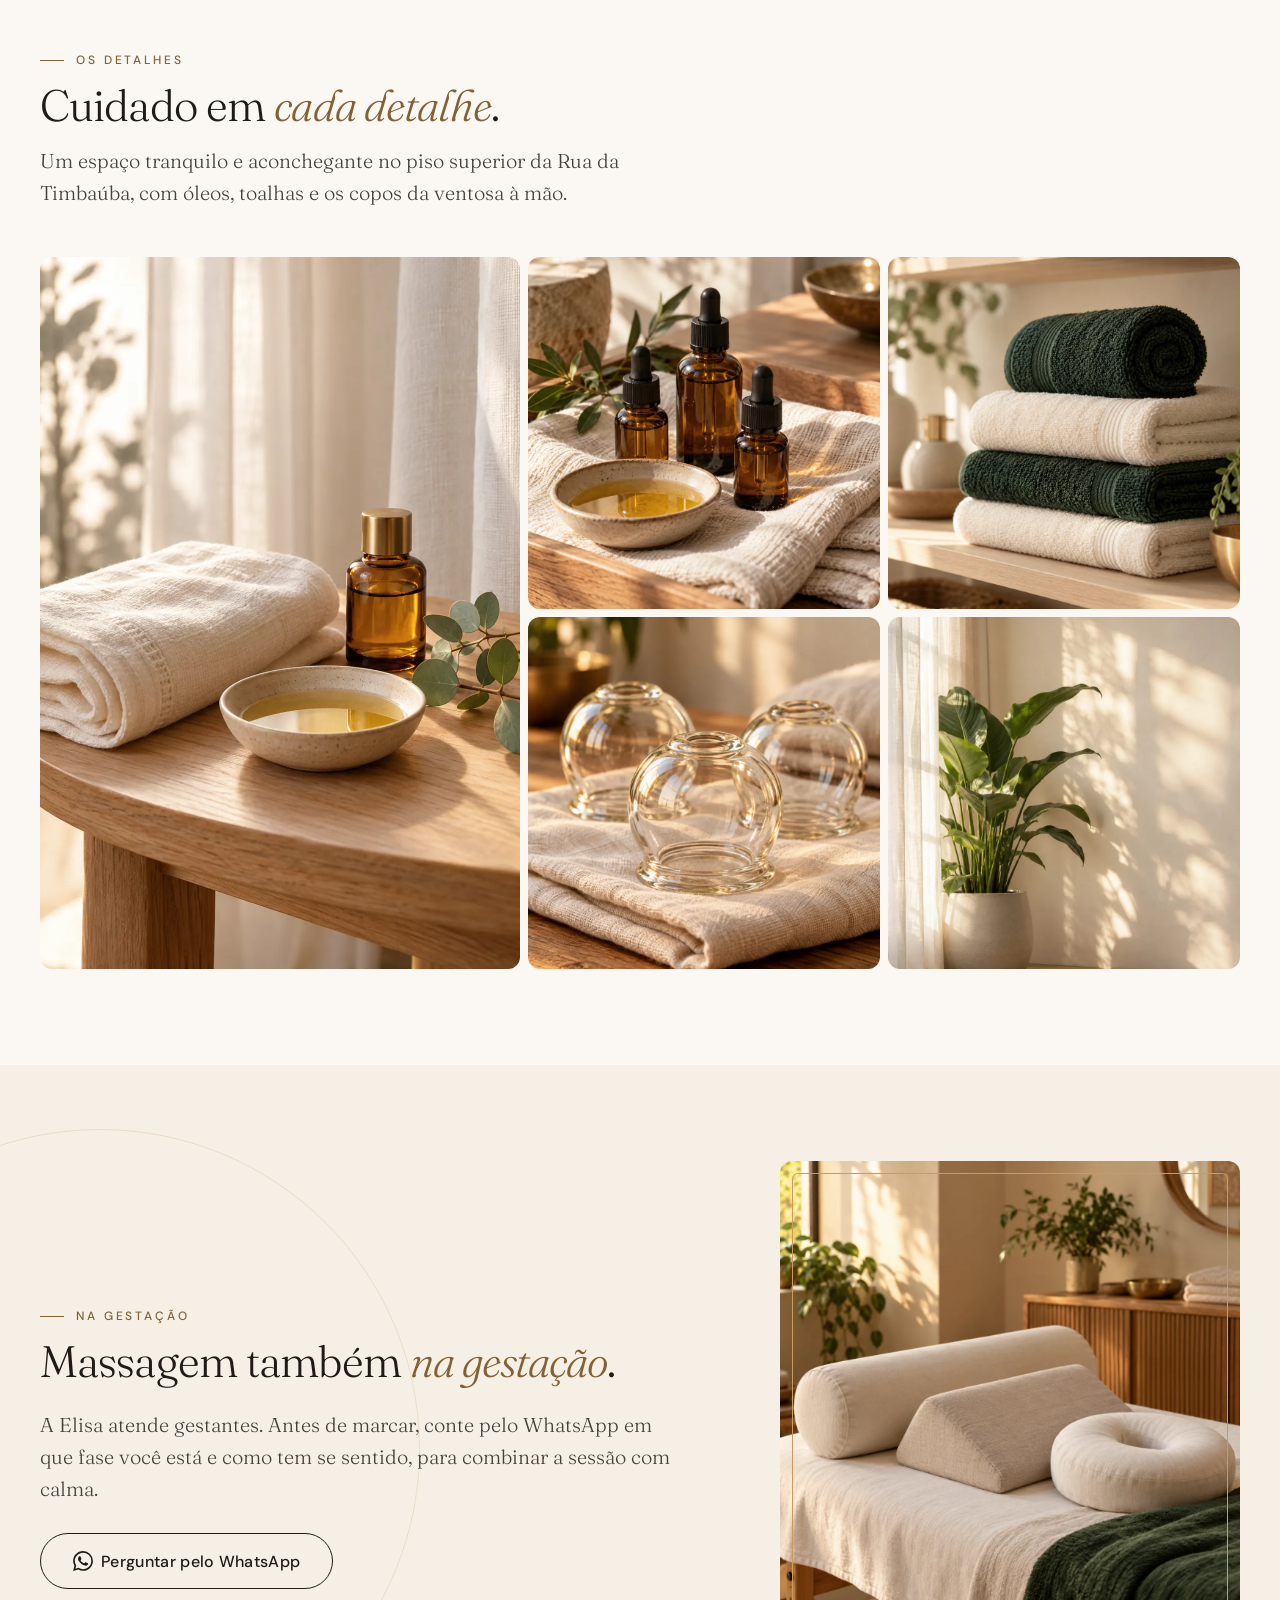
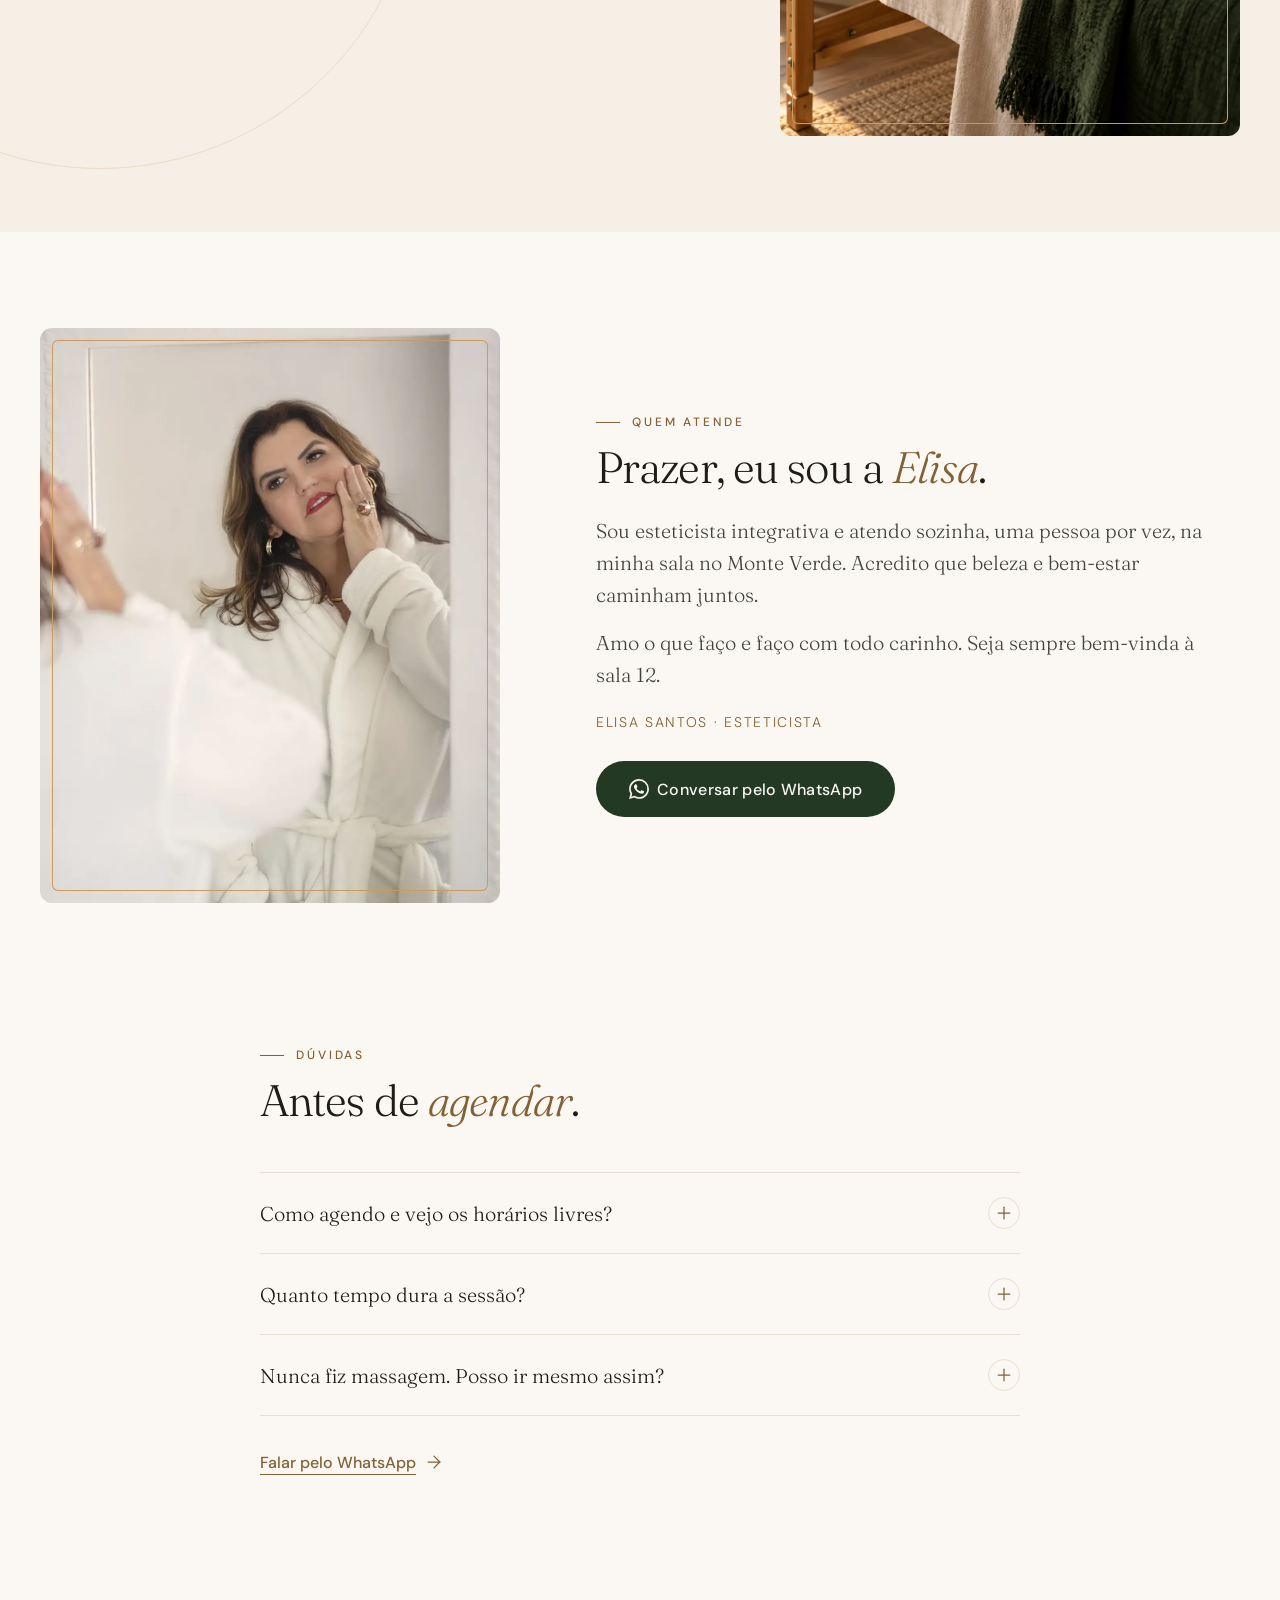
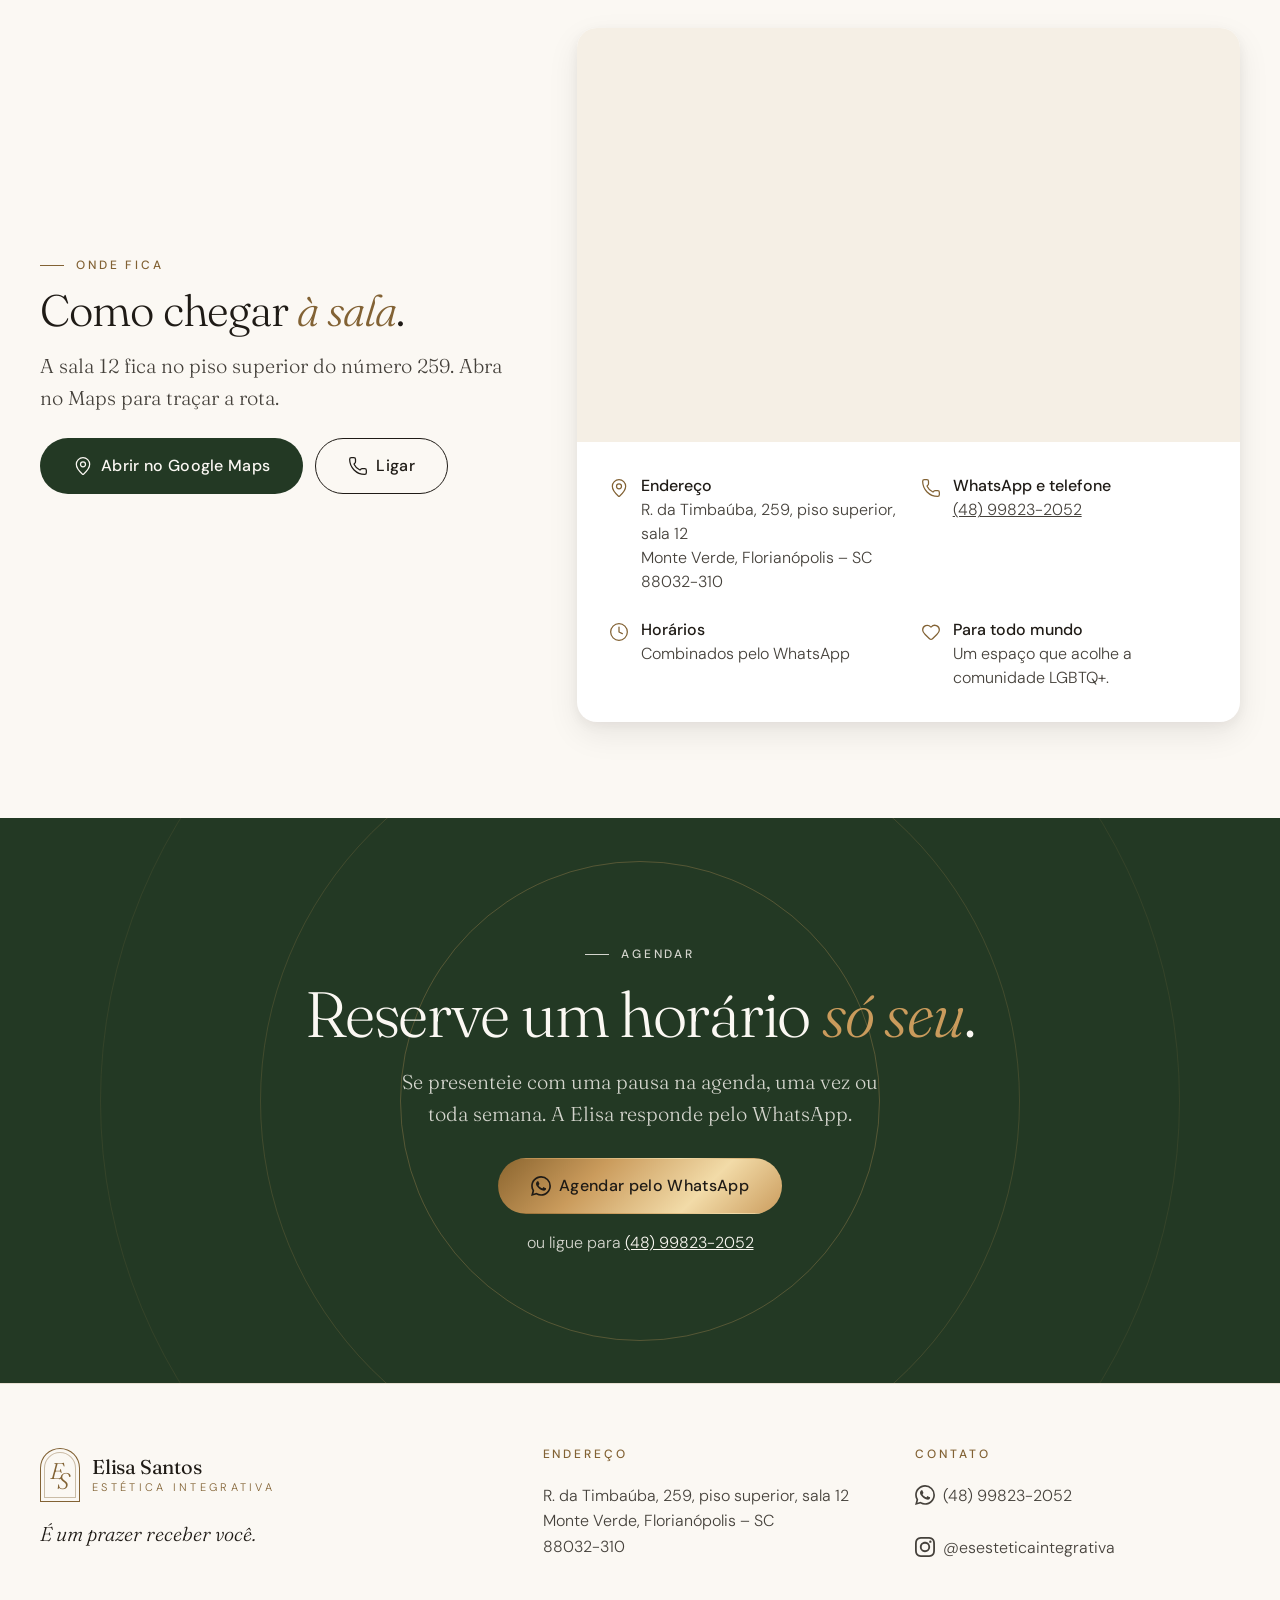
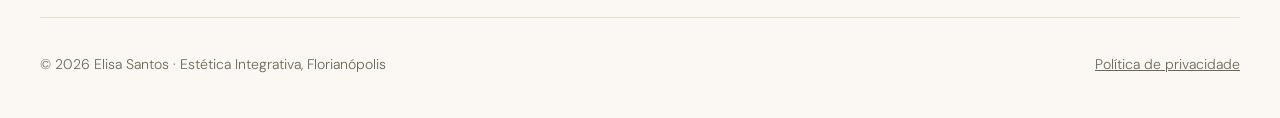
==== commit e73f3cc7: "Revisão via Claude Desktop 2026-10-15 16:53" ====
--- a/index.html
+++ b/index.html
@@ -70,8 +70,8 @@
         <li><a href="#pratica">A prática</a></li>
         <li><a href="#tecnicas">Técnicas</a></li>
         <li><a href="#detalhes">Detalhes</a></li>
+        <li><a href="#duvidas">Dúvidas</a></li>
         <li><a href="#onde-fica">Onde fica</a></li>
-        <li><a href="#duvidas">Dúvidas</a></li>
       </ul>
     </nav>
     <a class="botao botao--ouro cabecalho__cta" href="https://wa.me/5548998232052?text=Ol%C3%A1%2C%20Elisa%21%20Vim%20pelo%20site%20e%20gostaria%20de%20agendar%20um%20hor%C3%A1rio."><svg class="icone icone--marca" width="24" height="24" fill="currentColor" aria-hidden="true" focusable="false" role="img" viewBox="0 0 24 24" xmlns="http://www.w3.org/2000/svg"><path d="M17.472 14.382c-.297-.149-1.758-.867-2.03-.967-.273-.099-.471-.148-.67.15-.197.297-.767.966-.94 1.164-.173.199-.347.223-.644.075-.297-.15-1.255-.463-2.39-1.475-.883-.788-1.48-1.761-1.653-2.059-.173-.297-.018-.458.13-.606.134-.133.298-.347.446-.52.149-.174.198-.298.298-.497.099-.198.05-.371-.025-.52-.075-.149-.669-1.612-.916-2.207-.242-.579-.487-.5-.669-.51-.173-.008-.371-.01-.57-.01-.198 0-.52.074-.792.372-.272.297-1.04 1.016-1.04 2.479 0 1.462 1.065 2.875 1.213 3.074.149.198 2.096 3.2 5.077 4.487.709.306 1.262.489 1.694.625.712.227 1.36.195 1.871.118.571-.085 1.758-.719 2.006-1.413.248-.694.248-1.289.173-1.413-.074-.124-.272-.198-.57-.347m-5.421 7.403h-.004a9.87 9.87 0 01-5.031-1.378l-.361-.214-3.741.982.998-3.648-.235-.374a9.86 9.86 0 01-1.51-5.26c.001-5.45 4.436-9.884 9.888-9.884 2.64 0 5.122 1.03 6.988 2.898a9.825 9.825 0 012.893 6.994c-.003 5.45-4.437 9.884-9.885 9.884m8.413-18.297A11.815 11.815 0 0012.05 0C5.495 0 .16 5.335.157 11.892c0 2.096.547 4.142 1.588 5.945L.057 24l6.305-1.654a11.882 11.882 0 005.683 1.448h.005c6.554 0 11.89-5.335 11.893-11.893a11.821 11.821 0 00-3.48-8.413Z"/></svg><span>Agendar</span></a>
@@ -86,8 +86,8 @@
       <li><a href="#pratica"><span>01.</span>A prática</a></li>
       <li><a href="#tecnicas"><span>02.</span>Técnicas</a></li>
       <li><a href="#detalhes"><span>03.</span>Detalhes</a></li>
-      <li><a href="#onde-fica"><span>04.</span>Onde fica</a></li>
-      <li><a href="#duvidas"><span>05.</span>Dúvidas</a></li>
+      <li><a href="#duvidas"><span>04.</span>Dúvidas</a></li>
+      <li><a href="#onde-fica"><span>05.</span>Onde fica</a></li>
     </ul>
     <div class="menu-celular__pe">
       <p class="menu-celular__frase">É um prazer ter você por aqui.</p>
@@ -101,7 +101,6 @@
   <section class="heroi" id="inicio" data-heroi>
     <div class="container heroi__grade">
       <div class="heroi__texto">
-        <p class="eyebrow eyebrow--claro heroi__item" style="--i:0">Esteticista · Florianópolis</p>
         <h1 class="heroi__titulo heroi__item" style="--i:1">Desacelere. <em>Aqui o tempo é&nbsp;seu.</em></h1>
         <p class="heroi__apoio heroi__item" style="--i:2">Massagem relaxante, modeladora, drenagem linfática e ventosa com Elisa Santos, numa sala onde ela atende uma pessoa por vez.</p>
         <div class="heroi__acoes heroi__item" style="--i:3">
@@ -307,36 +306,6 @@
     </div>
   </section>
 
-  <section class="secao onde-fica" id="onde-fica">
-    <div class="container onde__grade">
-      <div class="onde__texto mov mov--subir">
-        <div class="cabeca">
-          <p class="eyebrow">Onde fica</p>
-          <h2>Como chegar <em>à sala</em>.</h2>
-          <p class="texto">A sala&nbsp;12 fica no piso superior do número 259. Abra no Maps para traçar a rota.</p>
-        </div>
-        <div class="onde__acoes">
-          <a class="botao botao--escuro" href="https://maps.app.goo.gl/pDoBGSzmoFbH9zzC7" target="_blank" rel="noopener"><svg aria-hidden="true" focusable="false" class="icone icone--map-pin" xmlns="http://www.w3.org/2000/svg" width="24" height="24" viewBox="0 0 24 24" fill="none" stroke="currentColor" stroke-width="1.5" stroke-linecap="round" stroke-linejoin="round" ><path d="M20 10c0 4.993-5.539 10.193-7.399 11.799a1 1 0 0 1-1.202 0C9.539 20.193 4 14.993 4 10a8 8 0 0 1 16 0" /><circle cx="12" cy="10" r="3" /></svg><span>Abrir no Google Maps</span></a>
-          <a class="botao botao--contorno" href="tel:+5548998232052"><svg aria-hidden="true" focusable="false" class="icone icone--phone" xmlns="http://www.w3.org/2000/svg" width="24" height="24" viewBox="0 0 24 24" fill="none" stroke="currentColor" stroke-width="1.5" stroke-linecap="round" stroke-linejoin="round" ><path d="M13.832 16.568a1 1 0 0 0 1.213-.303l.355-.465A2 2 0 0 1 17 15h3a2 2 0 0 1 2 2v3a2 2 0 0 1-2 2A18 18 0 0 1 2 4a2 2 0 0 1 2-2h3a2 2 0 0 1 2 2v3a2 2 0 0 1-.8 1.6l-.468.351a1 1 0 0 0-.292 1.233 14 14 0 0 0 6.392 6.384" /></svg><span>Ligar</span></a>
-        </div>
-      </div>
-      <article class="endereco mov mov--subir">
-        <div class="endereco__foto">
-          <picture>
-            <source srcset="assets/img/onde-fica-detalhe.webp" type="image/webp">
-            <img src="assets/img/onde-fica-detalhe.jpg" width="1600" height="1000" loading="lazy" alt="Banqueta de madeira com uma xícara de chá, um ramo de eucalipto e uma toalha dobrada">
-          </picture>
-        </div>
-        <ul class="endereco__dados" role="list">
-          <li><svg aria-hidden="true" focusable="false" class="icone icone--map-pin" xmlns="http://www.w3.org/2000/svg" width="24" height="24" viewBox="0 0 24 24" fill="none" stroke="currentColor" stroke-width="1.5" stroke-linecap="round" stroke-linejoin="round" ><path d="M20 10c0 4.993-5.539 10.193-7.399 11.799a1 1 0 0 1-1.202 0C9.539 20.193 4 14.993 4 10a8 8 0 0 1 16 0" /><circle cx="12" cy="10" r="3" /></svg><p><strong>Endereço</strong>R. da Timbaúba, 259, piso superior, sala&nbsp;12<br>Monte Verde, Florianópolis – SC<br>88032-310</p></li>
-          <li><svg aria-hidden="true" focusable="false" class="icone icone--phone" xmlns="http://www.w3.org/2000/svg" width="24" height="24" viewBox="0 0 24 24" fill="none" stroke="currentColor" stroke-width="1.5" stroke-linecap="round" stroke-linejoin="round" ><path d="M13.832 16.568a1 1 0 0 0 1.213-.303l.355-.465A2 2 0 0 1 17 15h3a2 2 0 0 1 2 2v3a2 2 0 0 1-2 2A18 18 0 0 1 2 4a2 2 0 0 1 2-2h3a2 2 0 0 1 2 2v3a2 2 0 0 1-.8 1.6l-.468.351a1 1 0 0 0-.292 1.233 14 14 0 0 0 6.392 6.384" /></svg><p><strong>WhatsApp e telefone</strong><a href="https://wa.me/5548998232052?text=Ol%C3%A1%2C%20Elisa%21%20Vim%20pelo%20site%20e%20gostaria%20de%20agendar%20um%20hor%C3%A1rio.">(48) 99823-2052</a></p></li>
-          <li><svg aria-hidden="true" focusable="false" class="icone icone--clock" xmlns="http://www.w3.org/2000/svg" width="24" height="24" viewBox="0 0 24 24" fill="none" stroke="currentColor" stroke-width="1.5" stroke-linecap="round" stroke-linejoin="round" ><circle cx="12" cy="12" r="10" /><path d="M12 6v6l4 2" /></svg><p><strong>Horários</strong>Combinados pelo WhatsApp</p></li>
-          <li><svg aria-hidden="true" focusable="false" class="icone icone--heart" xmlns="http://www.w3.org/2000/svg" width="24" height="24" viewBox="0 0 24 24" fill="none" stroke="currentColor" stroke-width="1.5" stroke-linecap="round" stroke-linejoin="round" ><path d="M2 9.5a5.5 5.5 0 0 1 9.591-3.676.56.56 0 0 0 .818 0A5.49 5.49 0 0 1 22 9.5c0 2.29-1.5 4-3 5.5l-5.492 5.313a2 2 0 0 1-3 .019L5 15c-1.5-1.5-3-3.2-3-5.5" /></svg><p><strong>Para todo mundo</strong>Um espaço que acolhe a comunidade LGBTQ+.</p></li>
-        </ul>
-      </article>
-    </div>
-  </section>
-
   <section class="secao duvidas" id="duvidas">
     <div class="container--estreito">
       <div class="cabeca mov mov--subir">
@@ -361,6 +330,33 @@
     </div>
   </section>
 
+  <section class="secao onde-fica" id="onde-fica">
+    <div class="container onde__grade">
+      <div class="onde__texto mov mov--subir">
+        <div class="cabeca">
+          <p class="eyebrow">Onde fica</p>
+          <h2>Como chegar <em>à sala</em>.</h2>
+          <p class="texto">A sala&nbsp;12 fica no piso superior do número 259. Abra no Maps para traçar a rota.</p>
+        </div>
+        <div class="onde__acoes">
+          <a class="botao botao--escuro" href="https://maps.app.goo.gl/pDoBGSzmoFbH9zzC7" target="_blank" rel="noopener"><svg aria-hidden="true" focusable="false" class="icone icone--map-pin" xmlns="http://www.w3.org/2000/svg" width="24" height="24" viewBox="0 0 24 24" fill="none" stroke="currentColor" stroke-width="1.5" stroke-linecap="round" stroke-linejoin="round" ><path d="M20 10c0 4.993-5.539 10.193-7.399 11.799a1 1 0 0 1-1.202 0C9.539 20.193 4 14.993 4 10a8 8 0 0 1 16 0" /><circle cx="12" cy="10" r="3" /></svg><span>Abrir no Google Maps</span></a>
+          <a class="botao botao--contorno" href="tel:+5548998232052"><svg aria-hidden="true" focusable="false" class="icone icone--phone" xmlns="http://www.w3.org/2000/svg" width="24" height="24" viewBox="0 0 24 24" fill="none" stroke="currentColor" stroke-width="1.5" stroke-linecap="round" stroke-linejoin="round" ><path d="M13.832 16.568a1 1 0 0 0 1.213-.303l.355-.465A2 2 0 0 1 17 15h3a2 2 0 0 1 2 2v3a2 2 0 0 1-2 2A18 18 0 0 1 2 4a2 2 0 0 1 2-2h3a2 2 0 0 1 2 2v3a2 2 0 0 1-.8 1.6l-.468.351a1 1 0 0 0-.292 1.233 14 14 0 0 0 6.392 6.384" /></svg><span>Ligar</span></a>
+        </div>
+      </div>
+      <article class="endereco mov mov--subir">
+        <div class="endereco__foto endereco__mapa">
+          <iframe src="https://www.google.com/maps?q=R.+da+Timba%C3%BAba,+259,+Monte+Verde,+Florian%C3%B3polis+-+SC,+88032-310&amp;hl=pt-BR&amp;z=16&amp;output=embed" title="Mapa: R. da Timbaúba, 259, Monte Verde, Florianópolis" loading="lazy" referrerpolicy="no-referrer-when-downgrade" allowfullscreen></iframe>
+        </div>
+        <ul class="endereco__dados" role="list">
+          <li><svg aria-hidden="true" focusable="false" class="icone icone--map-pin" xmlns="http://www.w3.org/2000/svg" width="24" height="24" viewBox="0 0 24 24" fill="none" stroke="currentColor" stroke-width="1.5" stroke-linecap="round" stroke-linejoin="round" ><path d="M20 10c0 4.993-5.539 10.193-7.399 11.799a1 1 0 0 1-1.202 0C9.539 20.193 4 14.993 4 10a8 8 0 0 1 16 0" /><circle cx="12" cy="10" r="3" /></svg><p><strong>Endereço</strong>R. da Timbaúba, 259, piso superior, sala&nbsp;12<br>Monte Verde, Florianópolis – SC<br>88032-310</p></li>
+          <li><svg aria-hidden="true" focusable="false" class="icone icone--phone" xmlns="http://www.w3.org/2000/svg" width="24" height="24" viewBox="0 0 24 24" fill="none" stroke="currentColor" stroke-width="1.5" stroke-linecap="round" stroke-linejoin="round" ><path d="M13.832 16.568a1 1 0 0 0 1.213-.303l.355-.465A2 2 0 0 1 17 15h3a2 2 0 0 1 2 2v3a2 2 0 0 1-2 2A18 18 0 0 1 2 4a2 2 0 0 1 2-2h3a2 2 0 0 1 2 2v3a2 2 0 0 1-.8 1.6l-.468.351a1 1 0 0 0-.292 1.233 14 14 0 0 0 6.392 6.384" /></svg><p><strong>WhatsApp e telefone</strong><a href="https://wa.me/5548998232052?text=Ol%C3%A1%2C%20Elisa%21%20Vim%20pelo%20site%20e%20gostaria%20de%20agendar%20um%20hor%C3%A1rio.">(48) 99823-2052</a></p></li>
+          <li><svg aria-hidden="true" focusable="false" class="icone icone--clock" xmlns="http://www.w3.org/2000/svg" width="24" height="24" viewBox="0 0 24 24" fill="none" stroke="currentColor" stroke-width="1.5" stroke-linecap="round" stroke-linejoin="round" ><circle cx="12" cy="12" r="10" /><path d="M12 6v6l4 2" /></svg><p><strong>Horários</strong>Combinados pelo WhatsApp</p></li>
+          <li><svg aria-hidden="true" focusable="false" class="icone icone--heart" xmlns="http://www.w3.org/2000/svg" width="24" height="24" viewBox="0 0 24 24" fill="none" stroke="currentColor" stroke-width="1.5" stroke-linecap="round" stroke-linejoin="round" ><path d="M2 9.5a5.5 5.5 0 0 1 9.591-3.676.56.56 0 0 0 .818 0A5.49 5.49 0 0 1 22 9.5c0 2.29-1.5 4-3 5.5l-5.492 5.313a2 2 0 0 1-3 .019L5 15c-1.5-1.5-3-3.2-3-5.5" /></svg><p><strong>Para todo mundo</strong>Um espaço que acolhe a comunidade LGBTQ+.</p></li>
+        </ul>
+      </article>
+    </div>
+  </section>
+
   <section class="fechamento" id="agendar">
     <span class="fechamento__circulo" aria-hidden="true"></span>
     <div class="container mov mov--subir">
--- a/assets/css/style.css
+++ b/assets/css/style.css
@@ -371,6 +371,9 @@
 }
 .endereco__foto { aspect-ratio: 16 / 10; }
 .endereco__foto img { width: 100%; height: 100%; object-fit: cover; }
+.endereco__mapa { aspect-ratio: 4 / 3; background: var(--tom); }
+.endereco__mapa iframe { display: block; width: 100%; height: 100%; border: 0; filter: grayscale(.3) sepia(.12); }
+@media (min-width: 900px) { .endereco__mapa { aspect-ratio: 16 / 10; } }
 ul.endereco__dados[role="list"] { padding: var(--space-5); }
 .endereco__dados { display: grid; gap: var(--space-4); padding: var(--space-5); font-family: var(--fonte-ui); font-size: 1rem; line-height: 1.5; color: var(--texto); }
 .endereco__dados li { display: grid; grid-template-columns: var(--icone-linha) 1fr; gap: var(--space-3); align-content: start; }
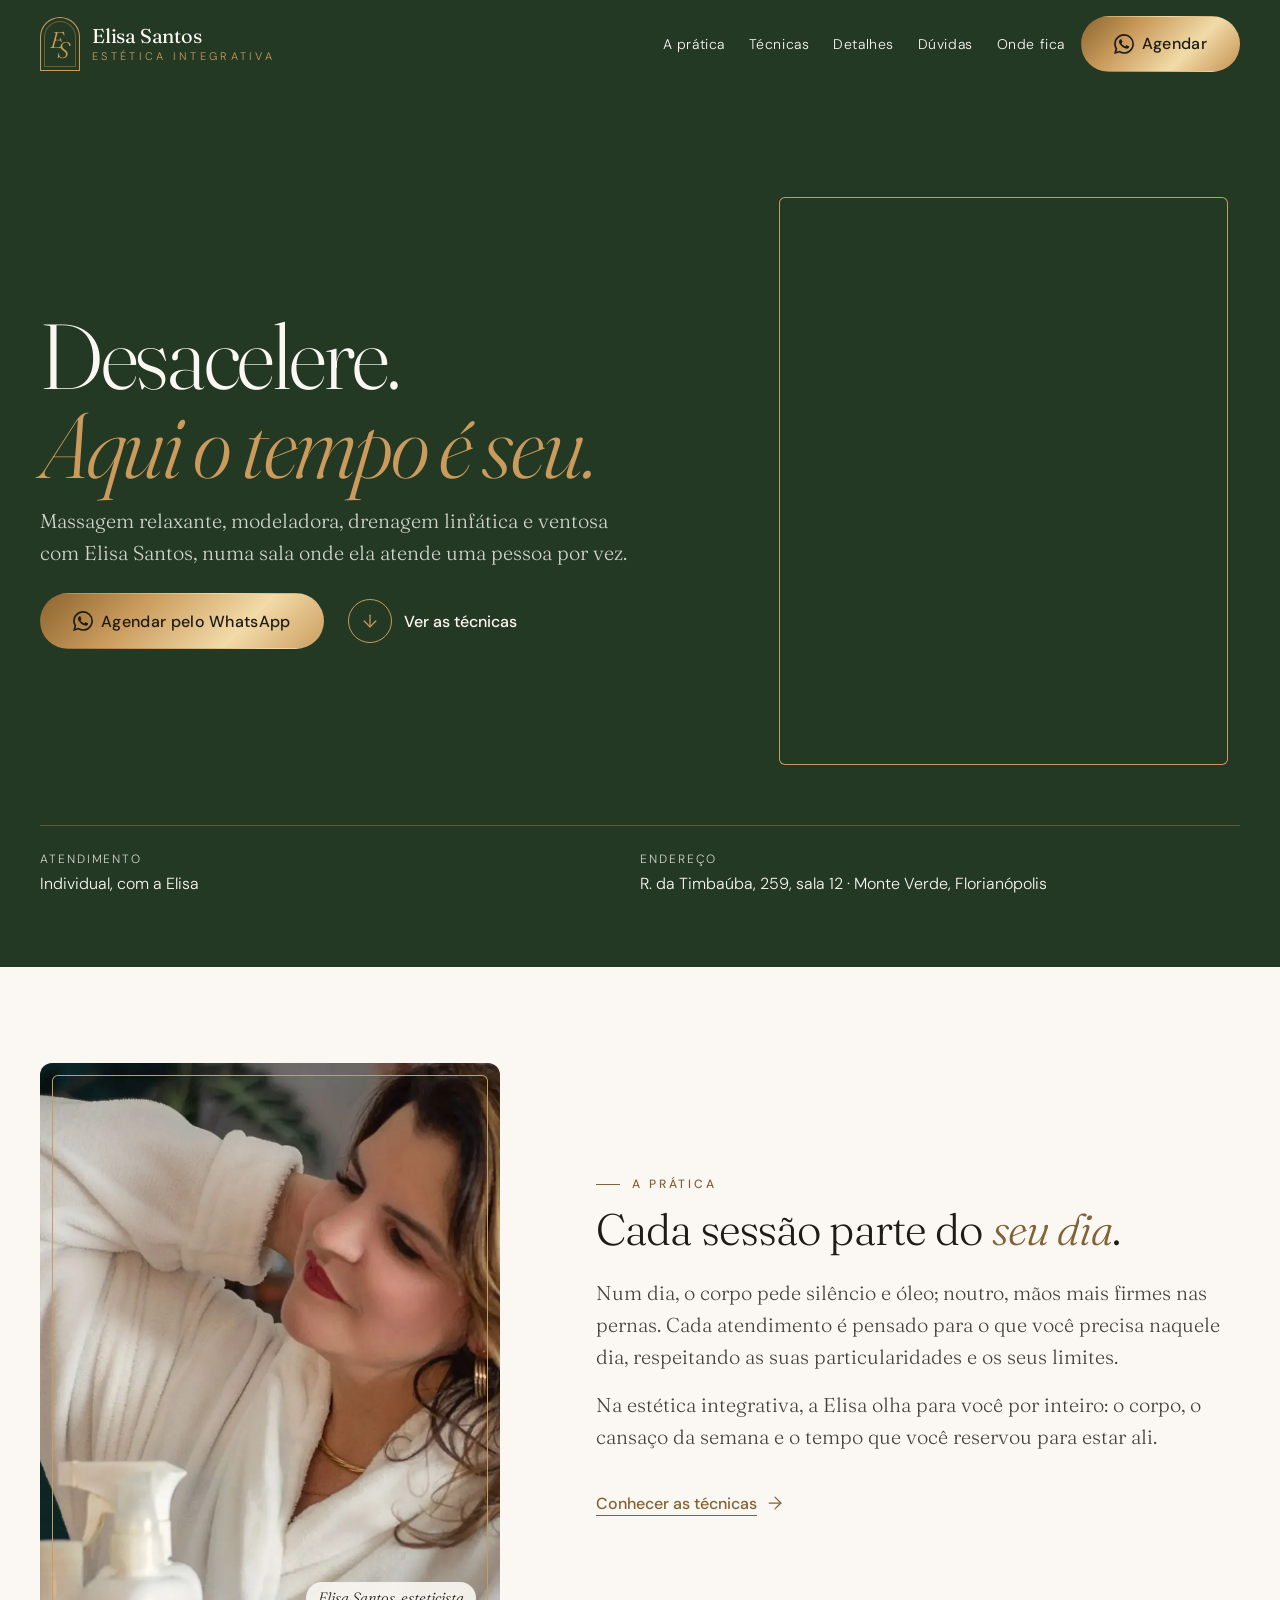
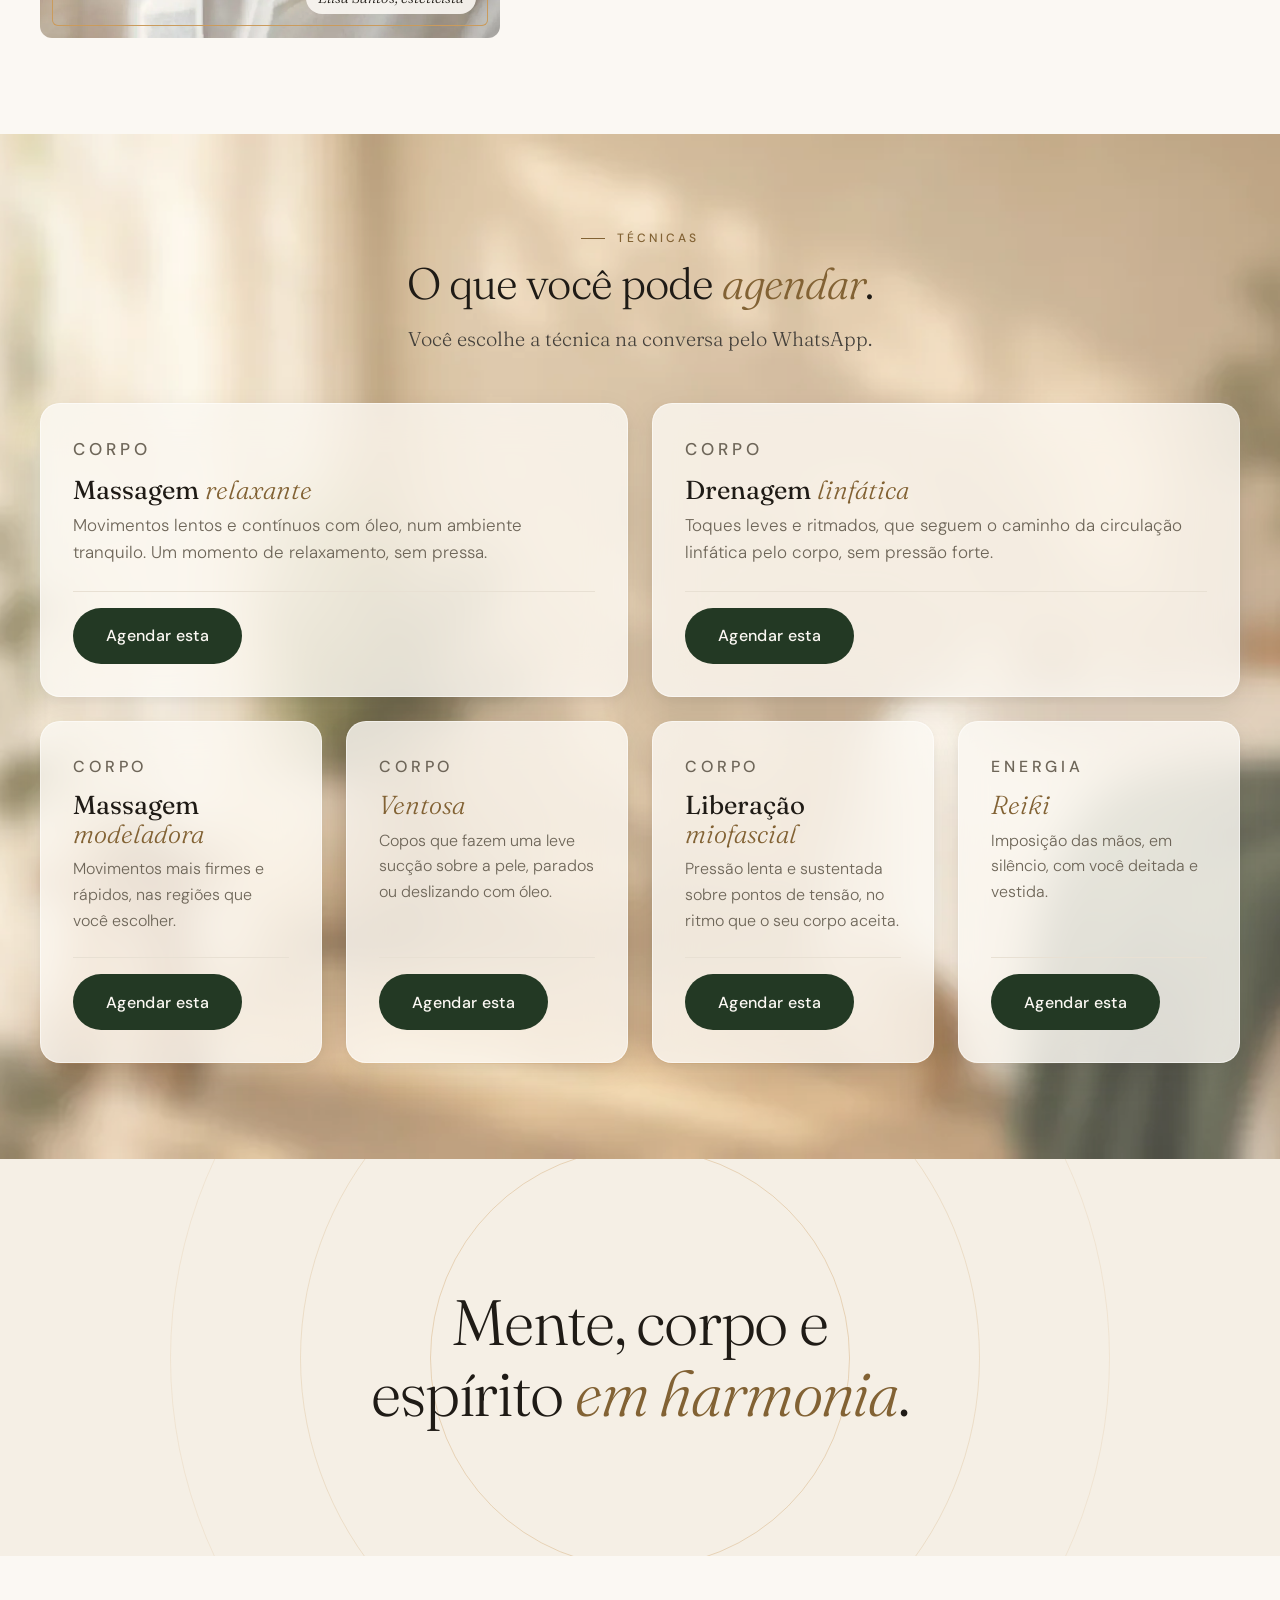
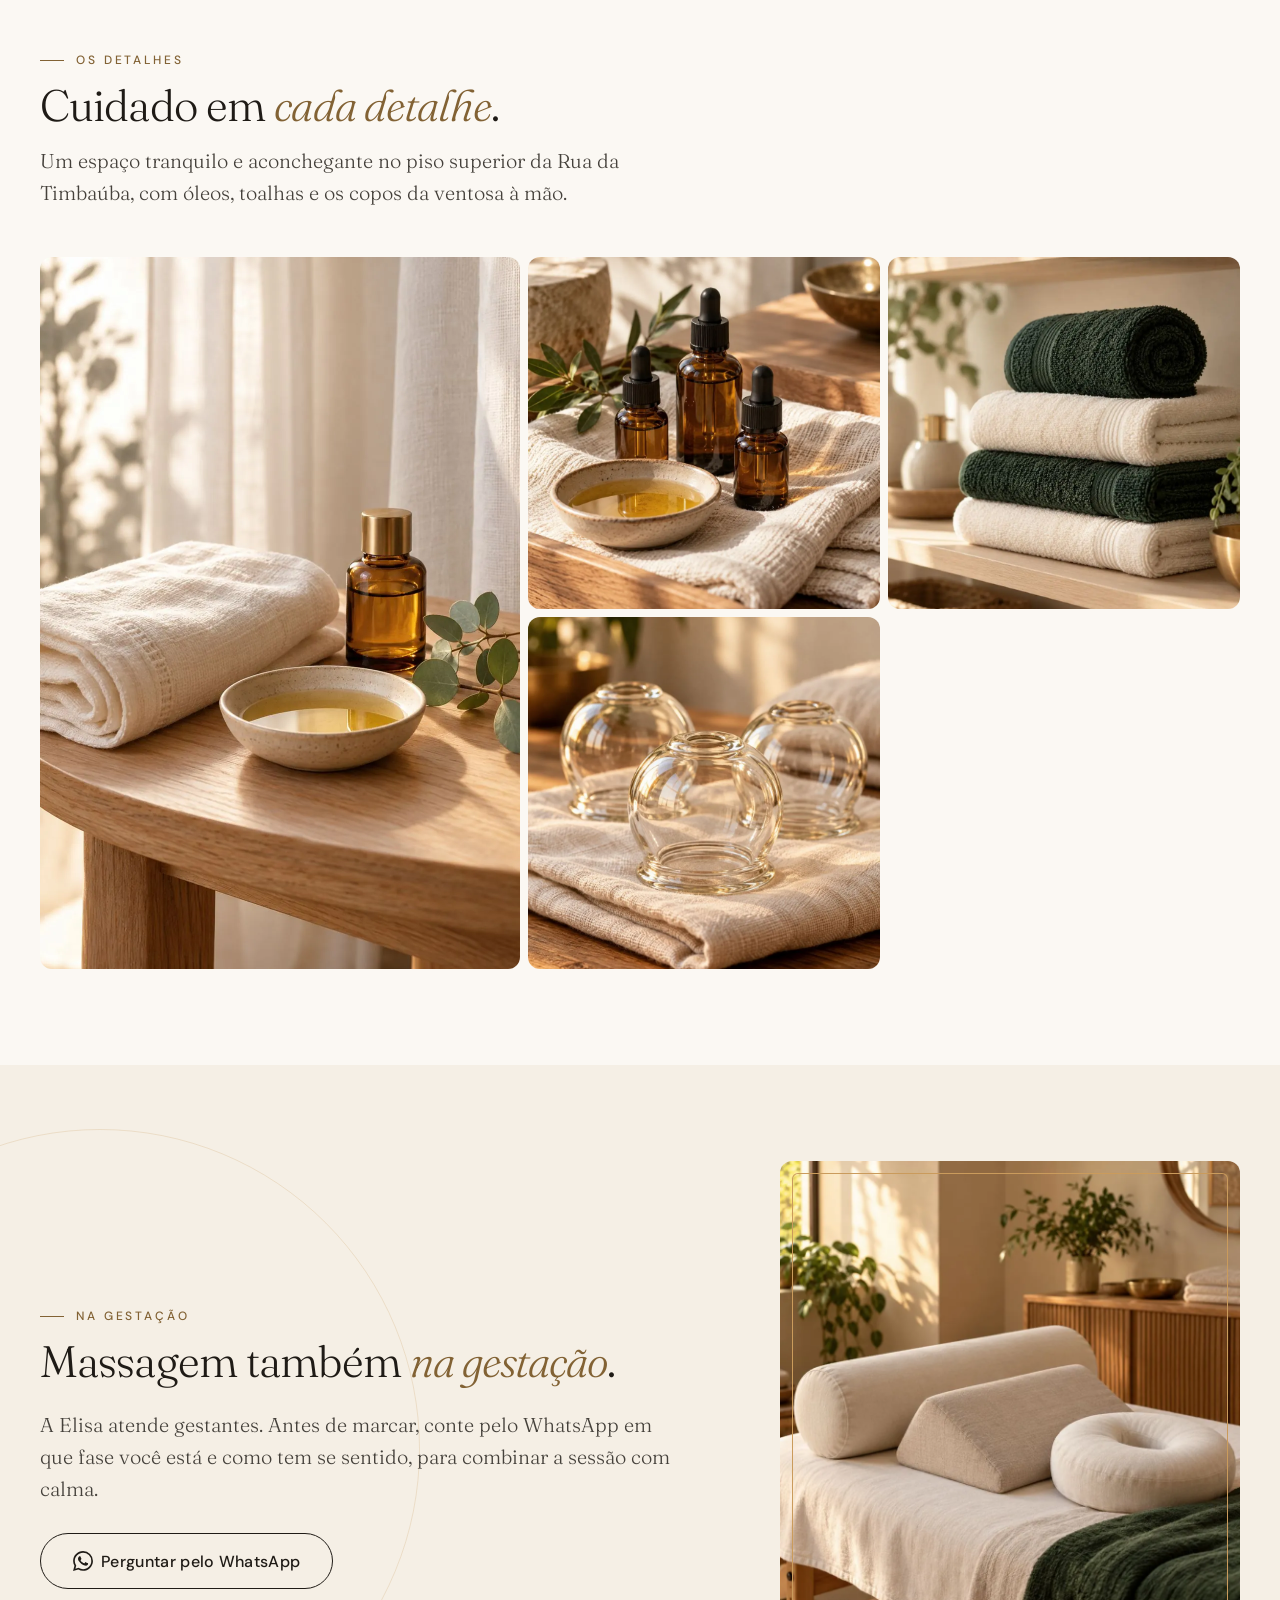
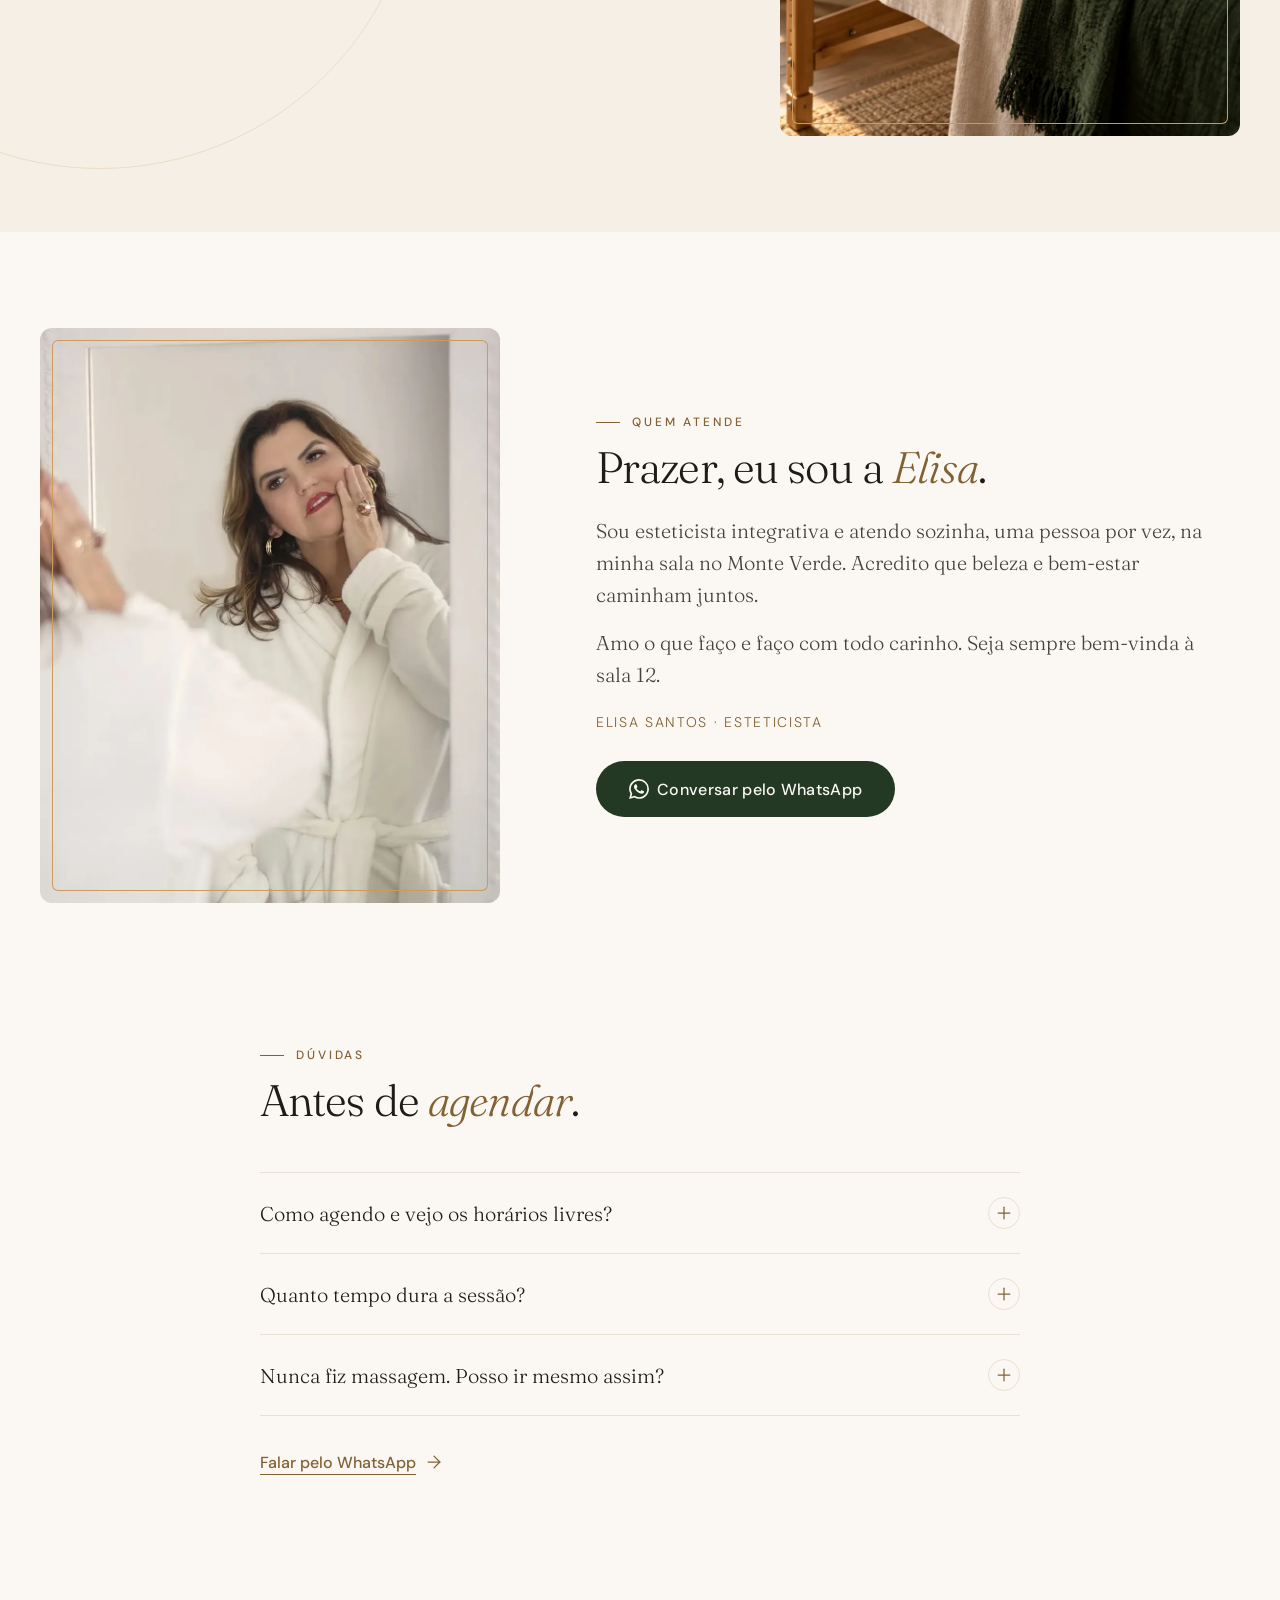
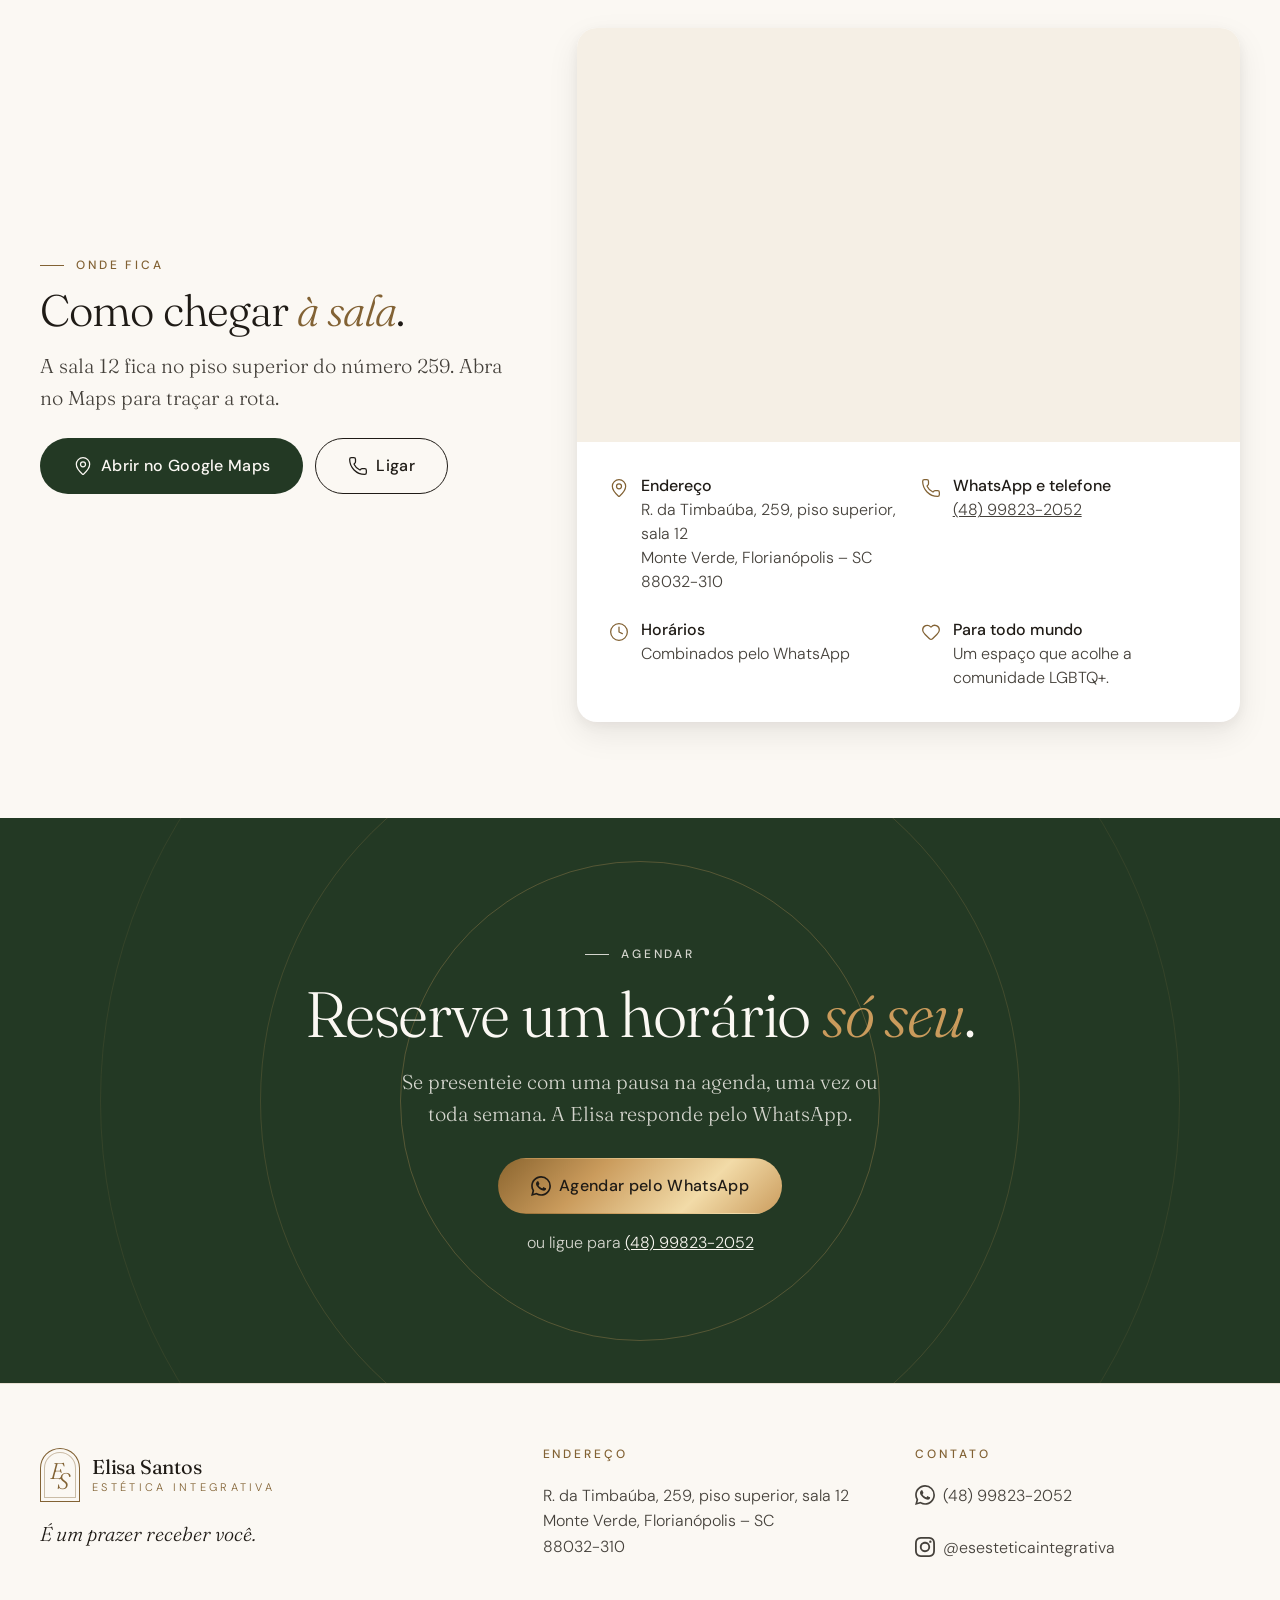
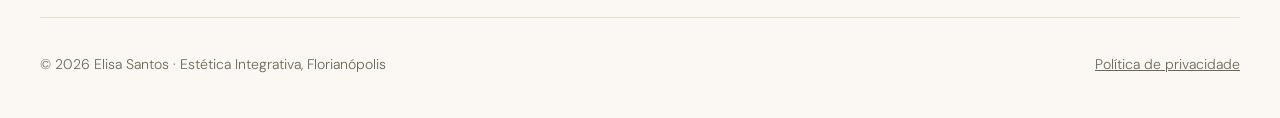
==== commit 7b207154: "Revisão via Claude Desktop 2026-10-19 15:04" ====
--- a/index.html
+++ b/index.html
@@ -18,10 +18,9 @@
 <link rel="preconnect" href="https://fonts.googleapis.com">
 <link rel="preconnect" href="https://fonts.gstatic.com" crossorigin>
 <link href="https://fonts.googleapis.com/css2?family=DM+Sans:opsz,wght@9..40,400;9..40,500&family=Fraunces:ital,opsz,wght@0,9..144,300;0,9..144,400;1,9..144,300&display=swap" rel="stylesheet">
+<link rel="preload" as="image" media="(max-width: 899px)" imagesrcset="assets/img/heroi-roupao-celular-480.webp 480w, assets/img/heroi-roupao-celular-960.webp 960w" imagesizes="100vw">
 <link rel="stylesheet" href="assets/css/base.css">
 <link rel="stylesheet" href="assets/css/style.css">
-<link rel="preload" as="image" href="assets/img/heroi-roupao-celular.webp" media="(max-width: 899px)">
-<link rel="preload" as="image" href="assets/img/heroi-roupao.webp" media="(min-width: 900px)">
 <script type="application/ld+json">
 {
   "@context": "https://schema.org",
@@ -110,11 +109,10 @@
       </div>
       <figure class="heroi__foto moldura heroi__item" style="--i:2">
         <picture>
-          <source media="(max-width: 899px)" srcset="assets/img/heroi-roupao-celular.webp" type="image/webp">
-          <source media="(max-width: 899px)" srcset="assets/img/heroi-roupao-celular.jpg">
-          <source srcset="assets/img/heroi-roupao.webp" type="image/webp">
-          <img src="assets/img/heroi-roupao.jpg" width="1600" height="2000" alt="Roupão branco dobrado e toalha enrolada sobre um banco de madeira, com a luz da tarde atravessando a cortina" fetchpriority="high">
-        </picture>
+  <source type="image/webp" media="(max-width: 899px)" srcset="assets/img/heroi-roupao-celular-480.webp 480w, assets/img/heroi-roupao-celular-960.webp 960w" sizes="100vw">
+  <source type="image/webp" srcset="assets/img/heroi-roupao-960.webp 960w, assets/img/heroi-roupao-1600.webp 1600w" sizes="100vw">
+  <img src="assets/img/heroi-roupao-960.jpg" width="1600" height="2000" alt="Roupão branco dobrado e toalha enrolada sobre um banco de madeira, com a luz da tarde atravessando a cortina" decoding="async" fetchpriority="high">
+</picture>
       </figure>
     </div>
     <div class="container">
@@ -129,9 +127,10 @@
     <div class="container split">
       <figure class="split__foto moldura mov mov--esq">
         <picture>
-          <source srcset="assets/img/pratica-elisa-roupao.webp" type="image/webp">
-          <img src="assets/img/pratica-elisa-roupao.jpg" width="880" height="1100" loading="lazy" alt="Elisa Santos de roupão branco, de perfil, com a mão na nuca e frascos de cosméticos em primeiro plano">
-        </picture>
+  <source type="image/webp" media="(max-width: 899px)" srcset="assets/img/pratica-elisa-roupao-480.webp 480w, assets/img/pratica-elisa-roupao-960.webp 960w" sizes="100vw">
+  <source type="image/webp" srcset="assets/img/pratica-elisa-roupao-960.webp 960w" sizes="50vw">
+  <img src="assets/img/pratica-elisa-roupao-960.jpg" width="880" height="1100" alt="Elisa Santos de roupão branco, de perfil, com a mão na nuca e frascos de cosméticos em primeiro plano" decoding="async">
+</picture>
         <figcaption class="split__legenda">Elisa Santos, esteticista</figcaption>
       </figure>
       <div class="split__texto mov mov--dir">
@@ -149,9 +148,10 @@
   <section class="secao tecnicas" id="tecnicas">
     <div class="tecnicas__fundo" aria-hidden="true">
       <picture>
-        <source srcset="assets/img/tecnicas-fundo.webp" type="image/webp">
-        <img src="assets/img/tecnicas-fundo.jpg" width="1600" height="1067" loading="lazy" alt="">
-      </picture>
+  <source type="image/webp" media="(max-width: 899px)" srcset="assets/img/tecnicas-fundo-480.webp 480w, assets/img/tecnicas-fundo-960.webp 960w" sizes="100vw">
+  <source type="image/webp" srcset="assets/img/tecnicas-fundo-960.webp 960w, assets/img/tecnicas-fundo-1600.webp 1600w" sizes="50vw">
+  <img src="assets/img/tecnicas-fundo-960.jpg" width="1600" height="1067" alt="" decoding="async">
+</picture>
     </div>
     <div class="container">
       <div class="cabeca cabeca--centro mov mov--subir">
@@ -229,37 +229,42 @@
       <div class="mosaico">
         <figure class="mosaico__item mosaico__item--grande mov mov--subir">
           <picture>
-            <source srcset="assets/img/espaco-linho-oleo.webp" type="image/webp">
-            <img src="assets/img/espaco-linho-oleo.jpg" width="960" height="1440" loading="lazy" alt="Toalha de linho dobrada, frasco de óleo e tigela de cerâmica com óleo numa mesinha de madeira">
-          </picture>
+  <source type="image/webp" media="(max-width: 899px)" srcset="assets/img/espaco-linho-oleo-480.webp 480w, assets/img/espaco-linho-oleo-960.webp 960w" sizes="100vw">
+  <source type="image/webp" srcset="assets/img/espaco-linho-oleo-960.webp 960w" sizes="50vw">
+  <img src="assets/img/espaco-linho-oleo-960.jpg" width="960" height="1440" alt="Toalha de linho dobrada, frasco de óleo e tigela de cerâmica com óleo numa mesinha de madeira" decoding="async" loading="lazy">
+</picture>
           <figcaption>Linho e óleo</figcaption>
         </figure>
         <figure class="mosaico__item mov mov--subir">
           <picture>
-            <source srcset="assets/img/espaco-oleos.webp" type="image/webp">
-            <img src="assets/img/espaco-oleos.jpg" width="960" height="1200" loading="lazy" alt="Frascos âmbar de óleo e uma tigela de cerâmica sobre uma toalha de linho">
-          </picture>
+  <source type="image/webp" media="(max-width: 899px)" srcset="assets/img/espaco-oleos-480.webp 480w, assets/img/espaco-oleos-960.webp 960w" sizes="100vw">
+  <source type="image/webp" srcset="assets/img/espaco-oleos-960.webp 960w" sizes="50vw">
+  <img src="assets/img/espaco-oleos-960.jpg" width="960" height="1200" alt="Frascos âmbar de óleo e uma tigela de cerâmica sobre uma toalha de linho" decoding="async" loading="lazy">
+</picture>
           <figcaption>Óleos</figcaption>
         </figure>
         <figure class="mosaico__item mov mov--subir">
           <picture>
-            <source srcset="assets/img/espaco-toalhas.webp" type="image/webp">
-            <img src="assets/img/espaco-toalhas.jpg" width="960" height="1200" loading="lazy" alt="Toalhas creme e verdes dobradas numa prateleira de madeira">
-          </picture>
+  <source type="image/webp" media="(max-width: 899px)" srcset="assets/img/espaco-toalhas-480.webp 480w, assets/img/espaco-toalhas-960.webp 960w" sizes="100vw">
+  <source type="image/webp" srcset="assets/img/espaco-toalhas-960.webp 960w" sizes="50vw">
+  <img src="assets/img/espaco-toalhas-960.jpg" width="960" height="1200" alt="Toalhas creme e verdes dobradas numa prateleira de madeira" decoding="async" loading="lazy">
+</picture>
           <figcaption>Toalhas</figcaption>
         </figure>
         <figure class="mosaico__item mov mov--subir">
           <picture>
-            <source srcset="assets/img/espaco-ventosas-vidro.webp" type="image/webp">
-            <img src="assets/img/espaco-ventosas-vidro.jpg" width="960" height="1200" loading="lazy" alt="Copos de ventosa transparentes sobre um pano de linho">
-          </picture>
+  <source type="image/webp" media="(max-width: 899px)" srcset="assets/img/espaco-ventosas-vidro-480.webp 480w, assets/img/espaco-ventosas-vidro-960.webp 960w" sizes="100vw">
+  <source type="image/webp" srcset="assets/img/espaco-ventosas-vidro-960.webp 960w" sizes="50vw">
+  <img src="assets/img/espaco-ventosas-vidro-960.jpg" width="960" height="1200" alt="Copos de ventosa transparentes sobre um pano de linho" decoding="async" loading="lazy">
+</picture>
           <figcaption>Copos de ventosa</figcaption>
         </figure>
         <figure class="mosaico__item mov mov--subir">
           <picture>
-            <source srcset="assets/img/espaco-planta-luz.webp" type="image/webp">
-            <img src="assets/img/espaco-planta-luz.jpg" width="960" height="1200" loading="lazy" alt="Planta num vaso claro ao lado de uma cortina de linho iluminada">
-          </picture>
+  <source type="image/webp" media="(max-width: 899px)" srcset="assets/img/espaco-planta-luz-480.webp 480w, assets/img/espaco-planta-luz-960.webp 960w" sizes="100vw">
+  <source type="image/webp" srcset="assets/img/espaco-planta-luz-960.webp 960w" sizes="50vw">
+  <img src="assets/img/espaco-planta-luz-960.jpg" width="960" height="1200" alt="Planta num vaso claro ao lado de uma cortina de linho iluminada" decoding="async" loading="lazy">
+</picture>
           <figcaption>Luz da janela</figcaption>
         </figure>
       </div>
@@ -270,9 +275,10 @@
     <div class="container split split--invertido">
       <figure class="split__foto moldura mov mov--dir">
         <picture>
-          <source srcset="assets/img/gestacao-almofadas.webp" type="image/webp">
-          <img src="assets/img/gestacao-almofadas.jpg" width="1200" height="1500" loading="lazy" alt="Maca com almofadas de apoio em linho e uma manta verde dobrada">
-        </picture>
+  <source type="image/webp" media="(max-width: 899px)" srcset="assets/img/gestacao-almofadas-480.webp 480w, assets/img/gestacao-almofadas-960.webp 960w" sizes="100vw">
+  <source type="image/webp" srcset="assets/img/gestacao-almofadas-960.webp 960w" sizes="50vw">
+  <img src="assets/img/gestacao-almofadas-960.jpg" width="1200" height="1500" alt="Maca com almofadas de apoio em linho e uma manta verde dobrada" decoding="async" loading="lazy">
+</picture>
       </figure>
       <div class="split__texto mov mov--esq">
         <p class="eyebrow">Na gestação</p>
@@ -289,9 +295,10 @@
     <div class="container split">
       <figure class="split__foto split__foto--retrato moldura mov mov--esq">
         <picture>
-          <source srcset="assets/img/quem-atende-elisa-espelho.webp" type="image/webp">
-          <img src="assets/img/quem-atende-elisa-espelho.jpg" width="1152" height="1440" loading="lazy" alt="Elisa Santos de roupão branco diante do espelho, com a mão no rosto">
-        </picture>
+  <source type="image/webp" media="(max-width: 899px)" srcset="assets/img/quem-atende-elisa-espelho-480.webp 480w, assets/img/quem-atende-elisa-espelho-960.webp 960w" sizes="100vw">
+  <source type="image/webp" srcset="assets/img/quem-atende-elisa-espelho-960.webp 960w" sizes="50vw">
+  <img src="assets/img/quem-atende-elisa-espelho-960.jpg" width="1152" height="1440" alt="Elisa Santos de roupão branco diante do espelho, com a mão no rosto" decoding="async" loading="lazy">
+</picture>
       </figure>
       <div class="split__texto mov mov--dir">
         <p class="eyebrow">Quem atende</p>
--- a/assets/css/style.css
+++ b/assets/css/style.css
@@ -71,7 +71,7 @@
   min-height: 56px; padding: var(--space-4) var(--space-6); border-radius: var(--raio-pilula);
   font-family: var(--fonte-ui); font-weight: 500; font-size: 1rem; line-height: 1.2; letter-spacing: 0.02em;
   text-decoration: none; white-space: nowrap; border: 1px solid transparent;
-  transition: box-shadow .6s var(--curva), background-position .6s var(--curva), background-color .15s var(--curva), color .15s var(--curva);
+  transition: background-color .15s var(--curva), color .15s var(--curva);
 }
 .botao--ouro { background: var(--gradiente-ouro); background-size: 200% 100%; background-position: 0% 50%; color: var(--tinta); }
 .botao--ouro:hover, .botao--ouro:focus-visible { box-shadow: var(--halo); background-position: 60% 50%; }
@@ -97,7 +97,7 @@
   width: var(--mono-w); height: var(--mono-h);
   border: 1px solid var(--ouro); border-radius: 999px 999px 3px 3px;
   font-family: var(--fonte-titulo); font-style: italic; font-weight: 300; font-size: calc(var(--mono-h) * .42); line-height: 1;
-  color: var(--ouro); transition: width .15s var(--curva), height .15s var(--curva);
+  color: var(--ouro); transition: none;
 }
 .mono::before {
   content: ""; position: absolute; inset: 3px; border: 1px solid currentColor; opacity: .4;
@@ -112,7 +112,7 @@
   position: fixed; inset: 0 0 auto 0; z-index: 80; color: var(--creme);
   padding-block: var(--space-4);
   border-bottom: 1px solid transparent;
-  transition: background-color .15s var(--curva), padding .15s var(--curva), color .15s var(--curva), border-color .15s var(--curva), box-shadow .15s var(--curva);
+  transition: background-color .15s var(--curva), color .15s var(--curva), border-color .15s var(--curva);
 }
 .cabecalho[data-rolado], .pagina-clara .cabecalho {
   background: rgba(251, 248, 243, .86); color: var(--tinta);
@@ -485,8 +485,10 @@
 }
 
 /* ---------- Movimento (movimento.js põe .js-mov no html) ---------- */
-.js .heroi__item { opacity: 0; transform: translateY(16px); animation: entrar .5s var(--curva) forwards; animation-delay: calc(var(--i, 0) * 120ms); }
-@keyframes entrar { to { opacity: 1; transform: none; } }
+/* Estado final é o estado de repouso; a animação parte do escondido (fill both). Sem animação, tudo aparece
+   (o gravador de vídeo desliga as animações ao fotografar a página). */
+.js .heroi__item { animation: entrar .5s var(--curva) both; animation-delay: calc(var(--i, 0) * 120ms); }
+@keyframes entrar { from { opacity: 0; transform: translateY(16px); } to { opacity: 1; transform: none; } }
 .js .mov { opacity: 0; transition: opacity .5s var(--curva), transform .5s var(--curva); }
 .js .mov--subir { transform: translateY(16px); }
 .js .mov--esq { transform: translateX(-24px); }
@@ -502,3 +504,11 @@
   .mosaico__item:hover figcaption { transform: none; }
   .menu-celular__painel { transform: none; }
 }
+
+
+/* Regra do Armin, 19/10/2026 (§0 "Rolagem leve no celular"): sem vidro desfocado no celular; fundo quase opaco. Aplicado por aplicar-carregamento.mjs. */
+@media (max-width: 899px) {
+  .cabecalho[data-rolado], .pagina-clara .cabecalho { -webkit-backdrop-filter: none; backdrop-filter: none; background: rgba(251, 248, 243, 0.96); }
+  .menu-celular__painel { -webkit-backdrop-filter: none; backdrop-filter: none; background: rgba(251, 248, 243, 0.96); }
+  .cartao { -webkit-backdrop-filter: none; backdrop-filter: none; background: rgba(251, 248, 243, 0.96); }
+}
